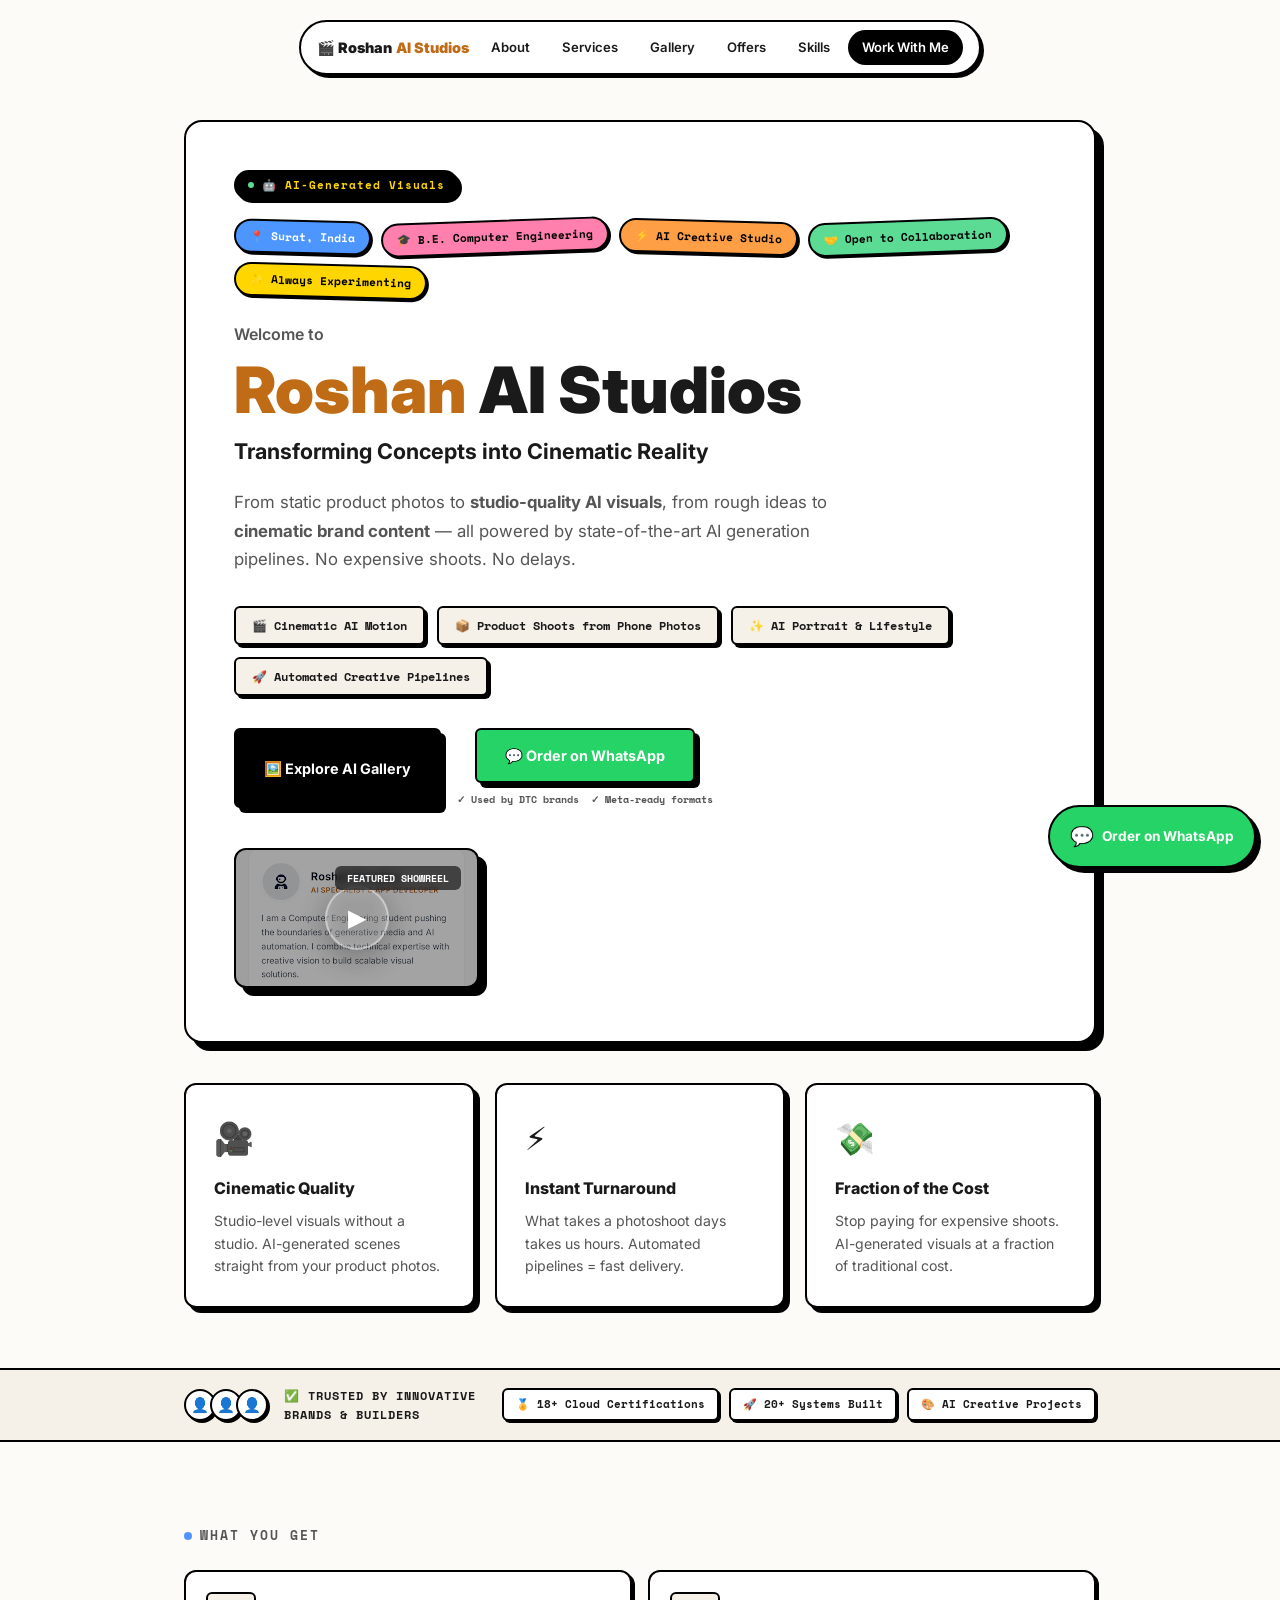
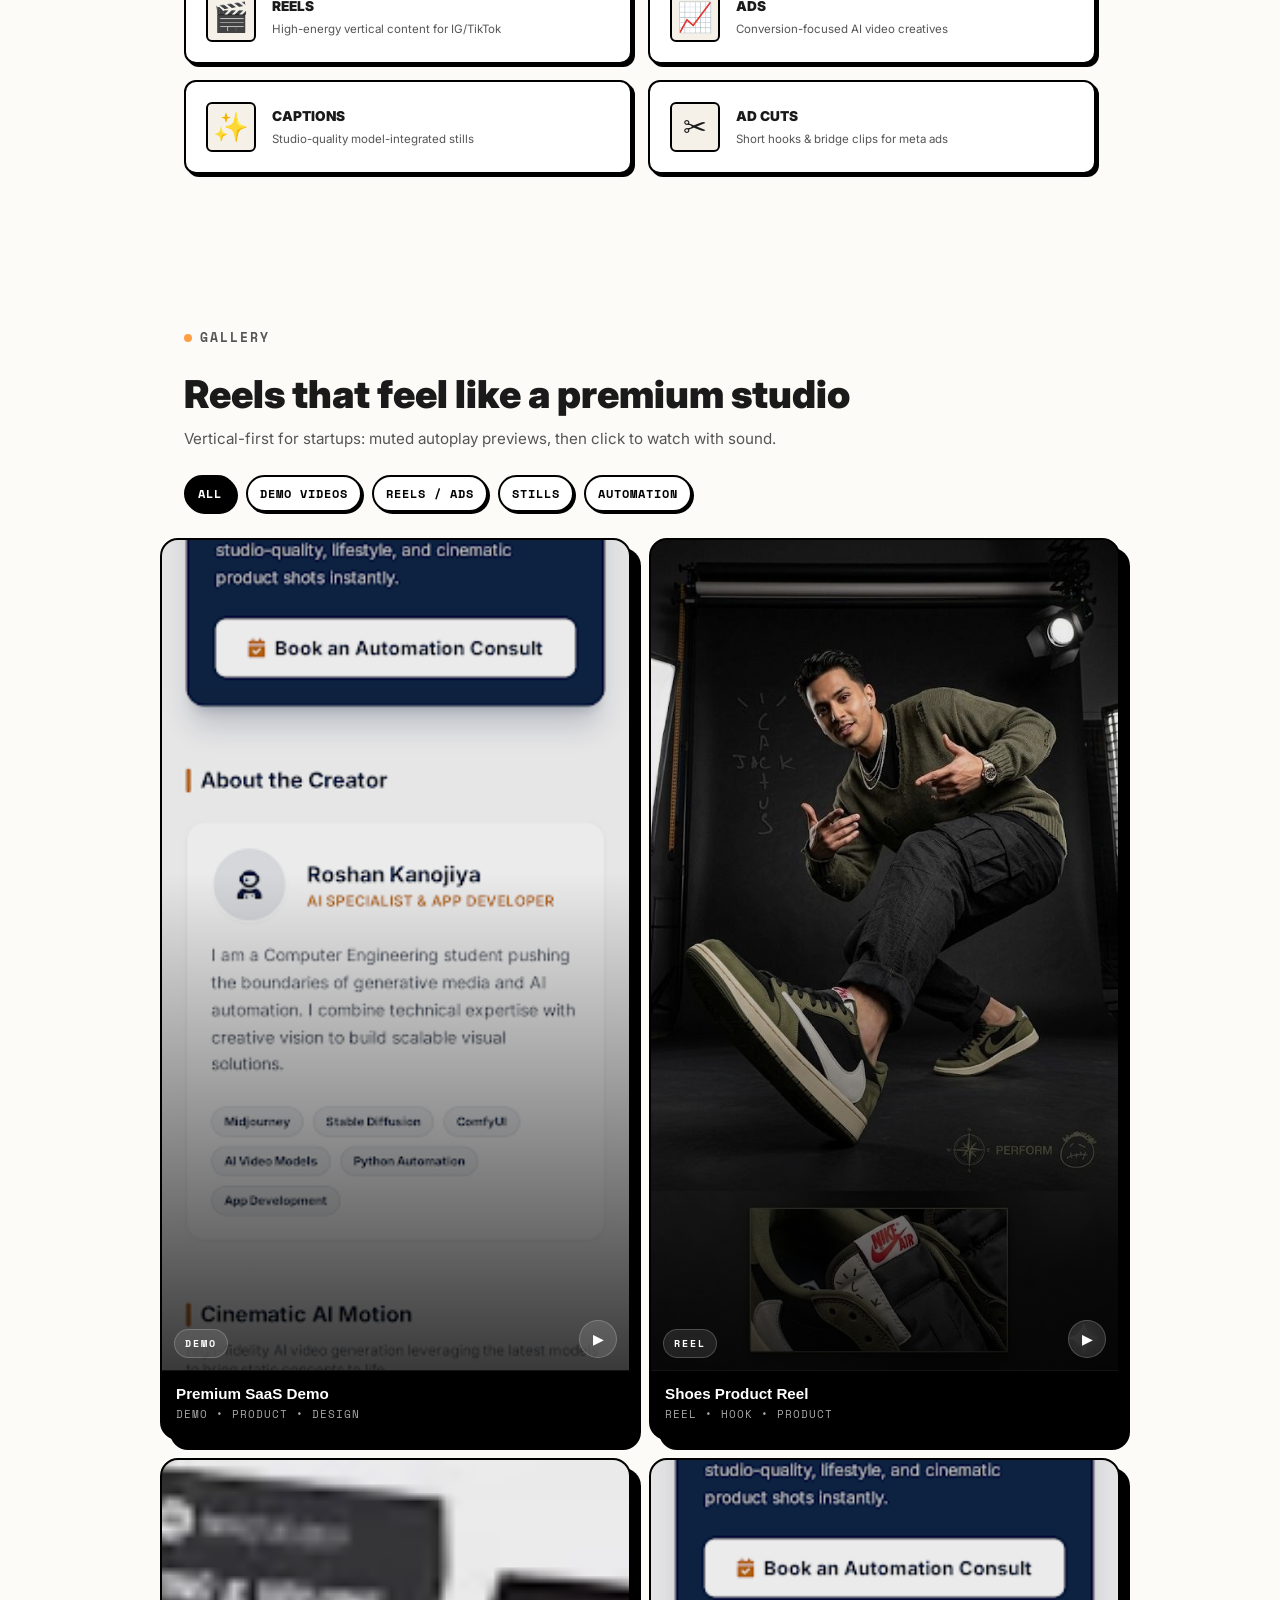
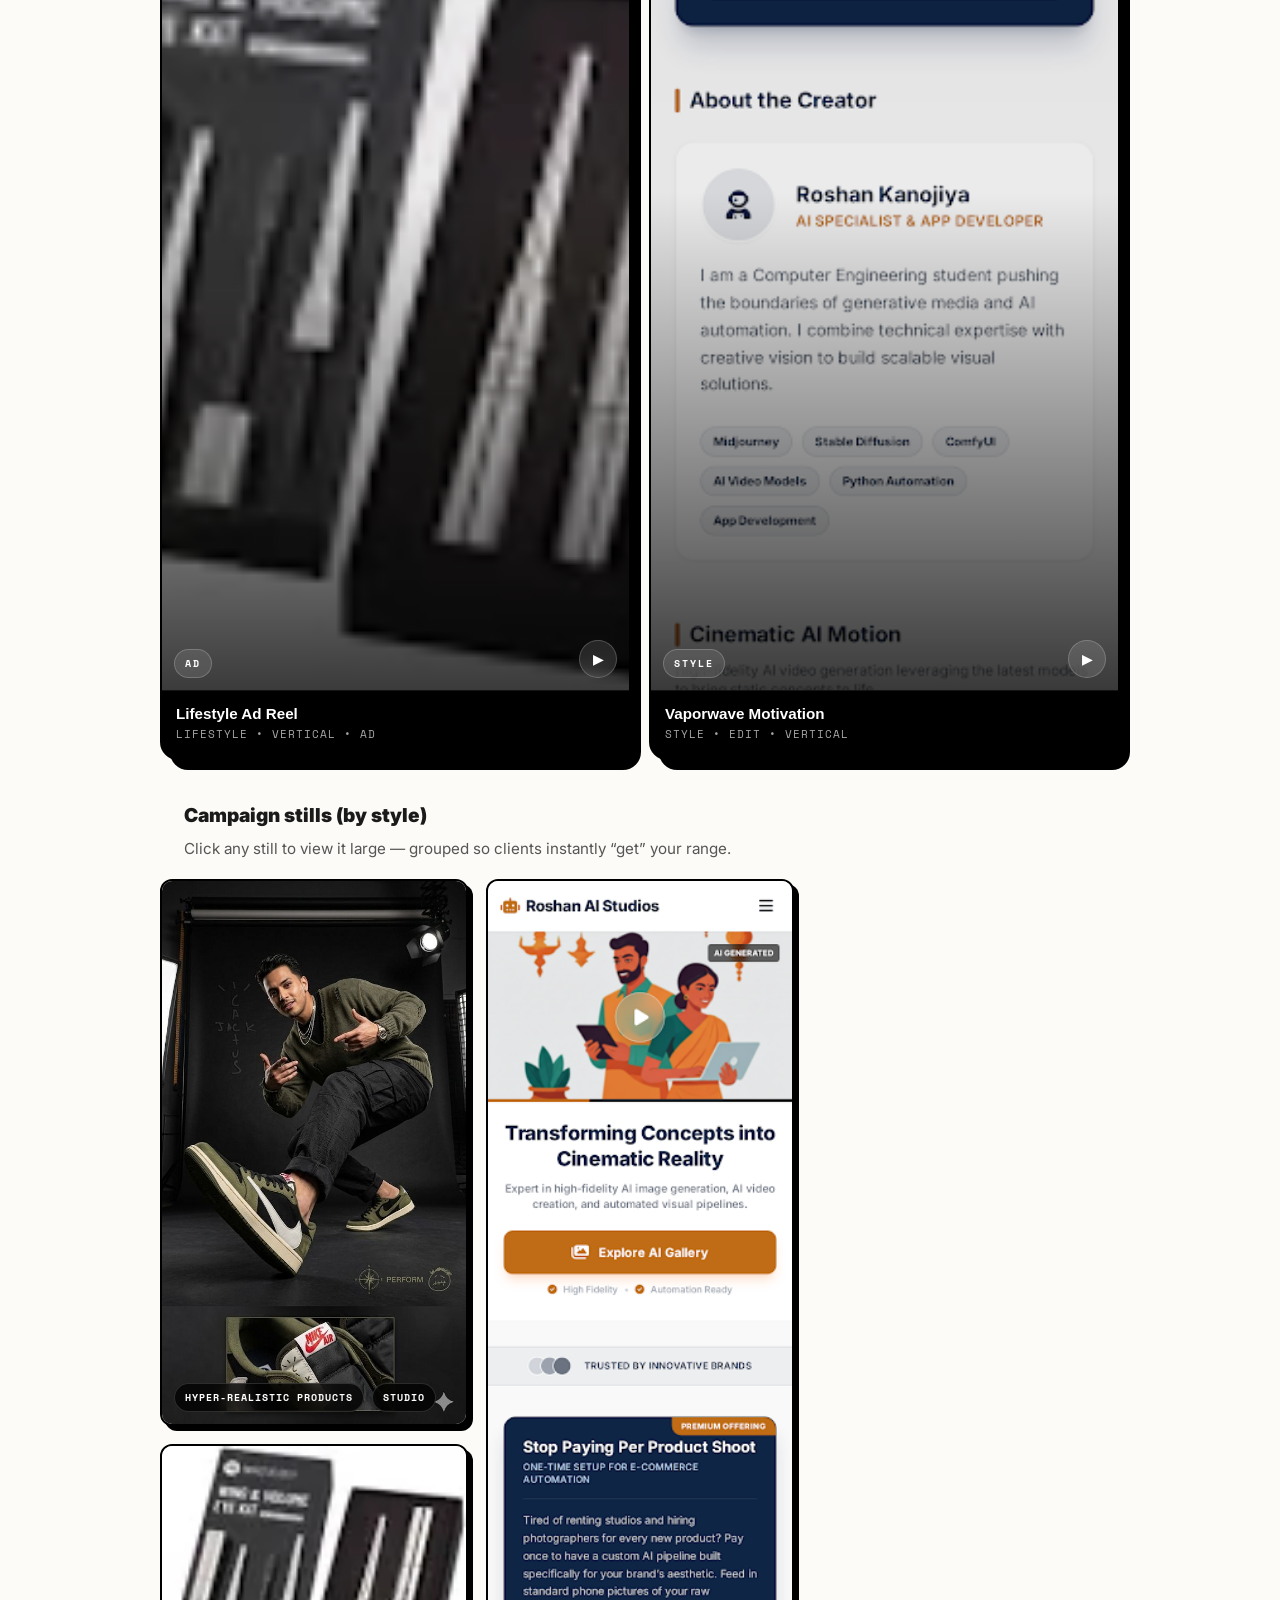
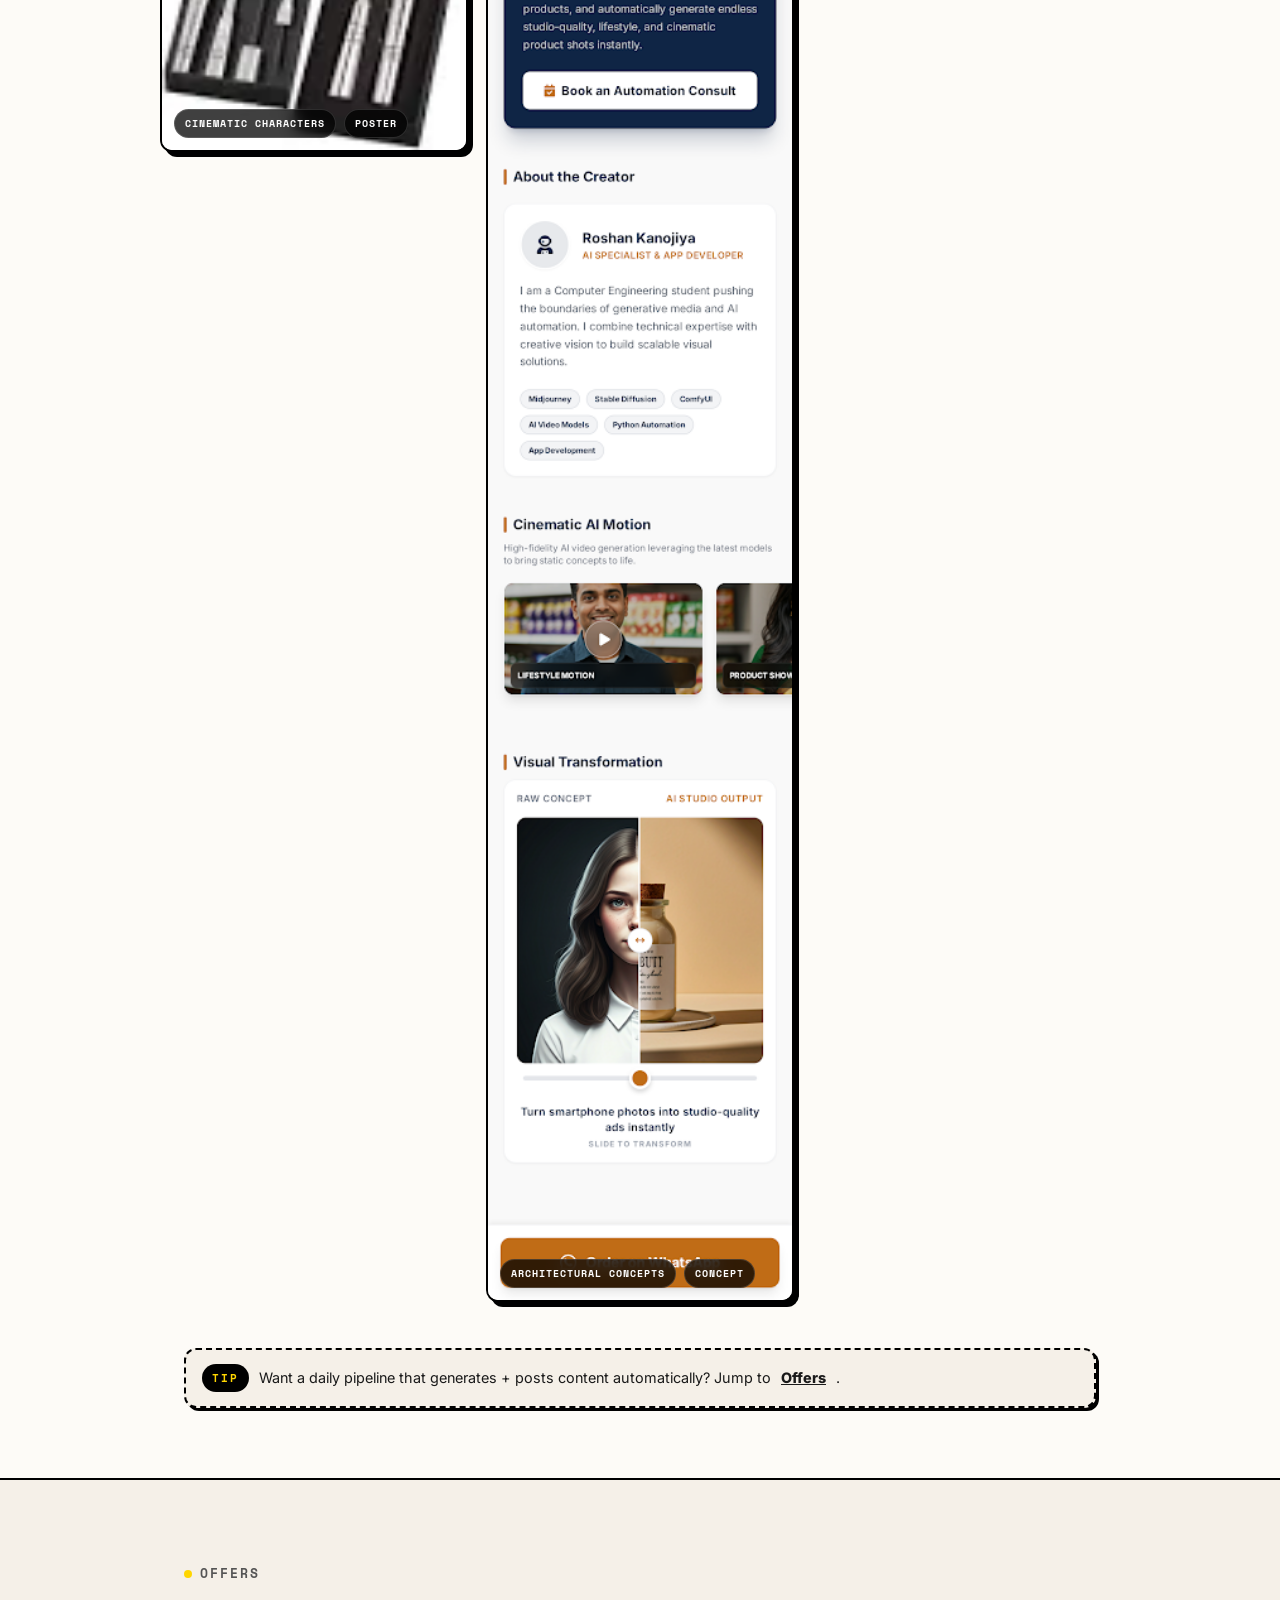
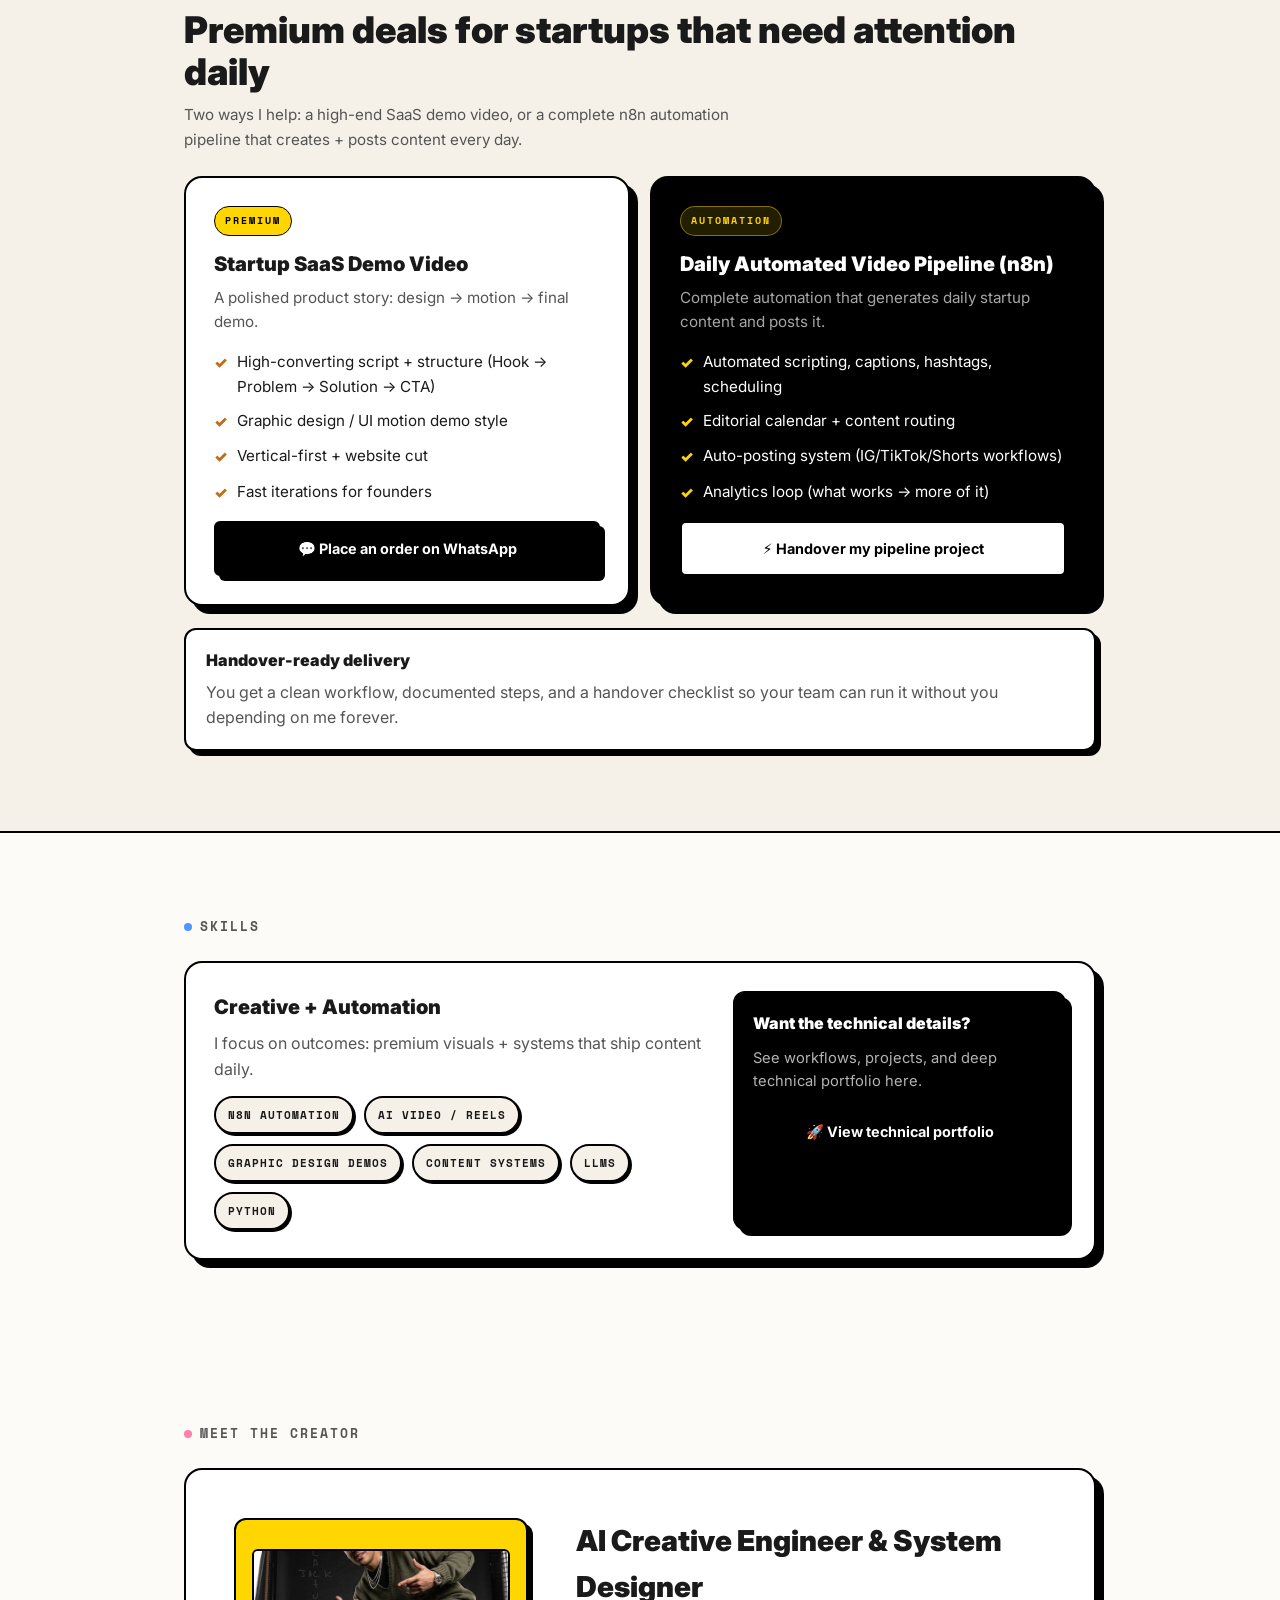
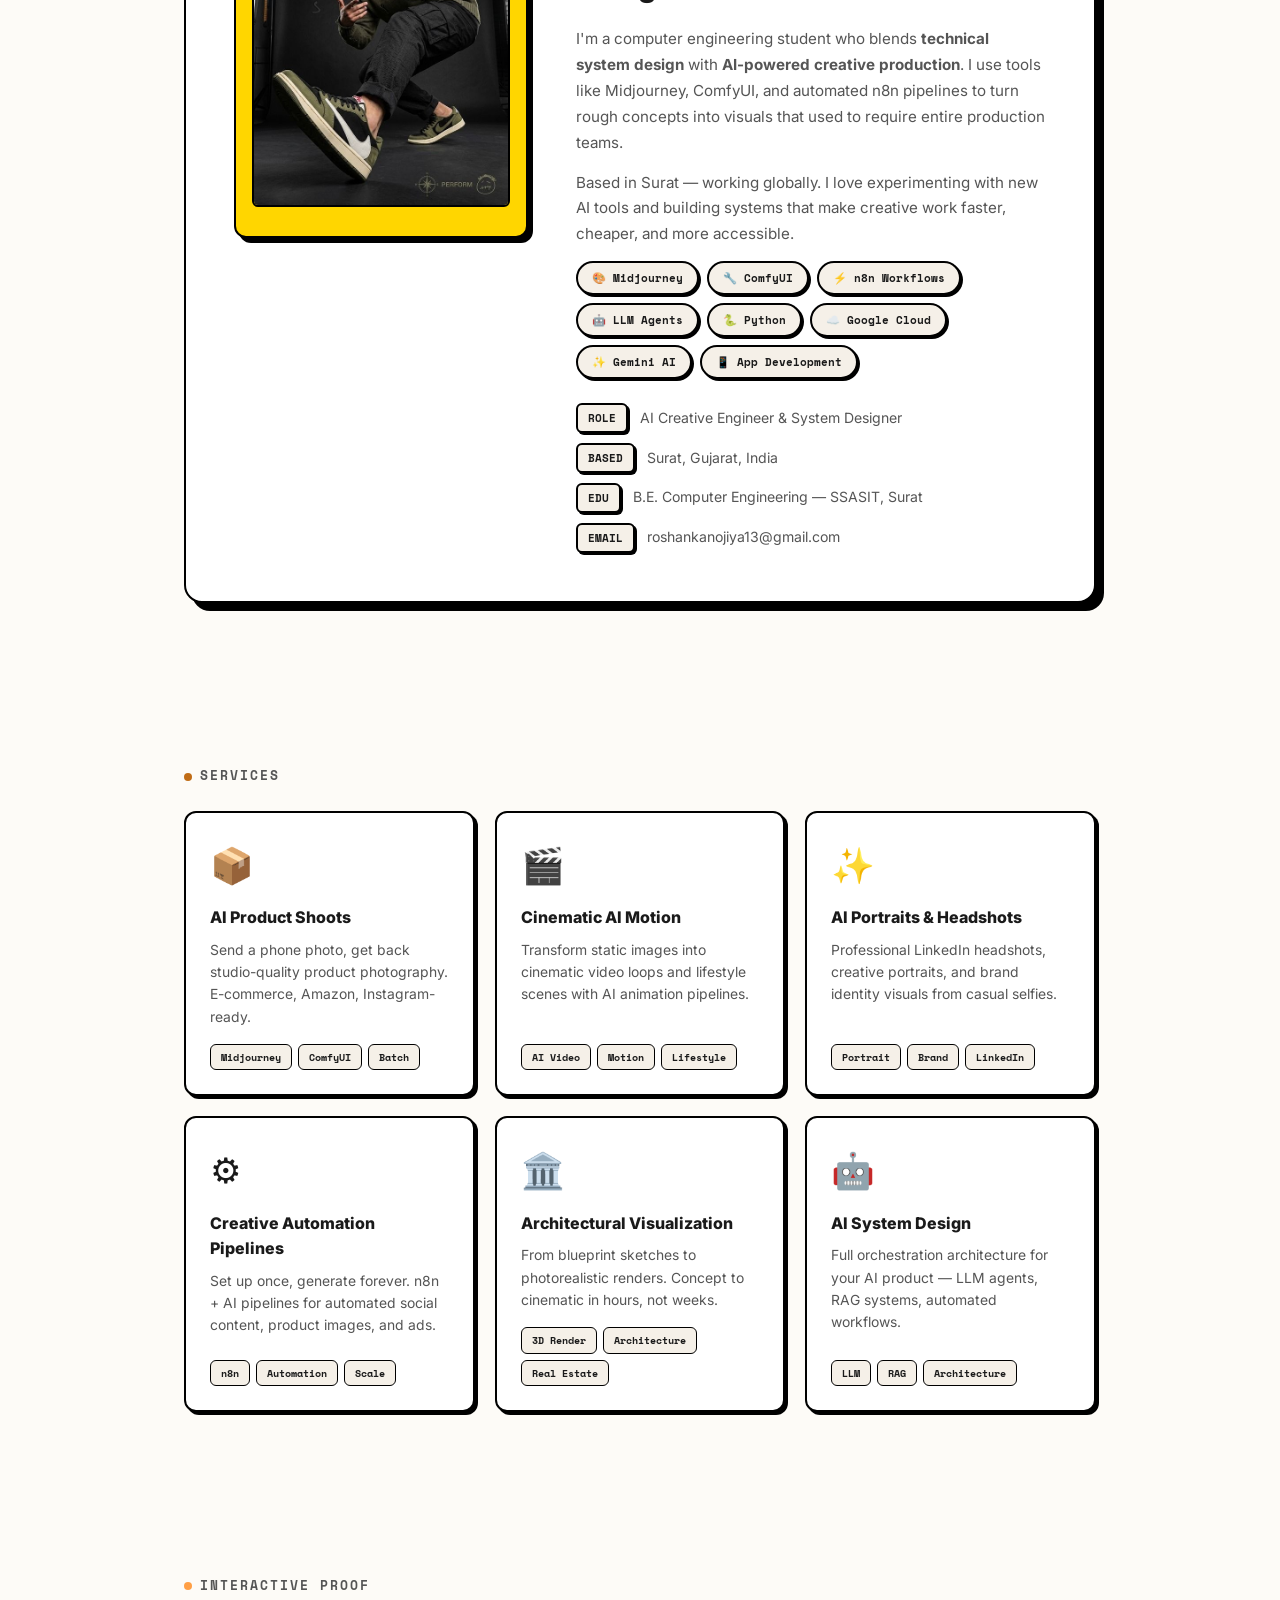
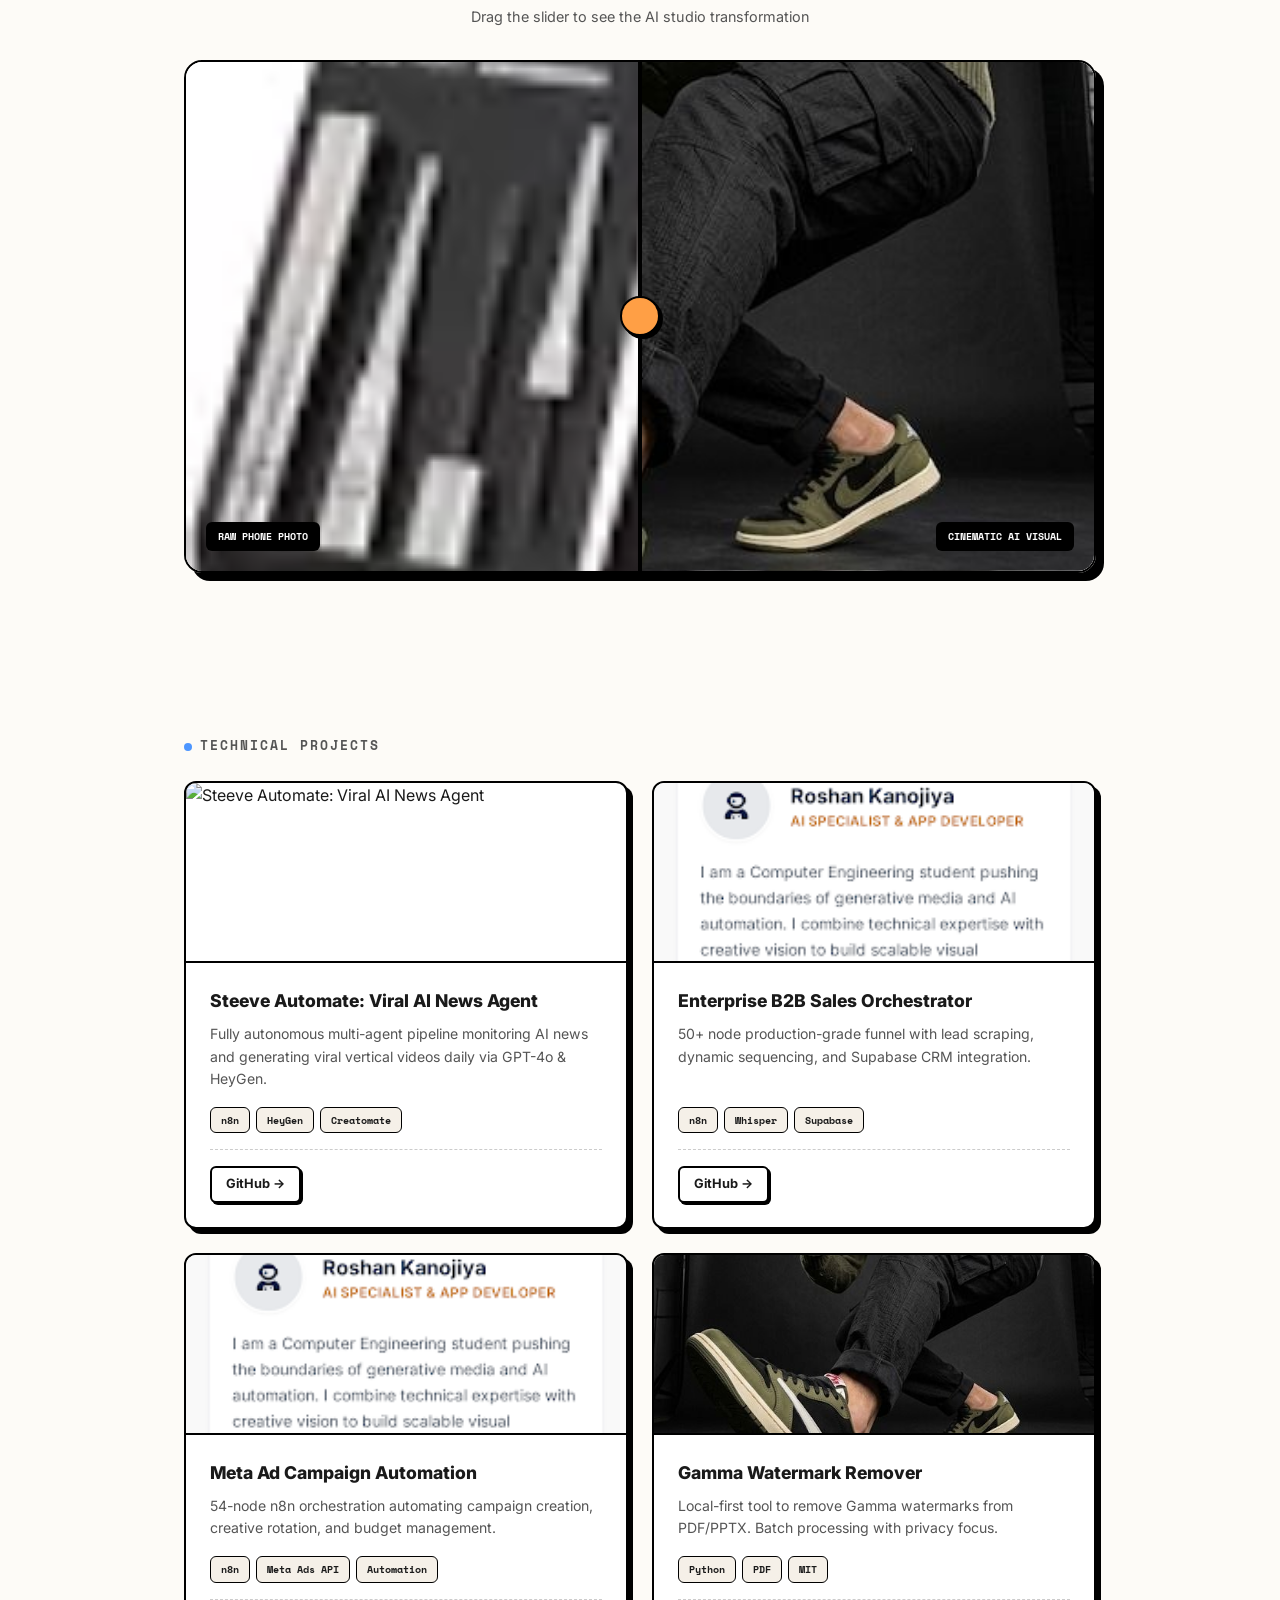
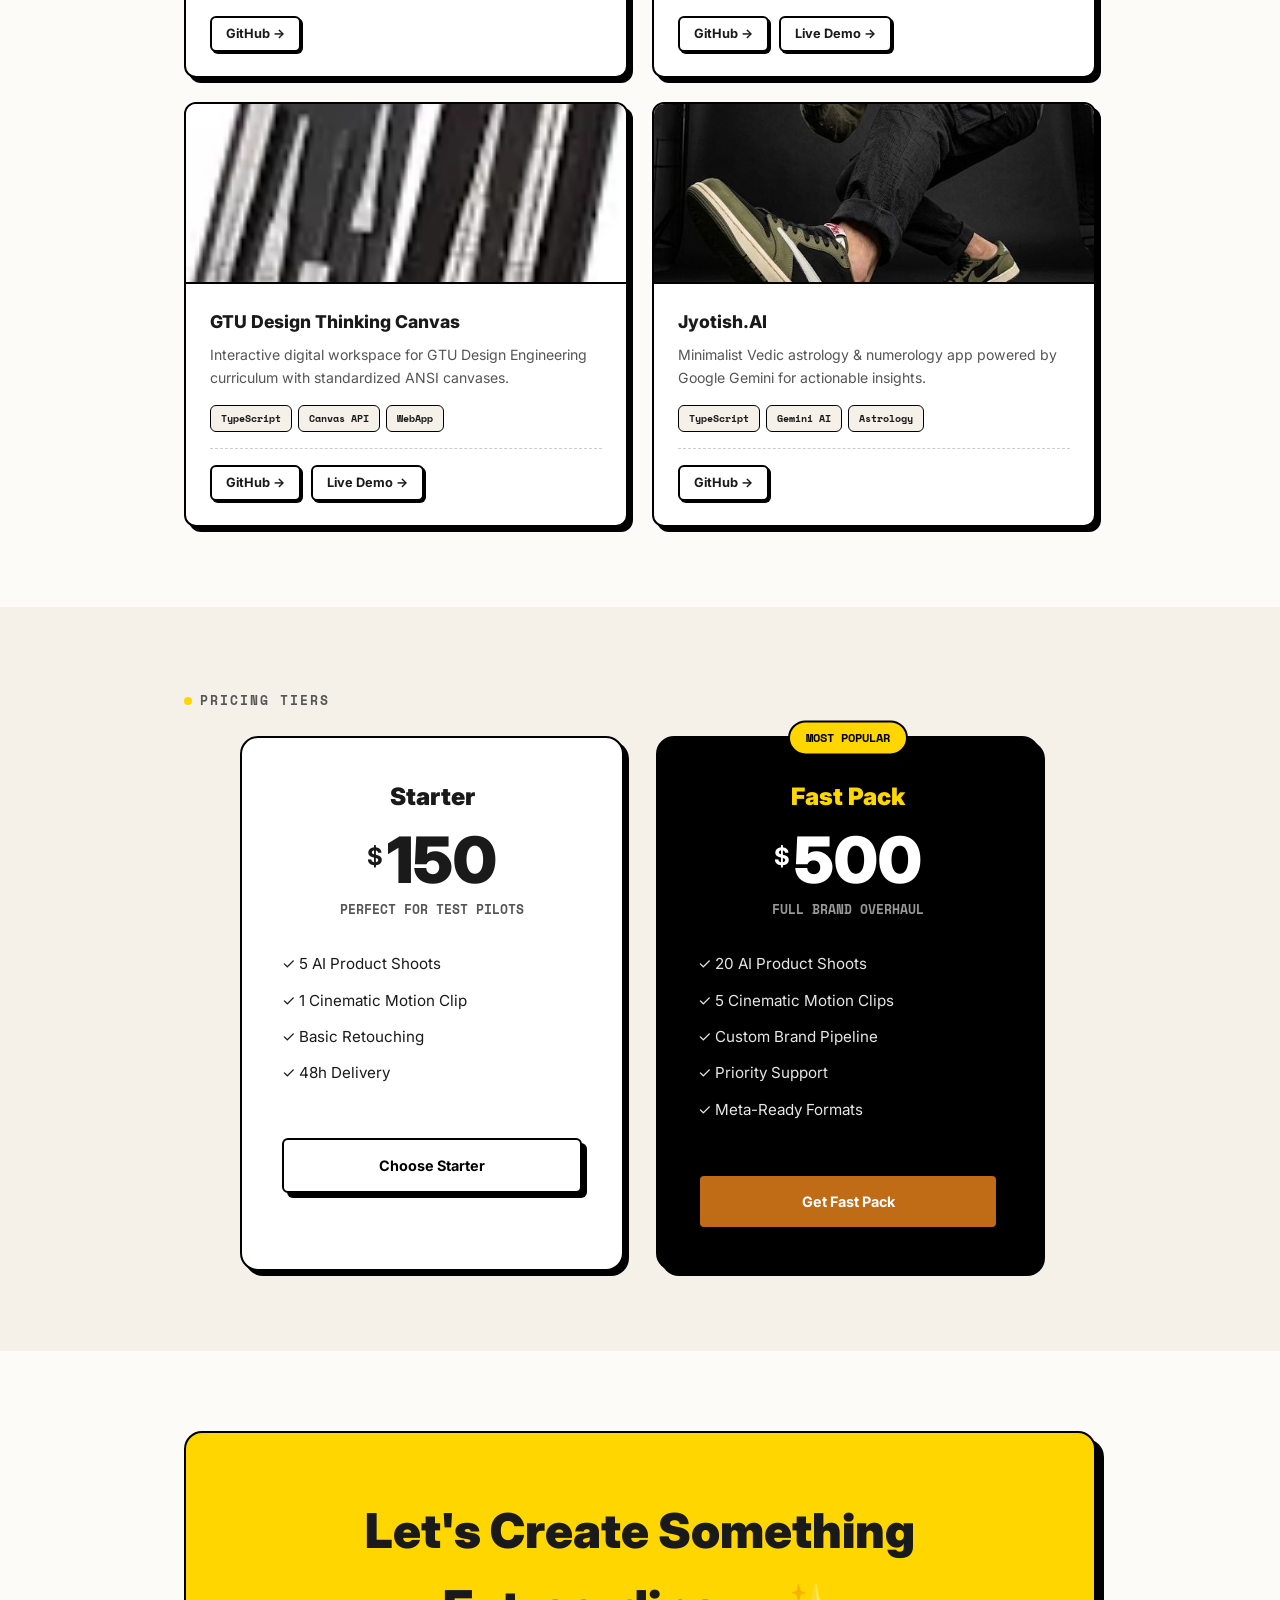
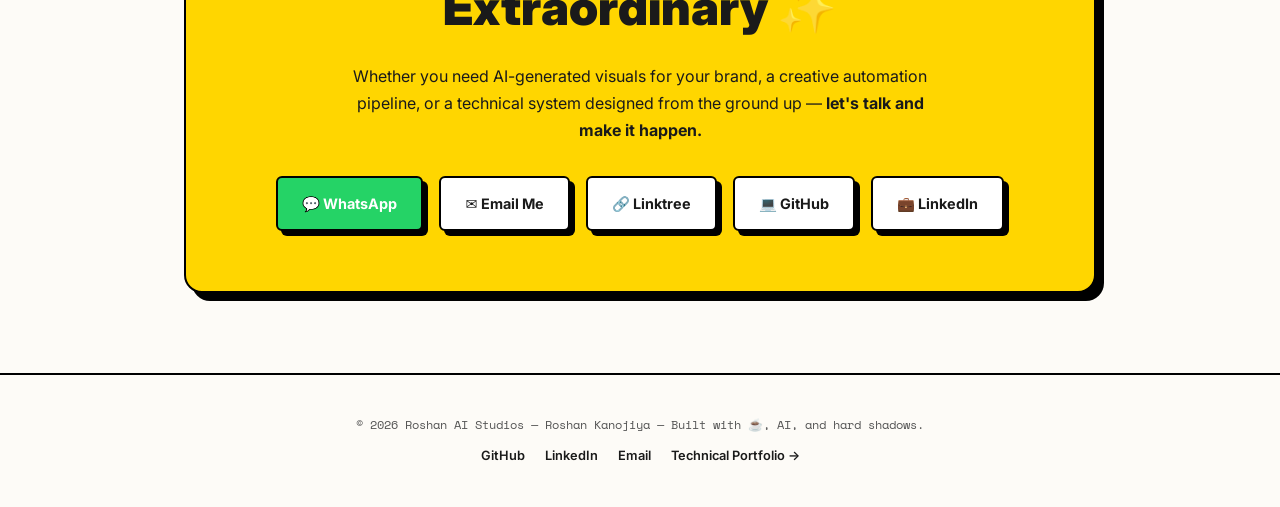
==== port 2/index.html @ 4f56f7b8 "feat(port2): media-first startup demo portfolio Add reels wall (muted autoplay previews), masonry st" ====
<!DOCTYPE html>
<html lang="en">

<head>
    <meta charset="UTF-8" />
    <meta name="viewport" content="width=device-width, initial-scale=1.0" />
    <title>Roshan AI Studios — Cinematic AI Visuals & Creative Automation</title>
    <meta name="description"
        content="Roshan AI Studios — Transforming concepts into cinematic AI-generated visuals. Product shoots, lifestyle motion, AI portraits, and creative automation." />
    <link rel="stylesheet" href="style.css" />
    <link rel="preconnect" href="https://fonts.googleapis.com" />
    <link
        href="https://fonts.googleapis.com/css2?family=Inter:wght@400;500;600;700;800;900&family=Space+Mono:wght@400;700&display=swap"
        rel="stylesheet" />
</head>

<body>

    <!-- ===== NAVIGATION ===== -->
    <nav class="navbar" id="navbar">
        <a href="#hero" class="nav-brand">🎬 Roshan<span>AI Studios</span></a>
        <button class="nav-toggle" id="navToggle" aria-label="Toggle menu">☰</button>
        <div class="nav-links" id="navLinks">
            <a href="#about">About</a>
            <a href="#services">Services</a>
            <a href="#showcase">Gallery</a>
            <a href="#offers">Offers</a>
            <a href="#skills">Skills</a>
            <a href="#contact" class="nav-cta">Work With Me</a>
        </div>
    </nav>

    <!-- ===== HERO ===== -->
    <section class="hero section" id="hero">
        <div class="container">
            <div class="hero-card reveal">

                <!-- AI badge -->
                <div class="hero-ai-badge">
                    <span class="badge-dot"></span>
                    🤖 AI-Generated Visuals
                </div>

                <!-- Stickers -->
                <div class="hero-stickers">
                    <span class="sticker sticker--blue">📍 Surat, India</span>
                    <span class="sticker sticker--pink">🎓 B.E. Computer Engineering</span>
                    <span class="sticker sticker--orange">⚡ AI Creative Studio</span>
                    <span class="sticker sticker--green">🤝 Open to Collaboration</span>
                    <span class="sticker sticker--yellow">✨ Always Experimenting</span>
                </div>

                <p class="hero-greeting">Welcome to</p>
                <h1 class="hero-name">
                    <span class="highlight">Roshan</span> AI Studios
                </h1>
                <p class="hero-title">Transforming Concepts into Cinematic Reality</p>
                <p class="hero-desc">
                    From static product photos to <strong>studio-quality AI visuals</strong>, from
                    rough ideas to <strong>cinematic brand content</strong> — all powered by state-of-the-art
                    AI generation pipelines. No expensive shoots. No delays.
                </p>

                <!-- Stats -->
                <div class="hero-stats">
                    <span class="stat-chip">🎬 Cinematic AI Motion</span>
                    <span class="stat-chip">📦 Product Shoots from Phone Photos</span>
                    <span class="stat-chip">✨ AI Portrait & Lifestyle</span>
                    <span class="stat-chip">🚀 Automated Creative Pipelines</span>
                </div>

                <!-- CTAs -->
                <div class="hero-ctas">
                    <a href="#showcase" class="btn btn-primary">🖼️ Explore AI Gallery</a>
                    <div class="btn-group-wa">
                        <a href="https://wa.me/91XXXXXXXXXX?text=Hi%20Roshan%2C%20I%27d%20like%20to%20discuss%20AI%20visuals"
                            target="_blank" class="btn btn-whatsapp">💬 Order on WhatsApp</a>
                        <div class="hero-cta-subs">
                            <span>✓ Used by DTC brands</span>
                            <span>✓ Meta-ready formats</span>
                        </div>
                    </div>
                </div>

                <!-- Cinematic Preview (New) -->
                <button class="hero-preview-card reveal js-open-modal" type="button" data-modal-kind="video"
                    data-src="watch-video.mp4" data-title="Featured Showreel" data-tags="SaaS Demo • Product Film">
                    <div class="preview-thumb">
                        <img src="screen.png" alt="Featured Showreel preview" />
                        <div class="play-overlay" aria-hidden="true">
                            <div class="play-btn">▶</div>
                        </div>
                        <div class="preview-badge">FEATURED SHOWREEL</div>
                    </div>
                </button>

            </div>

            <!-- Value Props -->
            <div class="value-props">
                <div class="value-card reveal">
                    <div class="icon">🎥</div>
                    <h3>Cinematic Quality</h3>
                    <p>Studio-level visuals without a studio. AI-generated scenes straight from your product photos.</p>
                </div>
                <div class="value-card reveal">
                    <div class="icon">⚡</div>
                    <h3>Instant Turnaround</h3>
                    <p>What takes a photoshoot days takes us hours. Automated pipelines = fast delivery.</p>
                </div>
                <div class="value-card reveal">
                    <div class="icon">💸</div>
                    <h3>Fraction of the Cost</h3>
                    <p>Stop paying for expensive shoots. AI-generated visuals at a fraction of traditional cost.</p>
                </div>
            </div>
        </div>
    </section>

    <!-- ===== TRUST STRIP ===== -->
    <div class="trust-strip">
        <div class="container">
            <div class="trust-strip-inner">
                <div class="trust-avatars">
                    <span class="trust-avatar">👤</span>
                    <span class="trust-avatar">👤</span>
                    <span class="trust-avatar">👤</span>
                </div>
                <span class="trust-label">✅ Trusted by Innovative Brands & Builders</span>
                <div class="trust-badges">
                    <span class="trust-chip">🏅 18+ Cloud Certifications</span>
                    <span class="trust-chip">🚀 20+ Systems Built</span>
                    <span class="trust-chip">🎨 AI Creative Projects</span>
                </div>
            </div>
        </div>
    </div>

    <!-- ===== DELIVERABLES SECTION ===== -->
    <section class="section deliverables-section">
        <div class="container">
            <span class="section-label"><span class="dot" style="background: var(--accent-blue)"></span> What You
                Get</span>
            <div class="deliverables-grid">
                <div class="deliverable-card reveal">
                    <div class="d-icon">🎬</div>
                    <div class="d-info">
                        <h4>REELS</h4>
                        <p>High-energy vertical content for IG/TikTok</p>
                    </div>
                </div>
                <div class="deliverable-card reveal">
                    <div class="d-icon">📈</div>
                    <div class="d-info">
                        <h4>ADS</h4>
                        <p>Conversion-focused AI video creatives</p>
                    </div>
                </div>
                <div class="deliverable-card reveal">
                    <div class="d-icon">✨</div>
                    <div class="d-info">
                        <h4>CAPTIONS</h4>
                        <p>Studio-quality model-integrated stills</p>
                    </div>
                </div>
                <div class="deliverable-card reveal">
                    <div class="d-icon">✂️</div>
                    <div class="d-info">
                        <h4>AD CUTS</h4>
                        <p>Short hooks & bridge clips for meta ads</p>
                    </div>
                </div>
            </div>
        </div>
    </section>

    <!-- ===== SHOWCASE (Videos + Stills) ===== -->
    <section class="section showcase-section" id="showcase">
        <div class="container">
            <span class="section-label"><span class="dot" style="background: var(--accent-orange)"></span> Gallery</span>
            <h2 class="showcase-title">Reels that feel like a premium studio</h2>
            <p class="section-subtitle">
                Vertical-first for startups: muted autoplay previews, then click to watch with sound.
            </p>

            <div class="showcase-tabs" role="tablist" aria-label="Gallery filters">
                <button class="tab-btn is-active" type="button" data-filter="all">All</button>
                <button class="tab-btn" type="button" data-filter="demo">Demo videos</button>
                <button class="tab-btn" type="button" data-filter="ads">Reels / Ads</button>
                <button class="tab-btn" type="button" data-filter="stills">Stills</button>
                <button class="tab-btn" type="button" data-filter="automation">Automation</button>
            </div>
        </div>

        <!-- Reels wall -->
        <div class="reels-wall" aria-label="Video reels wall">
            <button class="reel-card reveal js-open-modal" type="button" data-filter-item="demo"
                data-modal-kind="video" data-src="watch-video.mp4" data-title="SaaS Demo • Product Walkthrough"
                data-tags="Demo • Motion • Branding">
                <div class="reel-media">
                    <video class="reel-video" muted playsinline loop preload="metadata" poster="screen.png"
                        data-preview="true">
                        <source src="watch-video.mp4" type="video/mp4" />
                    </video>
                    <div class="reel-overlay" aria-hidden="true">
                        <span class="reel-chip">DEMO</span>
                        <span class="reel-play">▶</span>
                    </div>
                </div>
                <div class="reel-meta">
                    <div class="reel-name">Premium SaaS Demo</div>
                    <div class="reel-tags">Demo • Product • Design</div>
                </div>
            </button>

            <button class="reel-card reveal js-open-modal" type="button" data-filter-item="ads"
                data-modal-kind="video" data-src="shoes-video.mp4" data-title="Product Reel • Shoes" data-tags="Reel • Product • Hook">
                <div class="reel-media">
                    <video class="reel-video" muted playsinline loop preload="metadata" poster="studio-image.jpg"
                        data-preview="true">
                        <source src="shoes-video.mp4" type="video/mp4" />
                    </video>
                    <div class="reel-overlay" aria-hidden="true">
                        <span class="reel-chip">REEL</span>
                        <span class="reel-play">▶</span>
                    </div>
                </div>
                <div class="reel-meta">
                    <div class="reel-name">Shoes Product Reel</div>
                    <div class="reel-tags">Reel • Hook • Product</div>
                </div>
            </button>

            <button class="reel-card reveal js-open-modal" type="button" data-filter-item="ads"
                data-modal-kind="video" data-src="women-video.mp4" data-title="Lifestyle Reel" data-tags="Lifestyle • Vertical • Ad">
                <div class="reel-media">
                    <video class="reel-video" muted playsinline loop preload="metadata" poster="shopping (2) - Copy.webp"
                        data-preview="true">
                        <source src="women-video.mp4" type="video/mp4" />
                    </video>
                    <div class="reel-overlay" aria-hidden="true">
                        <span class="reel-chip">AD</span>
                        <span class="reel-play">▶</span>
                    </div>
                </div>
                <div class="reel-meta">
                    <div class="reel-name">Lifestyle Ad Reel</div>
                    <div class="reel-tags">Lifestyle • Vertical • Ad</div>
                </div>
            </button>

            <button class="reel-card reveal js-open-modal" type="button" data-filter-item="ads"
                data-modal-kind="video" data-src="vaporwave-motivation.mp4" data-title="Vaporwave Motivation"
                data-tags="Style • Edit • Vertical">
                <div class="reel-media">
                    <video class="reel-video" muted playsinline loop preload="metadata" poster="screen.png"
                        data-preview="true">
                        <source src="vaporwave-motivation.mp4" type="video/mp4" />
                    </video>
                    <div class="reel-overlay" aria-hidden="true">
                        <span class="reel-chip">STYLE</span>
                        <span class="reel-play">▶</span>
                    </div>
                </div>
                <div class="reel-meta">
                    <div class="reel-name">Vaporwave Motivation</div>
                    <div class="reel-tags">Style • Edit • Vertical</div>
                </div>
            </button>
        </div>

        <!-- Stills masonry -->
        <div class="container">
            <div class="stills-header">
                <h3 class="stills-title">Campaign stills (by style)</h3>
                <p class="stills-sub">Click any still to view it large — grouped so clients instantly “get” your range.</p>
            </div>
        </div>

        <div class="masonry" aria-label="Image masonry">
            <button class="masonry-item reveal js-open-modal" type="button" data-filter-item="stills"
                data-style="Hyper_Realistic_Products" data-modal-kind="image" data-src="studio-image.jpg"
                data-title="Hyper-Realistic Product Still" data-tags="Product • Studio • High detail">
                <img src="studio-image.jpg" alt="Hyper-realistic product still" loading="lazy" />
                <div class="masonry-caption">
                    <span class="cap-style">Hyper-Realistic Products</span>
                    <span class="cap-tag">Studio</span>
                </div>
            </button>

            <button class="masonry-item reveal js-open-modal" type="button" data-filter-item="stills"
                data-style="Cinematic_Characters" data-modal-kind="image" data-src="shopping (2) - Copy.webp"
                data-title="Cinematic Character Still" data-tags="Character • Cinematic • Poster">
                <img src="shopping (2) - Copy.webp" alt="Cinematic character still" loading="lazy" />
                <div class="masonry-caption">
                    <span class="cap-style">Cinematic Characters</span>
                    <span class="cap-tag">Poster</span>
                </div>
            </button>

            <button class="masonry-item reveal js-open-modal" type="button" data-filter-item="stills"
                data-style="Architectural_Concepts" data-modal-kind="image" data-src="screen.png"
                data-title="Architectural Concept" data-tags="Architecture • Concept • Mood">
                <img src="screen.png" alt="Architectural concept still" loading="lazy" />
                <div class="masonry-caption">
                    <span class="cap-style">Architectural Concepts</span>
                    <span class="cap-tag">Concept</span>
                </div>
            </button>
        </div>

        <div class="container">
            <div class="gallery-note">
                <span class="note-pill">Tip</span>
                Want a daily pipeline that generates + posts content automatically? Jump to <a href="#offers">Offers</a>.
            </div>
        </div>
    </section>

    <!-- ===== OFFERS (Startups) ===== -->
    <section class="section offers-section" id="offers">
        <div class="container">
            <span class="section-label"><span class="dot" style="background: var(--accent-yellow)"></span> Offers</span>
            <h2 class="offers-title">Premium deals for startups that need attention daily</h2>
            <p class="section-subtitle">
                Two ways I help: a high-end SaaS demo video, or a complete n8n automation pipeline that creates + posts
                content every day.
            </p>

            <div class="offers-grid">
                <div class="offer-card reveal">
                    <div class="offer-top">
                        <div class="offer-badge">PREMIUM</div>
                        <h3>Startup SaaS Demo Video</h3>
                        <p class="offer-sub">A polished product story: design → motion → final demo.</p>
                    </div>
                    <ul class="offer-list">
                        <li>High-converting script + structure (Hook → Problem → Solution → CTA)</li>
                        <li>Graphic design / UI motion demo style</li>
                        <li>Vertical-first + website cut</li>
                        <li>Fast iterations for founders</li>
                    </ul>
                    <a class="btn btn-primary w-full" target="_blank"
                        href="https://wa.me/91XXXXXXXXXX?text=Hi%20Roshan%2C%20I%20want%20a%20premium%20SaaS%20demo%20video%20for%20my%20startup.%20Here%20is%20my%20product%3A%20">
                        💬 Place an order on WhatsApp
                    </a>
                </div>

                <div class="offer-card offer-card--dark reveal">
                    <div class="offer-top">
                        <div class="offer-badge offer-badge--dark">AUTOMATION</div>
                        <h3>Daily Automated Video Pipeline (n8n)</h3>
                        <p class="offer-sub">Complete automation that generates daily startup content and posts it.</p>
                    </div>
                    <ul class="offer-list">
                        <li>Automated scripting, captions, hashtags, scheduling</li>
                        <li>Editorial calendar + content routing</li>
                        <li>Auto-posting system (IG/TikTok/Shorts workflows)</li>
                        <li>Analytics loop (what works → more of it)</li>
                    </ul>
                    <a class="btn btn-secondary w-full" target="_blank"
                        href="https://wa.me/91XXXXXXXXXX?text=Hi%20Roshan%2C%20I%20want%20a%20daily%20automated%20content%20pipeline%20in%20n8n%20for%20my%20startup.%20We%20post%20on%3A%20">
                        ⚡ Handover my pipeline project
                    </a>
                </div>
            </div>

            <div class="offers-note reveal">
                <div class="offers-note-title">Handover-ready delivery</div>
                <p class="offers-note-body">
                    You get a clean workflow, documented steps, and a handover checklist so your team can run it without
                    you depending on me forever.
                </p>
            </div>
        </div>
    </section>

    <!-- ===== SKILLS (Compact) ===== -->
    <section class="section skills-section" id="skills">
        <div class="container">
            <span class="section-label"><span class="dot" style="background: var(--accent-blue)"></span> Skills</span>
            <div class="skills-card reveal">
                <div class="skills-left">
                    <h3>Creative + Automation</h3>
                    <p class="skills-sub">
                        I focus on outcomes: premium visuals + systems that ship content daily.
                    </p>
                    <div class="skills-chips">
                        <span class="skill-chip">n8n Automation</span>
                        <span class="skill-chip">AI Video / Reels</span>
                        <span class="skill-chip">Graphic Design Demos</span>
                        <span class="skill-chip">Content Systems</span>
                        <span class="skill-chip">LLMs</span>
                        <span class="skill-chip">Python</span>
                    </div>
                </div>
                <div class="skills-right">
                    <div class="skills-box">
                        <div class="skills-box-title">Want the technical details?</div>
                        <p class="skills-box-body">See workflows, projects, and deep technical portfolio here.</p>
                        <a class="btn btn-primary w-full" target="_blank"
                            href="https://roshan30-git.github.io/ROSHAN-portfolio/">
                            🚀 View technical portfolio
                        </a>
                    </div>
                </div>
            </div>
        </div>
    </section>

    <!-- ===== ABOUT / MEET THE CREATOR ===== -->
    <section class="section" id="about">
        <div class="container">
            <span class="section-label"><span class="dot"></span> Meet The Creator</span>
            <div class="about-card reveal">
                <div class="about-photo-wrapper">
                    <div class="photo-placeholder">
                        <img src="studio-image.jpg" alt="Roshan Kanojiya" />
                    </div>
                </div>
                <div class="about-content">
                    <h2>AI Creative Engineer & System Designer</h2>
                    <p>
                        I'm a computer engineering student who blends <strong>technical system design</strong> with
                        <strong>AI-powered creative production</strong>. I use tools like Midjourney, ComfyUI, and
                        automated n8n pipelines to turn rough concepts into visuals that used to require entire
                        production teams.
                    </p>
                    <p>
                        Based in Surat — working globally. I love experimenting with new AI tools and building systems
                        that make creative work faster, cheaper, and more accessible.
                    </p>

                    <!-- Tool tags -->
                    <div class="about-tool-tags">
                        <span class="tool-tag">🎨 Midjourney</span>
                        <span class="tool-tag">🔧 ComfyUI</span>
                        <span class="tool-tag">⚡ n8n Workflows</span>
                        <span class="tool-tag">🤖 LLM Agents</span>
                        <span class="tool-tag">🐍 Python</span>
                        <span class="tool-tag">☁️ Google Cloud</span>
                        <span class="tool-tag">✨ Gemini AI</span>
                        <span class="tool-tag">📱 App Development</span>
                    </div>

                    <div class="about-details">
                        <div class="detail-row">
                            <span class="label">ROLE</span>
                            <span class="value">AI Creative Engineer & System Designer</span>
                        </div>
                        <div class="detail-row">
                            <span class="label">BASED</span>
                            <span class="value">Surat, Gujarat, India</span>
                        </div>
                        <div class="detail-row">
                            <span class="label">EDU</span>
                            <span class="value">B.E. Computer Engineering — SSASIT, Surat</span>
                        </div>
                        <div class="detail-row">
                            <span class="label">EMAIL</span>
                            <span class="value"><a
                                    href="mailto:roshankanojiya13@gmail.com">roshankanojiya13@gmail.com</a></span>
                        </div>
                    </div>
                </div>
            </div>
        </div>
    </section>

    <!-- ===== SERVICES ===== -->
    <section class="section" id="services">
        <div class="container">
            <span class="section-label"><span class="dot" style="background: var(--accent-saffron)"></span>
                Services</span>
            <div class="services-grid">

                <div class="service-card reveal">
                    <div class="service-icon">📦</div>
                    <h3>AI Product Shoots</h3>
                    <p>Send a phone photo, get back studio-quality product photography. E-commerce, Amazon,
                        Instagram-ready.</p>
                    <div class="service-tags">
                        <span class="tag">Midjourney</span>
                        <span class="tag">ComfyUI</span>
                        <span class="tag">Batch</span>
                    </div>
                </div>

                <div class="service-card reveal">
                    <div class="service-icon">🎬</div>
                    <h3>Cinematic AI Motion</h3>
                    <p>Transform static images into cinematic video loops and lifestyle scenes with AI animation
                        pipelines.</p>
                    <div class="service-tags">
                        <span class="tag">AI Video</span>
                        <span class="tag">Motion</span>
                        <span class="tag">Lifestyle</span>
                    </div>
                </div>

                <div class="service-card reveal">
                    <div class="service-icon">✨</div>
                    <h3>AI Portraits & Headshots</h3>
                    <p>Professional LinkedIn headshots, creative portraits, and brand identity visuals from casual
                        selfies.</p>
                    <div class="service-tags">
                        <span class="tag">Portrait</span>
                        <span class="tag">Brand</span>
                        <span class="tag">LinkedIn</span>
                    </div>
                </div>

                <div class="service-card reveal">
                    <div class="service-icon">⚙️</div>
                    <h3>Creative Automation Pipelines</h3>
                    <p>Set up once, generate forever. n8n + AI pipelines for automated social content, product images,
                        and ads.</p>
                    <div class="service-tags">
                        <span class="tag">n8n</span>
                        <span class="tag">Automation</span>
                        <span class="tag">Scale</span>
                    </div>
                </div>

                <div class="service-card reveal">
                    <div class="service-icon">🏛️</div>
                    <h3>Architectural Visualization</h3>
                    <p>From blueprint sketches to photorealistic renders. Concept to cinematic in hours, not weeks.</p>
                    <div class="service-tags">
                        <span class="tag">3D Render</span>
                        <span class="tag">Architecture</span>
                        <span class="tag">Real Estate</span>
                    </div>
                </div>

                <div class="service-card reveal">
                    <div class="service-icon">🤖</div>
                    <h3>AI System Design</h3>
                    <p>Full orchestration architecture for your AI product — LLM agents, RAG systems, automated
                        workflows.</p>
                    <div class="service-tags">
                        <span class="tag">LLM</span>
                        <span class="tag">RAG</span>
                        <span class="tag">Architecture</span>
                    </div>
                </div>

            </div>
        </div>
    </section>

    <!-- ===== INTERACTIVE BEFORE/AFTER SLIDER ===== -->
    <section class="section slider-section">
        <div class="container">
            <span class="section-label"><span class="dot" style="background: var(--accent-orange)"></span> Interactive
                Proof</span>
            <p class="slider-subtitle">Drag the slider to see the AI studio transformation</p>
            <div class="slider-container reveal" id="beforeAfterSlider">
                <div class="slider-image before-image">
                    <img src="shopping (2) - Copy.webp" alt="Before: raw input">
                    <span class="slider-label slider-label--before">RAW PHONE PHOTO</span>
                </div>
                <div class="slider-image after-image">
                    <img src="studio-image.jpg" alt="After: cinematic output">
                    <span class="slider-label slider-label--after">CINEMATIC AI VISUAL</span>
                </div>
                <div class="slider-handle">
                    <div class="handle-line"></div>
                    <div class="handle-circle">
                        <i class="fa-solid fa-arrows-left-right"></i>
                    </div>
                </div>
            </div>
        </div>
    </section>

    <!-- ===== PROJECTS ===== -->
    <section class="section" id="projects">
        <div class="container">
            <span class="section-label"><span class="dot" style="background: var(--accent-blue)"></span> Technical
                Projects</span>
            <div class="projects-grid">

                <div class="project-card reveal">
                    <div class="project-thumb">
                        <img src="steeve_automate.png" alt="Steeve Automate: Viral AI News Agent" />
                    </div>
                    <div class="project-info">
                        <h3>Steeve Automate: Viral AI News Agent</h3>
                        <p>Fully autonomous multi-agent pipeline monitoring AI news and generating viral vertical videos daily via GPT-4o & HeyGen.</p>
                        <div class="project-tags">
                            <span class="tag">n8n</span><span class="tag">HeyGen</span><span
                                class="tag">Creatomate</span>
                        </div>
                        <div class="project-links">
                            <a href="https://github.com/roshan30-git/ROSHAN-portfolio/tree/main/kachua-workflows"
                                target="_blank">GitHub →</a>
                        </div>
                    </div>
                </div>

                <div class="project-card reveal">
                    <div class="project-thumb">
                        <img src="screen.png" alt="Enterprise B2B Orchestrator" />
                    </div>
                    <div class="project-info">
                        <h3>Enterprise B2B Sales Orchestrator</h3>
                        <p>50+ node production-grade funnel with lead scraping, dynamic sequencing, and Supabase CRM integration.</p>
                        <div class="project-tags">
                            <span class="tag">n8n</span><span class="tag">Whisper</span><span
                                class="tag">Supabase</span>
                        </div>
                        <div class="project-links">
                            <a href="https://github.com/roshan30-git/ROSHAN-portfolio/tree/main/kachua-workflows"
                                target="_blank">GitHub →</a>
                        </div>
                    </div>
                </div>

                <div class="project-card reveal">
                    <div class="project-thumb">
                        <img src="screen.png" alt="Meta Ad Automation" />
                    </div>
                    <div class="project-info">
                        <h3>Meta Ad Campaign Automation</h3>
                        <p>54-node n8n orchestration automating campaign creation, creative rotation, and budget
                            management.</p>
                        <div class="project-tags">
                            <span class="tag">n8n</span><span class="tag">Meta Ads API</span><span
                                class="tag">Automation</span>
                        </div>
                        <div class="project-links">
                            <a href="https://github.com/roshan30-git/ROSHAN-portfolio/tree/main/n8n%20workflows"
                                target="_blank">GitHub →</a>
                        </div>
                    </div>
                </div>

                <div class="project-card reveal">
                    <div class="project-thumb">
                        <img src="studio-image.jpg" alt="Gamma Watermark Remover" />
                    </div>
                    <div class="project-info">
                        <h3>Gamma Watermark Remover</h3>
                        <p>Local-first tool to remove Gamma watermarks from PDF/PPTX. Batch processing with privacy
                            focus.</p>
                        <div class="project-tags">
                            <span class="tag">Python</span><span class="tag">PDF</span><span class="tag">MIT</span>
                        </div>
                        <div class="project-links">
                            <a href="https://github.com/roshan30-git/Gamma-Studio-Watermark-Remover"
                                target="_blank">GitHub →</a>
                            <a href="https://gamma-studio-watermark-remover-001.streamlit.app/" target="_blank">Live
                                Demo →</a>
                        </div>
                    </div>
                </div>

                <div class="project-card reveal">
                    <div class="project-thumb">
                        <img src="shopping (2) - Copy.webp" alt="GTU Design Thinking Canvas" />
                    </div>
                    <div class="project-info">
                        <h3>GTU Design Thinking Canvas</h3>
                        <p>Interactive digital workspace for GTU Design Engineering curriculum with standardized ANSI
                            canvases.</p>
                        <div class="project-tags">
                            <span class="tag">TypeScript</span><span class="tag">Canvas API</span><span
                                class="tag">WebApp</span>
                        </div>
                        <div class="project-links">
                            <a href="https://github.com/roshan30-git/GTU-DT-CANVAS" target="_blank">GitHub →</a>
                            <a href="https://gtu-dt-canvas.vercel.app/" target="_blank">Live Demo →</a>
                        </div>
                    </div>
                </div>

                <div class="project-card reveal">
                    <div class="project-thumb">
                        <img src="studio-image.jpg" alt="Jyotish.AI" />
                    </div>
                    <div class="project-info">
                        <h3>Jyotish.AI</h3>
                        <p>Minimalist Vedic astrology & numerology app powered by Google Gemini for actionable insights.
                        </p>
                        <div class="project-tags">
                            <span class="tag">TypeScript</span><span class="tag">Gemini AI</span><span
                                class="tag">Astrology</span>
                        </div>
                        <div class="project-links">
                            <a href="https://github.com/roshan30-git/Jyotish.AI-Modern-Minimalist-Vedic-Astrology-Numerology-Powered-by-AI"
                                target="_blank">GitHub →</a>
                        </div>
                    </div>
                </div>

            </div>
        </div>
    </section>

    <!-- ===== SIMPLE PRICING ===== -->
    <section class="section pricing-section" id="pricing">
        <div class="container">
            <span class="section-label"><span class="dot" style="background: var(--accent-yellow)"></span> Pricing
                Tiers</span>
            <div class="pricing-grid">
                <!-- Starter Tier -->
                <div class="pricing-card reveal">
                    <div class="p-header">
                        <h3>Starter</h3>
                        <div class="price">
                            <span class="currency">$</span>
                            <span class="amount">150</span>
                        </div>
                        <p class="p-sub">Perfect for test pilots</p>
                    </div>
                    <div class="p-body">
                        <ul class="p-features">
                            <li>✓ 5 AI Product Shoots</li>
                            <li>✓ 1 Cinematic Motion Clip</li>
                            <li>✓ Basic Retouching</li>
                            <li>✓ 48h Delivery</li>
                        </ul>
                        <a href="https://wa.me/91XXXXXXXXXX?text=Hi%20Roshan%2C%20I%20want%20to%20start%20with%20the%20Starter%20Pack"
                            class="btn btn-secondary w-full">Choose Starter</a>
                    </div>
                </div>

                <!-- Fast Pack Tier (Premium) -->
                <div class="pricing-card pricing-card--featured reveal">
                    <div class="featured-badge">MOST POPULAR</div>
                    <div class="p-header">
                        <h3>Fast Pack</h3>
                        <div class="price">
                            <span class="currency">$</span>
                            <span class="amount">500</span>
                        </div>
                        <p class="p-sub">Full brand overhaul</p>
                    </div>
                    <div class="p-body">
                        <ul class="p-features">
                            <li>✓ 20 AI Product Shoots</li>
                            <li>✓ 5 Cinematic Motion Clips</li>
                            <li>✓ Custom Brand Pipeline</li>
                            <li>✓ Priority Support</li>
                            <li>✓ Meta-Ready Formats</li>
                        </ul>
                        <a href="https://wa.me/91XXXXXXXXXX?text=Hi%20Roshan%2C%20I%20want%20the%20Fast%20Pack"
                            class="btn btn-primary w-full"
                            style="background: var(--accent-saffron); border-color: var(--black);">Get Fast Pack</a>
                    </div>
                </div>
            </div>
        </div>
    </section>

    <!-- ===== CONTACT ===== -->
    <section class="section" id="contact">
        <div class="container">
            <div class="contact-card reveal">
                <h2>Let's Create Something<br />Extraordinary ✨</h2>
                <p>
                    Whether you need AI-generated visuals for your brand, a creative automation pipeline,
                    or a technical system designed from the ground up —
                    <strong>let's talk and make it happen.</strong>
                </p>
                <div class="contact-links">
                    <a href="https://wa.me/91XXXXXXXXXX?text=Hi%20Roshan%2C%20I%27d%20like%20to%20work%20with%20you"
                        target="_blank" class="contact-link contact-link--whatsapp">
                        💬 WhatsApp
                    </a>
                    <a href="mailto:roshankanojiya13@gmail.com" class="contact-link">✉️ Email Me</a>
                    <a href="https://linktr.ee/Roshan_Kanojiya" target="_blank" class="contact-link">🔗 Linktree</a>
                    <a href="https://github.com/roshan30-git" target="_blank" class="contact-link">💻 GitHub</a>
                    <a href="https://www.linkedin.com/in/roshankanojiya/" target="_blank" class="contact-link">💼
                        LinkedIn</a>
                </div>
            </div>
        </div>
    </section>

    <!-- ===== FOOTER ===== -->
    <footer class="footer">
        <div class="container">
            <p>© 2026 Roshan AI Studios — Roshan Kanojiya — Built with ☕, AI, and hard shadows.</p>
            <div class="footer-links">
                <a href="https://github.com/roshan30-git" target="_blank">GitHub</a>
                <a href="https://www.linkedin.com/in/roshankanojiya/" target="_blank">LinkedIn</a>
                <a href="mailto:roshankanojiya13@gmail.com">Email</a>
                <a href="https://roshan30-git.github.io/ROSHAN-portfolio/" target="_blank">Technical Portfolio →</a>
            </div>
        </div>
    </footer>

    <!-- ===== FLOATING WHATSAPP CTA ===== -->
    <a href="https://wa.me/91XXXXXXXXXX?text=Hi%20Roshan%2C%20I%27d%20like%20to%20work%20with%20you" target="_blank"
        class="whatsapp-float" id="whatsappFloat" aria-label="Chat on WhatsApp">
        <span class="whatsapp-icon">💬</span>
        <span class="whatsapp-text">Order on WhatsApp</span>
    </a>

    <script src="script.js"></script>

    <!-- ===== MODAL (Image/Video) ===== -->
    <div class="modal" id="mediaModal" aria-hidden="true">
        <div class="modal-backdrop" data-modal-close="true"></div>
        <div class="modal-dialog" role="dialog" aria-modal="true" aria-label="Media viewer">
            <button class="modal-close" type="button" aria-label="Close" data-modal-close="true">✕</button>
            <div class="modal-body" id="modalBody"></div>
            <div class="modal-meta">
                <div class="modal-title" id="modalTitle"></div>
                <div class="modal-tags" id="modalTags"></div>
            </div>
        </div>
    </div>
</body>

</html>
---- port 2/style.css ----
/* =====================================================
   Roshan AI Studios — Port 2 Portfolio
   Neo-Brutalist meets AI Creative Studio
   ===================================================== */

@import url('https://fonts.googleapis.com/css2?family=Inter:wght@400;500;600;700;800;900&family=Space+Mono:wght@400;700&display=swap');

/* --- CSS VARIABLES --- */
:root {
    --bg: #FDFBF7;
    --bg-alt: #F5F0E8;
    --text: #1a1a1a;
    --text-muted: #555;
    --black: #000000;
    --white: #FFFFFF;

    --accent-pink: #FF7FAD;
    --accent-yellow: #FFD600;
    --accent-blue: #4D96FF;
    --accent-green: #5CDB95;
    --accent-orange: #FF9F45;
    --accent-purple: #A78BFA;
    --accent-saffron: #c06c16;

    --border-w: 2.5px;
    --shadow-sm: 3px 3px 0px 0px var(--black);
    --shadow-md: 5px 5px 0px 0px var(--black);
    --shadow-lg: 8px 8px 0px 0px var(--black);

    --radius-sm: 6px;
    --radius-md: 12px;
    --radius-lg: 18px;
    --radius-pill: 50px;

    --font-body: 'Inter', system-ui, -apple-system, sans-serif;
    --font-mono: 'Space Mono', 'Courier New', monospace;

    --max-w: 960px;
    --transition: 0.2s cubic-bezier(0.25, 0.46, 0.45, 0.94);
}

/* --- RESET & BASE --- */
*,
*::before,
*::after {
    margin: 0;
    padding: 0;
    box-sizing: border-box;
}

html {
    scroll-behavior: smooth;
    font-size: 16px;
}

body {
    font-family: var(--font-body);
    background-color: var(--bg);
    color: var(--text);
    line-height: 1.6;
    -webkit-font-smoothing: antialiased;
    overflow-x: hidden;
}

a {
    color: inherit;
    text-decoration: none;
}

img {
    max-width: 100%;
    display: block;
}

/* --- UTILITY --- */
.container {
    max-width: var(--max-w);
    margin: 0 auto;
    padding: 0 24px;
}

.section {
    padding: 80px 0;
}

.section-label {
    display: inline-flex;
    align-items: center;
    gap: 8px;
    font-family: var(--font-mono);
    font-size: 0.8rem;
    font-weight: 700;
    text-transform: uppercase;
    letter-spacing: 2px;
    color: var(--text-muted);
    margin-bottom: 24px;
}

.section-label .dot {
    width: 8px;
    height: 8px;
    border-radius: 50%;
    background: var(--accent-pink);
    display: inline-block;
}

/* --- NAVIGATION --- */
.navbar {
    position: fixed;
    top: 20px;
    left: 50%;
    transform: translateX(-50%);
    z-index: 1000;
    background: var(--white);
    border: var(--border-w) solid var(--black);
    border-radius: var(--radius-pill);
    box-shadow: var(--shadow-sm);
    padding: 8px 16px;
    display: flex;
    align-items: center;
    gap: 8px;
    backdrop-filter: blur(10px);
    transition: transform 0.35s ease, opacity 0.35s ease;
    max-width: calc(100vw - 32px);
}

.nav-brand {
    font-weight: 900;
    font-size: 0.9rem;
    white-space: nowrap;
    display: flex;
    align-items: center;
    gap: 4px;
}

.nav-brand span {
    color: var(--accent-saffron);
}

.nav-links {
    display: flex;
    align-items: center;
    gap: 4px;
    margin-left: auto;
}

.nav-links a {
    font-size: 0.82rem;
    font-weight: 600;
    padding: 7px 14px;
    border-radius: var(--radius-pill);
    transition: var(--transition);
    white-space: nowrap;
}

.nav-links a:hover {
    background: var(--bg-alt);
}

.nav-links a.active,
.nav-links .nav-cta {
    background: var(--black);
    color: var(--white);
}

.nav-links .nav-cta:hover {
    background: #333;
}

.nav-toggle {
    display: none;
    background: none;
    border: none;
    font-size: 1.3rem;
    cursor: pointer;
    margin-left: auto;
}

/* --- HERO --- */
.hero {
    padding-top: 120px;
    padding-bottom: 60px;
}

.hero-card {
    background: var(--white);
    border: var(--border-w) solid var(--black);
    border-radius: var(--radius-lg);
    box-shadow: var(--shadow-lg);
    padding: 48px;
    position: relative;
    overflow: hidden;
}

/* AI Badge */
.hero-ai-badge {
    display: inline-flex;
    align-items: center;
    gap: 8px;
    font-family: var(--font-mono);
    font-size: 0.7rem;
    font-weight: 700;
    padding: 6px 14px;
    background: var(--black);
    color: var(--accent-yellow);
    border-radius: var(--radius-pill);
    margin-bottom: 20px;
    letter-spacing: 1px;
    box-shadow: var(--shadow-sm);
}

.badge-dot {
    width: 6px;
    height: 6px;
    background: var(--accent-green);
    border-radius: 50%;
    animation: pulse-dot 1.8s ease-in-out infinite;
}

@keyframes pulse-dot {

    0%,
    100% {
        opacity: 1;
        transform: scale(1);
    }

    50% {
        opacity: 0.5;
        transform: scale(0.7);
    }
}

/* Stickers */
.hero-stickers {
    display: flex;
    flex-wrap: wrap;
    gap: 10px;
    margin-bottom: 24px;
}

.sticker {
    display: inline-flex;
    align-items: center;
    gap: 6px;
    font-family: var(--font-mono);
    font-size: 0.7rem;
    font-weight: 700;
    padding: 6px 14px;
    border: var(--border-w) solid var(--black);
    border-radius: var(--radius-pill);
    box-shadow: 2px 2px 0px 0px var(--black);
    transform: rotate(-2deg);
    transition: var(--transition);
    cursor: default;
}

.sticker:nth-child(odd) {
    transform: rotate(1.5deg);
}

.sticker:hover {
    transform: rotate(0deg) scale(1.05);
}

.sticker--pink {
    background: var(--accent-pink);
    color: var(--black);
}

.sticker--yellow {
    background: var(--accent-yellow);
    color: var(--black);
}

.sticker--blue {
    background: var(--accent-blue);
    color: var(--white);
}

.sticker--green {
    background: var(--accent-green);
    color: var(--black);
}

.sticker--orange {
    background: var(--accent-orange);
    color: var(--black);
}

.hero-greeting {
    font-size: 1rem;
    font-weight: 600;
    color: var(--text-muted);
    margin-bottom: 8px;
}

.hero-name {
    font-size: clamp(2.5rem, 6vw, 4rem);
    font-weight: 900;
    line-height: 1.1;
    margin-bottom: 8px;
}

.hero-name .highlight {
    color: var(--accent-saffron);
}

.hero-title {
    font-size: clamp(1rem, 2.5vw, 1.35rem);
    font-weight: 700;
    margin-bottom: 20px;
}

.hero-desc {
    font-size: 1.05rem;
    color: var(--text-muted);
    max-width: 600px;
    line-height: 1.7;
    margin-bottom: 32px;
}

.hero-stats {
    display: flex;
    flex-wrap: wrap;
    gap: 12px;
    margin-bottom: 32px;
}

.stat-chip {
    font-family: var(--font-mono);
    font-size: 0.75rem;
    font-weight: 700;
    padding: 8px 16px;
    background: var(--bg-alt);
    border: var(--border-w) solid var(--black);
    border-radius: var(--radius-sm);
    box-shadow: var(--shadow-sm);
    transition: var(--transition);
}

.stat-chip:hover {
    transform: translateY(-2px);
    box-shadow: var(--shadow-md);
}

.hero-ctas {
    display: flex;
    gap: 16px;
    flex-wrap: wrap;
}

/* --- BUTTONS --- */
.btn {
    display: inline-flex;
    align-items: center;
    gap: 8px;
    font-family: var(--font-body);
    font-size: 0.9rem;
    font-weight: 700;
    padding: 14px 28px;
    border: var(--border-w) solid var(--black);
    border-radius: var(--radius-sm);
    cursor: pointer;
    transition: var(--transition);
    text-decoration: none;
}

.btn-primary {
    background: var(--black);
    color: var(--white);
    box-shadow: var(--shadow-md);
}

.btn-primary:hover {
    transform: translate(-2px, -2px);
    box-shadow: 7px 7px 0px 0px var(--black);
}

.btn-secondary {
    background: var(--white);
    color: var(--black);
    box-shadow: var(--shadow-md);
}

.btn-secondary:hover {
    transform: translate(-2px, -2px);
    box-shadow: 7px 7px 0px 0px var(--black);
    background: var(--accent-yellow);
}

.btn-whatsapp {
    background: #25D366;
    color: var(--white);
    border-color: var(--black);
    box-shadow: var(--shadow-md);
}

.btn-whatsapp:hover {
    transform: translate(-2px, -2px);
    box-shadow: 7px 7px 0px 0px var(--black);
    background: #1ebe5b;
}

/* --- VALUE PROPS --- */
.value-props {
    display: grid;
    grid-template-columns: repeat(3, 1fr);
    gap: 20px;
    margin-top: 40px;
}

.value-card {
    background: var(--white);
    border: var(--border-w) solid var(--black);
    border-radius: var(--radius-md);
    box-shadow: var(--shadow-md);
    padding: 28px;
    transition: var(--transition);
}

.value-card:hover {
    transform: translateY(-4px);
    box-shadow: var(--shadow-lg);
}

.value-card .icon {
    font-size: 2rem;
    margin-bottom: 12px;
}

.value-card h3 {
    font-size: 1rem;
    font-weight: 800;
    margin-bottom: 8px;
}

.value-card p {
    font-size: 0.88rem;
    color: var(--text-muted);
    line-height: 1.6;
}

/* --- TRUST STRIP --- */
.trust-strip {
    background: var(--bg-alt);
    border-top: var(--border-w) solid var(--black);
    border-bottom: var(--border-w) solid var(--black);
    padding: 16px 0;
}

.trust-strip-inner {
    display: flex;
    align-items: center;
    gap: 16px;
    flex-wrap: wrap;
}

.trust-avatars {
    display: flex;
}

.trust-avatar {
    width: 32px;
    height: 32px;
    border-radius: 50%;
    background: var(--white);
    border: var(--border-w) solid var(--black);
    display: flex;
    align-items: center;
    justify-content: center;
    font-size: 0.9rem;
    box-shadow: 2px 2px 0 var(--black);
    margin-left: -6px;
}

.trust-avatar:first-child {
    margin-left: 0;
}

.trust-label {
    font-family: var(--font-mono);
    font-size: 0.75rem;
    font-weight: 700;
    text-transform: uppercase;
    letter-spacing: 1px;
    flex: 1;
}

.trust-badges {
    display: flex;
    gap: 10px;
    flex-wrap: wrap;
}

.trust-chip {
    font-family: var(--font-mono);
    font-size: 0.68rem;
    font-weight: 700;
    padding: 6px 12px;
    background: var(--white);
    border: var(--border-w) solid var(--black);
    border-radius: var(--radius-sm);
    box-shadow: 2px 2px 0 var(--black);
}

/* --- PITCH CARD --- */
.pitch-section {
    padding-top: 40px;
    padding-bottom: 40px;
}

.pitch-card {
    background: var(--black);
    color: var(--white);
    border-radius: var(--radius-lg);
    padding: 52px;
    position: relative;
    overflow: hidden;
    box-shadow: var(--shadow-lg);
    border: var(--border-w) solid var(--black);
}

.pitch-card::before {
    content: '';
    position: absolute;
    top: -80px;
    right: -80px;
    width: 240px;
    height: 240px;
    border-radius: 50%;
    background: var(--accent-saffron);
    opacity: 0.08;
    pointer-events: none;
}

.pitch-card::after {
    content: '';
    position: absolute;
    bottom: -50px;
    left: -50px;
    width: 180px;
    height: 180px;
    border-radius: 50%;
    background: var(--accent-yellow);
    opacity: 0.05;
    pointer-events: none;
}

.pitch-badge {
    display: inline-block;
    font-family: var(--font-mono);
    font-size: 0.68rem;
    font-weight: 700;
    text-transform: uppercase;
    letter-spacing: 2px;
    color: var(--accent-yellow);
    background: rgba(255, 214, 0, 0.12);
    border: 1.5px solid var(--accent-yellow);
    border-radius: var(--radius-sm);
    padding: 4px 12px;
    margin-bottom: 16px;
}

.pitch-card h3 {
    font-size: clamp(1.6rem, 3.5vw, 2.4rem);
    font-weight: 900;
    color: var(--white);
    margin-bottom: 8px;
    line-height: 1.2;
}

.pitch-sub {
    font-family: var(--font-mono);
    font-size: 0.75rem;
    color: rgba(255, 255, 255, 0.5);
    font-weight: 700;
    text-transform: uppercase;
    letter-spacing: 1px;
}

.pitch-divider {
    height: 1px;
    background: rgba(255, 255, 255, 0.12);
    margin: 24px 0;
}

.pitch-body {
    font-size: 0.98rem;
    color: rgba(255, 255, 255, 0.75);
    line-height: 1.75;
    max-width: 620px;
    margin-bottom: 24px;
}

.pitch-features {
    display: flex;
    flex-wrap: wrap;
    gap: 10px;
    margin-bottom: 32px;
}

.pitch-feature {
    font-family: var(--font-mono);
    font-size: 0.72rem;
    font-weight: 700;
    color: rgba(255, 255, 255, 0.8);
    background: rgba(255, 255, 255, 0.07);
    border: 1px solid rgba(255, 255, 255, 0.15);
    border-radius: var(--radius-sm);
    padding: 6px 14px;
}

.btn-pitch {
    display: inline-flex;
    align-items: center;
    gap: 8px;
    font-family: var(--font-body);
    font-size: 0.9rem;
    font-weight: 700;
    padding: 14px 28px;
    background: var(--white);
    color: var(--black);
    border: var(--border-w) solid var(--white);
    border-radius: var(--radius-sm);
    box-shadow: 5px 5px 0px 0px var(--accent-yellow);
    cursor: pointer;
    transition: var(--transition);
    text-decoration: none;
}

.btn-pitch:hover {
    background: var(--accent-yellow);
    border-color: var(--accent-yellow);
    transform: translate(-2px, -2px);
    box-shadow: 7px 7px 0px 0px rgba(255, 214, 0, 0.5);
}

/* --- ABOUT --- */
.about-card {
    background: var(--white);
    border: var(--border-w) solid var(--black);
    border-radius: var(--radius-lg);
    box-shadow: var(--shadow-lg);
    padding: 48px;
    display: grid;
    grid-template-columns: 1fr 1.6fr;
    gap: 48px;
    align-items: start;
}

.about-photo-wrapper {
    background: var(--accent-yellow);
    border: var(--border-w) solid var(--black);
    border-radius: var(--radius-md);
    box-shadow: var(--shadow-md);
    padding: 16px;
    display: flex;
    align-items: center;
    justify-content: center;
    min-height: 320px;
}

.photo-placeholder {
    width: 100%;
    aspect-ratio: 1;
    background: var(--bg-alt);
    border: var(--border-w) solid var(--black);
    border-radius: var(--radius-sm);
    overflow: hidden;
}

.photo-placeholder img {
    width: 100%;
    height: 100%;
    object-fit: cover;
}

.about-content h2 {
    font-size: 1.8rem;
    font-weight: 900;
    margin-bottom: 16px;
}

.about-content p {
    font-size: 0.95rem;
    color: var(--text-muted);
    line-height: 1.7;
    margin-bottom: 14px;
}

.about-tool-tags {
    display: flex;
    flex-wrap: wrap;
    gap: 8px;
    margin-bottom: 24px;
    margin-top: 4px;
}

.tool-tag {
    font-family: var(--font-mono);
    font-size: 0.7rem;
    font-weight: 700;
    padding: 6px 14px;
    background: var(--bg-alt);
    border: var(--border-w) solid var(--black);
    border-radius: var(--radius-pill);
    box-shadow: 2px 2px 0 var(--black);
    transition: var(--transition);
    cursor: default;
}

.tool-tag:hover {
    background: var(--accent-yellow);
    transform: translateY(-2px);
}

.about-details {
    display: flex;
    flex-direction: column;
    gap: 10px;
    margin-top: 20px;
}

.detail-row {
    display: flex;
    gap: 12px;
    align-items: center;
    font-size: 0.88rem;
}

.detail-row .label {
    font-weight: 700;
    font-family: var(--font-mono);
    font-size: 0.7rem;
    background: var(--bg-alt);
    border: var(--border-w) solid var(--black);
    padding: 4px 10px;
    border-radius: var(--radius-sm);
    box-shadow: 2px 2px 0 var(--black);
    white-space: nowrap;
}

.detail-row .value {
    color: var(--text-muted);
}

/* --- SERVICES --- */
.services-grid {
    display: grid;
    grid-template-columns: repeat(3, 1fr);
    gap: 20px;
}

.service-card {
    background: var(--white);
    border: var(--border-w) solid var(--black);
    border-radius: var(--radius-md);
    box-shadow: var(--shadow-sm);
    padding: 24px;
    transition: var(--transition);
    display: flex;
    flex-direction: column;
}

.service-card:hover {
    transform: translate(-3px, -3px);
    box-shadow: var(--shadow-lg);
}

.service-icon {
    font-size: 2.2rem;
    margin-bottom: 12px;
}

.service-card h3 {
    font-size: 1rem;
    font-weight: 800;
    margin-bottom: 8px;
}

.service-card p {
    font-size: 0.87rem;
    color: var(--text-muted);
    line-height: 1.6;
    flex: 1;
    margin-bottom: 16px;
}

.service-tags {
    display: flex;
    flex-wrap: wrap;
    gap: 6px;
}

.tag {
    font-family: var(--font-mono);
    font-size: 0.65rem;
    font-weight: 700;
    padding: 4px 10px;
    background: var(--bg-alt);
    border: 1.5px solid var(--black);
    border-radius: var(--radius-sm);
}

/* --- AI SHOWCASE (horizontal scroll) --- */
.ai-showcase-section {
    padding-bottom: 40px;
}

.showcase-subtitle {
    font-size: 0.9rem;
    color: var(--text-muted);
    margin-bottom: 28px;
    max-width: 500px;
}

.showcase-scroll-wrapper {
    overflow-x: auto;
    padding: 0 24px 20px;
    cursor: grab;
    -webkit-overflow-scrolling: touch;
    scrollbar-width: thin;
    scrollbar-color: var(--black) var(--bg-alt);
}

.showcase-scroll-wrapper:active {
    cursor: grabbing;
}

.showcase-scroll-wrapper::-webkit-scrollbar {
    height: 6px;
}

.showcase-scroll-wrapper::-webkit-scrollbar-track {
    background: var(--bg-alt);
    border-radius: 3px;
}

.showcase-scroll-wrapper::-webkit-scrollbar-thumb {
    background: var(--black);
    border-radius: 3px;
}

.showcase-track {
    display: flex;
    gap: 20px;
    width: max-content;
    scroll-snap-type: x mandatory;
    padding-bottom: 4px;
}

.showcase-card {
    width: 280px;
    flex-shrink: 0;
    background: var(--white);
    border: var(--border-w) solid var(--black);
    border-radius: var(--radius-md);
    box-shadow: var(--shadow-md);
    overflow: hidden;
    transition: var(--transition);
    scroll-snap-align: start;
}

.showcase-card:hover {
    transform: translate(-3px, -3px);
    box-shadow: var(--shadow-lg);
}

.showcase-thumb {
    position: relative;
    height: 210px;
    overflow: hidden;
    background: var(--text);
}

.showcase-thumb img {
    width: 100%;
    height: 100%;
    object-fit: cover;
    transition: transform 0.5s ease;
}

.showcase-card:hover .showcase-thumb img {
    transform: scale(1.08);
}

.showcase-overlay {
    position: absolute;
    bottom: 0;
    left: 0;
    right: 0;
    padding: 10px 14px;
    background: linear-gradient(to top, rgba(0, 0, 0, 0.85), transparent);
}

.showcase-label {
    font-family: var(--font-mono);
    font-size: 0.65rem;
    font-weight: 700;
    color: var(--white);
    letter-spacing: 2px;
    text-transform: uppercase;
}

.showcase-info {
    padding: 14px 16px;
}

.showcase-info p {
    font-size: 0.82rem;
    color: var(--text-muted);
    line-height: 1.5;
}

/* --- TRANSFORMATION CARD --- */
.transform-section {
    padding-top: 0;
}

.transform-card {
    background: var(--white);
    border: var(--border-w) solid var(--black);
    border-radius: var(--radius-lg);
    box-shadow: var(--shadow-md);
    padding: 40px 48px;
    display: grid;
    grid-template-columns: 1fr auto 1fr;
    gap: 32px;
    align-items: center;
}

.transform-tag {
    display: inline-block;
    font-family: var(--font-mono);
    font-size: 0.68rem;
    font-weight: 700;
    text-transform: uppercase;
    letter-spacing: 2px;
    padding: 4px 12px;
    background: var(--bg-alt);
    border: var(--border-w) solid var(--black);
    border-radius: var(--radius-sm);
    box-shadow: 2px 2px 0 var(--black);
    margin-bottom: 12px;
}

.transform-tag--after {
    background: var(--accent-green);
}

.transform-left h3,
.transform-right h3 {
    font-size: 1.3rem;
    font-weight: 900;
    margin-bottom: 8px;
}

.transform-left p,
.transform-right p {
    font-size: 0.88rem;
    color: var(--text-muted);
    line-height: 1.6;
}

.transform-arrow {
    font-size: 2rem;
    background: var(--accent-yellow);
    border: var(--border-w) solid var(--black);
    border-radius: var(--radius-md);
    box-shadow: var(--shadow-sm);
    width: 56px;
    height: 56px;
    display: flex;
    align-items: center;
    justify-content: center;
}

/* --- PROJECTS --- */
.projects-grid {
    display: grid;
    grid-template-columns: repeat(2, 1fr);
    gap: 24px;
}

.project-card {
    background: var(--white);
    border: var(--border-w) solid var(--black);
    border-radius: var(--radius-md);
    box-shadow: var(--shadow-md);
    overflow: hidden;
    transition: var(--transition);
    display: flex;
    flex-direction: column;
}

.project-card:hover {
    transform: translate(-3px, -3px);
    box-shadow: 8px 8px 0px 0px var(--black);
}

.project-thumb {
    width: 100%;
    height: 180px;
    overflow: hidden;
    border-bottom: var(--border-w) solid var(--black);
}

.project-thumb img {
    width: 100%;
    height: 100%;
    object-fit: cover;
    transition: transform 0.4s ease;
}

.project-card:hover .project-thumb img {
    transform: scale(1.05);
}

.project-info {
    padding: 24px;
    flex: 1;
    display: flex;
    flex-direction: column;
}

.project-info h3 {
    font-size: 1.1rem;
    font-weight: 800;
    margin-bottom: 8px;
}

.project-info p {
    font-size: 0.88rem;
    color: var(--text-muted);
    line-height: 1.6;
    flex: 1;
}

.project-tags {
    display: flex;
    flex-wrap: wrap;
    gap: 6px;
    margin-top: 16px;
}

.project-links {
    display: flex;
    gap: 10px;
    margin-top: 16px;
    padding-top: 16px;
    border-top: 1.5px dashed #ccc;
}

.project-links a {
    font-size: 0.8rem;
    font-weight: 700;
    padding: 6px 14px;
    border: var(--border-w) solid var(--black);
    border-radius: var(--radius-sm);
    box-shadow: 2px 2px 0 var(--black);
    transition: var(--transition);
    background: var(--white);
}

.project-links a:hover {
    background: var(--accent-yellow);
    transform: translate(-1px, -1px);
    box-shadow: 3px 3px 0 var(--black);
}

/* --- CONTACT --- */
.contact-card {
    background: var(--accent-yellow);
    border: var(--border-w) solid var(--black);
    border-radius: var(--radius-lg);
    box-shadow: var(--shadow-lg);
    padding: 60px 48px;
    text-align: center;
}

.contact-card h2 {
    font-size: clamp(2rem, 5vw, 3rem);
    font-weight: 900;
    margin-bottom: 16px;
}

.contact-card p {
    font-size: 1rem;
    max-width: 600px;
    margin: 0 auto 32px;
    line-height: 1.7;
}

.contact-links {
    display: flex;
    flex-wrap: wrap;
    justify-content: center;
    gap: 16px;
}

.contact-link {
    display: inline-flex;
    align-items: center;
    gap: 8px;
    font-weight: 700;
    font-size: 0.9rem;
    padding: 14px 24px;
    background: var(--white);
    border: var(--border-w) solid var(--black);
    border-radius: var(--radius-sm);
    box-shadow: var(--shadow-md);
    transition: var(--transition);
}

.contact-link:hover {
    transform: translate(-2px, -2px);
    box-shadow: 7px 7px 0 var(--black);
}

.contact-link--whatsapp {
    background: #25D366;
    color: var(--white);
}

.contact-link--whatsapp:hover {
    background: #1ebe5b;
}

/* --- FOOTER --- */
.footer {
    text-align: center;
    padding: 40px 0;
    border-top: var(--border-w) solid var(--black);
}

.footer p {
    font-family: var(--font-mono);
    font-size: 0.75rem;
    color: var(--text-muted);
}

.footer-links {
    display: flex;
    justify-content: center;
    gap: 20px;
    margin-top: 12px;
}

.footer-links a {
    font-size: 0.8rem;
    font-weight: 600;
    transition: var(--transition);
}

.footer-links a:hover {
    color: var(--accent-saffron);
}

/* --- FLOATING WHATSAPP --- */
.whatsapp-float {
    position: fixed;
    bottom: 32px;
    right: 24px;
    z-index: 999;
    display: inline-flex;
    align-items: center;
    gap: 8px;
    font-family: var(--font-body);
    font-size: 0.85rem;
    font-weight: 700;
    padding: 14px 20px;
    background: #25D366;
    color: var(--white);
    border: var(--border-w) solid var(--black);
    border-radius: var(--radius-pill);
    box-shadow: var(--shadow-md);
    text-decoration: none;
    transition: var(--transition), opacity 0.3s ease;
    white-space: nowrap;
    animation: float-in 0.6s 1.5s ease both;
}

.whatsapp-float:hover {
    transform: translate(-2px, -3px);
    box-shadow: var(--shadow-lg);
    background: #1ebe5b;
}

.whatsapp-icon {
    font-size: 1.2rem;
}

@keyframes float-in {
    from {
        opacity: 0;
        transform: translateY(20px);
    }

    to {
        opacity: 1;
        transform: translateY(0);
    }
}

/* --- ANIMATIONS --- */
.reveal {
    opacity: 0;
    transform: translateY(30px);
    transition: opacity 0.6s ease-out, transform 0.6s ease-out;
}

.reveal.visible {
    opacity: 1;
    transform: translateY(0);
}

/* --- HERO SUB-CTA --- */
.btn-group-wa {
    display: flex;
    flex-direction: column;
    gap: 8px;
    align-items: center;
}

.hero-cta-subs {
    display: flex;
    gap: 12px;
    font-family: var(--font-mono);
    font-size: 0.65rem;
    font-weight: 700;
    color: var(--text-muted);
}

/* --- DELIVERABLES --- */
.deliverables-grid {
    display: grid;
    grid-template-columns: repeat(2, 1fr);
    gap: 16px;
}

.deliverable-card {
    background: var(--white);
    border: var(--border-w) solid var(--black);
    border-radius: var(--radius-md);
    box-shadow: var(--shadow-sm);
    padding: 20px;
    display: flex;
    align-items: center;
    gap: 16px;
    transition: var(--transition);
}

.deliverable-card:hover {
    transform: translate(-2px, -2px);
    box-shadow: var(--shadow-md);
}

.d-icon {
    font-size: 1.8rem;
    background: var(--bg-alt);
    width: 50px;
    height: 50px;
    display: flex;
    align-items: center;
    justify-content: center;
    border-radius: var(--radius-sm);
    border: 2px solid var(--black);
}

.d-info h4 {
    font-size: 0.85rem;
    font-weight: 900;
    margin-bottom: 2px;
}

.d-info p {
    font-size: 0.72rem;
    color: var(--text-muted);
}

/* --- BEFORE/AFTER SLIDER --- */
.slider-subtitle {
    text-align: center;
    margin-top: -16px;
    margin-bottom: 32px;
    font-size: 0.9rem;
    color: var(--text-muted);
}

.slider-container {
    position: relative;
    width: 100%;
    aspect-ratio: 16 / 9;
    border: var(--border-w) solid var(--black);
    border-radius: var(--radius-lg);
    box-shadow: var(--shadow-lg);
    overflow: hidden;
    cursor: ew-resize;
}

.slider-image {
    position: absolute;
    top: 0;
    left: 0;
    width: 100%;
    height: 100%;
}

.slider-image img {
    width: 100%;
    height: 100%;
    object-fit: cover;
}

.after-image {
    position: absolute;
    top: 0;
    left: 0;
    width: 100%;
    height: 100%;
    clip-path: inset(0 0 0 50%);
}

.slider-label {
    position: absolute;
    bottom: 20px;
    padding: 6px 12px;
    background: var(--black);
    color: var(--white);
    font-family: var(--font-mono);
    font-size: 0.65rem;
    font-weight: 700;
    border-radius: var(--radius-sm);
    z-index: 10;
}

.slider-label--before {
    left: 20px;
}

.slider-label--after {
    right: 20px;
}

.slider-handle {
    position: absolute;
    top: 0;
    bottom: 0;
    left: 50%;
    width: 4px;
    background: var(--black);
    transform: translateX(-50%);
    z-index: 20;
    pointer-events: none;
}

.handle-circle {
    position: absolute;
    top: 50%;
    left: 50%;
    transform: translate(-50%, -50%);
    width: 40px;
    height: 40px;
    background: var(--accent-orange);
    border: var(--border-w) solid var(--black);
    border-radius: 50%;
    display: flex;
    align-items: center;
    justify-content: center;
    box-shadow: var(--shadow-sm);
}

/* --- HERO PREVIEW CARD --- */
.hero-preview-card {
    margin-top: 40px;
    background: var(--black);
    border: var(--border-w) solid var(--black);
    border-radius: var(--radius-md);
    box-shadow: var(--shadow-lg);
    overflow: hidden;
    position: relative;
    cursor: pointer;
}

.preview-thumb {
    width: 100%;
    aspect-ratio: 16 / 9;
    position: relative;
}

.preview-thumb img {
    width: 100%;
    height: 100%;
    object-fit: cover;
    opacity: 0.8;
    transition: var(--transition);
}

.hero-preview-card:hover .preview-thumb img {
    transform: scale(1.05);
    opacity: 1;
}

.play-overlay {
    position: absolute;
    inset: 0;
    display: flex;
    align-items: center;
    justify-content: center;
    background: rgba(0, 0, 0, 0.2);
    backdrop-filter: blur(0px);
    transition: var(--transition);
}

.hero-preview-card:hover .play-overlay {
    background: rgba(0, 0, 0, 0);
    backdrop-filter: blur(0px);
}

.play-btn {
    width: 64px;
    height: 64px;
    background: rgba(255, 255, 255, 0.2);
    backdrop-filter: blur(10px);
    border: var(--border-w) solid rgba(255, 255, 255, 0.4);
    border-radius: 50%;
    display: flex;
    align-items: center;
    justify-content: center;
    color: var(--white);
    font-size: 1.5rem;
    transition: var(--transition);
    box-shadow: 0 8px 32px rgba(0, 0, 0, 0.3);
}

.hero-preview-card:hover .play-btn {
    transform: scale(1.1);
    background: var(--accent-saffron);
    border-color: var(--black);
}

.preview-badge {
    position: absolute;
    top: 16px;
    right: 16px;
    background: rgba(0, 0, 0, 0.6);
    color: var(--white);
    font-family: var(--font-mono);
    font-size: 0.65rem;
    font-weight: 700;
    padding: 4px 12px;
    border-radius: var(--radius-sm);
    backdrop-filter: blur(4px);
}

/* --- MOTION CAROUSEL --- */
.motion-carousel-section {
    padding-bottom: 40px;
}

.section-subtitle {
    font-size: 0.95rem;
    color: var(--text-muted);
    margin-bottom: 24px;
    max-width: 600px;
}

.motion-scroll-wrapper {
    overflow-x: auto;
    padding: 0 24px 32px;
    -ms-overflow-style: none;
    /* IE/Edge */
    scrollbar-width: none;
    /* Firefox */
}

.motion-scroll-wrapper::-webkit-scrollbar {
    display: none;
    /* Chrome/Safari */
}

.motion-track {
    display: flex;
    gap: 16px;
    width: max-content;
}

.motion-card {
    width: 280px;
    background: var(--white);
    border: var(--border-w) solid var(--black);
    border-radius: var(--radius-md);
    box-shadow: var(--shadow-sm);
    overflow: hidden;
    transition: var(--transition);
    scroll-snap-align: center;
}

.motion-card:hover {
    transform: translateY(-4px);
    box-shadow: var(--shadow-md);
}

.motion-thumb {
    width: 100%;
    aspect-ratio: 9 / 16;
    background: var(--black);
    position: relative;
    overflow: hidden;
}

.motion-thumb img {
    width: 100%;
    height: 100%;
    object-fit: cover;
    opacity: 0.85;
    transition: var(--transition);
}

.motion-card:hover .motion-thumb img {
    transform: scale(1.05);
}

.motion-overlay {
    position: absolute;
    inset: 0;
    display: flex;
    align-items: center;
    justify-content: center;
    background: rgba(0, 0, 0, 0.3);
    opacity: 0;
    transition: var(--transition);
}

.motion-card:hover .motion-overlay {
    opacity: 1;
}

.motion-overlay i {
    color: var(--white);
    font-size: 2.5rem;
    filter: drop-shadow(0 4px 12px rgba(0, 0, 0, 0.5));
}


/* --- PRICING SECTION --- */
.pricing-section {
    background: var(--bg-alt);
}

.pricing-grid {
    display: grid;
    grid-template-columns: repeat(2, 1fr);
    gap: 32px;
    max-width: 800px;
    margin: 0 auto;
}

.pricing-card {
    background: var(--white);
    border: var(--border-w) solid var(--black);
    border-radius: var(--radius-lg);
    box-shadow: var(--shadow-md);
    padding: 40px;
    display: flex;
    flex-direction: column;
    transition: var(--transition);
}

.pricing-card:hover {
    transform: translate(-4px, -4px);
    box-shadow: var(--shadow-lg);
}

.pricing-card--featured {
    background: var(--black);
    color: var(--white);
    border-color: var(--black);
    position: relative;
}

.featured-badge {
    position: absolute;
    top: 0;
    left: 50%;
    transform: translate(-50%, -50%);
    background: var(--accent-yellow);
    color: var(--black);
    font-family: var(--font-mono);
    font-size: 0.75rem;
    font-weight: 800;
    padding: 6px 16px;
    border: var(--border-w) solid var(--black);
    border-radius: var(--radius-pill);
    white-space: nowrap;
}

.p-header {
    text-align: center;
    margin-bottom: 32px;
}

.p-header h3 {
    font-size: 1.5rem;
    font-weight: 900;
    margin-bottom: 12px;
}

.pricing-card--featured .p-header h3 {
    color: var(--accent-yellow);
}

.price {
    display: flex;
    align-items: flex-start;
    justify-content: center;
    gap: 4px;
    margin-bottom: 8px;
}

.price .currency {
    font-size: 1.5rem;
    font-weight: 700;
    margin-top: 10px;
}

.price .amount {
    font-size: 4rem;
    font-weight: 900;
    line-height: 1;
}

.p-sub {
    font-family: var(--font-mono);
    font-size: 0.8rem;
    font-weight: 700;
    color: var(--text-muted);
    text-transform: uppercase;
}

.pricing-card--featured .p-sub {
    color: rgba(255, 255, 255, 0.6);
}

.p-body {
    flex: 1;
    display: flex;
    flex-direction: column;
}

.p-features {
    list-style: none;
    margin-bottom: 40px;
}

.p-features li {
    font-size: 0.95rem;
    margin-bottom: 12px;
    display: flex;
    align-items: center;
    gap: 10px;
}

.pricing-card--featured .p-features li {
    color: rgba(255, 255, 255, 0.9);
}

/* --- RESPONSIVE FIXES --- */
@media (max-width: 768px) {
    .pricing-grid {
        grid-template-columns: 1fr;
        gap: 48px;
    }

    .pricing-card--featured {
        order: -1;
    }

    .motion-scroll-wrapper {
        padding: 0 16px 24px;
    }
}

/* --- REVEAL ANIMATIONS --- */
.reveal {
    opacity: 0;
    transform: translateY(30px);
    transition: all 0.8s cubic-bezier(0.2, 0.8, 0.2, 1);
}

.reveal.active,
.reveal.visible {
    opacity: 1;
    transform: translateY(0);
}

/* Staggered entry classes (applied via JS or existing logic) */
.reveal:nth-child(1) {
    transition-delay: 0.1s;
}

.reveal:nth-child(2) {
    transition-delay: 0.2s;
}

.reveal:nth-child(3) {
    transition-delay: 0.3s;
}

/* Showcase Hover Upgrade */
.showcase-card {
    transition: var(--transition);
}

.showcase-card:hover {
    transform: scale(1.02);
}

.showcase-thumb img {
    transition: transform 0.6s cubic-bezier(0.2, 0.8, 0.2, 1);
}

.showcase-card:hover .showcase-thumb img {
    transform: scale(1.1);
}

/* --- PRICING --- */
/* The original pricing section was replaced by the new one above. */

/* --- RESPONSIVE --- */
@media (max-width: 800px) {
    .navbar {
        top: auto;
        bottom: 20px;
        padding: 10px 16px;
        width: calc(100vw - 32px);
        border-radius: var(--radius-lg);
        flex-wrap: nowrap;
    }

    .nav-links {
        display: none;
        position: fixed;
        bottom: 80px;
        right: 16px;
        background: var(--white);
        border: var(--border-w) solid var(--black);
        border-radius: var(--radius-lg);
        box-shadow: var(--shadow-lg);
        flex-direction: column;
        padding: 16px;
        gap: 8px;
        min-width: 200px;
        z-index: 1001;
    }

    .nav-links.open {
        display: flex;
    }

    .nav-toggle {
        display: block;
    }

    .hero {
        padding-top: 60px;
    }

    .hero-card {
        padding: 32px 24px;
    }

    .value-props {
        grid-template-columns: 1fr;
    }

    .about-card {
        grid-template-columns: 1fr;
        padding: 32px 24px;
    }

    .services-grid {
        grid-template-columns: 1fr;
    }

    .projects-grid {
        grid-template-columns: 1fr;
    }

    .deliverables-grid {
        grid-template-columns: 1fr;
    }

    .pricing-grid {
        grid-template-columns: 1fr;
        padding-top: 20px;
    }

    .pricing-card--featured {
        transform: scale(1);
    }

    .slider-container {
        aspect-ratio: 1 / 1;
    }

    .transform-arrow {
        margin: 0 auto;
    }

    .contact-card {
        padding: 40px 24px;
    }

    .section {
        padding: 50px 0;
    }

    .whatsapp-float {
        bottom: 90px;
    }
}

@media (max-width: 500px) {
    .hero-name {
        font-size: 2rem;
    }

    .contact-card h2 {
        font-size: 1.6rem;
    }

    .whatsapp-float .whatsapp-text {
        display: none;
    }

    .whatsapp-float {
        padding: 14px;
    }
}

/* =====================================================
   NEW: Premium media showcase (reels + masonry + modal)
   ===================================================== */

.w-full {
    width: 100%;
    justify-content: center;
}

.showcase-section {
    padding-top: 70px;
    padding-bottom: 70px;
}

.showcase-title {
    font-size: clamp(1.6rem, 3.6vw, 2.4rem);
    font-weight: 900;
    line-height: 1.15;
    margin-bottom: 10px;
}

.showcase-tabs {
    display: flex;
    flex-wrap: wrap;
    gap: 10px;
    margin-top: 18px;
}

.tab-btn {
    font-family: var(--font-mono);
    font-size: 0.72rem;
    font-weight: 800;
    letter-spacing: 1px;
    text-transform: uppercase;
    padding: 8px 12px;
    border: var(--border-w) solid var(--black);
    border-radius: var(--radius-pill);
    background: var(--white);
    box-shadow: 2px 2px 0 var(--black);
    cursor: pointer;
    transition: var(--transition);
}

.tab-btn:hover {
    transform: translate(-1px, -1px);
    box-shadow: 4px 4px 0 var(--black);
}

.tab-btn.is-active {
    background: var(--black);
    color: var(--white);
}

/* Reels wall: 2-column vertical grid */
.reels-wall {
    padding: 0 24px;
    margin-top: 26px;
    display: grid;
    grid-template-columns: repeat(2, minmax(0, 1fr));
    gap: 18px;
    max-width: calc(var(--max-w) + 48px);
    margin-left: auto;
    margin-right: auto;
}

.reel-card {
    text-align: left;
    background: var(--black);
    color: var(--white);
    border: var(--border-w) solid var(--black);
    border-radius: var(--radius-lg);
    overflow: hidden;
    box-shadow: 10px 10px 0 var(--black);
    cursor: pointer;
    transition: transform 0.25s ease, box-shadow 0.25s ease;
}

.reel-card:hover {
    transform: translate(-2px, -2px);
    box-shadow: 12px 12px 0 var(--black);
}

.reel-media {
    position: relative;
    aspect-ratio: 9 / 16;
    background: #0b0b0f;
    overflow: hidden;
}

.reel-video {
    width: 100%;
    height: 100%;
    object-fit: cover;
    display: block;
    opacity: 0.92;
}

.reel-overlay {
    position: absolute;
    inset: 0;
    display: flex;
    align-items: flex-end;
    justify-content: space-between;
    padding: 12px;
    background: linear-gradient(to top, rgba(0, 0, 0, 0.75), transparent 60%);
}

.reel-chip {
    font-family: var(--font-mono);
    font-size: 0.62rem;
    font-weight: 900;
    letter-spacing: 2px;
    text-transform: uppercase;
    padding: 6px 10px;
    border-radius: var(--radius-pill);
    background: rgba(255, 255, 255, 0.1);
    border: 1px solid rgba(255, 255, 255, 0.2);
    backdrop-filter: blur(8px);
}

.reel-play {
    width: 38px;
    height: 38px;
    display: inline-flex;
    align-items: center;
    justify-content: center;
    border-radius: 999px;
    background: rgba(255, 255, 255, 0.12);
    border: 1px solid rgba(255, 255, 255, 0.2);
    backdrop-filter: blur(10px);
    font-weight: 900;
}

.reel-meta {
    padding: 14px 14px 16px;
    border-top: 1px solid rgba(255, 255, 255, 0.08);
}

.reel-name {
    font-weight: 900;
    font-size: 0.95rem;
    margin-bottom: 4px;
}

.reel-tags {
    font-family: var(--font-mono);
    font-size: 0.66rem;
    letter-spacing: 1px;
    text-transform: uppercase;
    color: rgba(255, 255, 255, 0.65);
}

/* Masonry (CSS columns with fallback-like behavior) */
.stills-header {
    margin-top: 40px;
    margin-bottom: 14px;
}

.stills-title {
    font-size: 1.2rem;
    font-weight: 900;
    margin-bottom: 6px;
}

.stills-sub {
    color: var(--text-muted);
    max-width: 680px;
    font-size: 0.95rem;
}

.masonry {
    column-count: 3;
    column-gap: 18px;
    padding: 0 24px;
    max-width: calc(var(--max-w) + 48px);
    margin: 18px auto 0;
}

.masonry-item {
    width: 100%;
    border: var(--border-w) solid var(--black);
    border-radius: var(--radius-md);
    overflow: hidden;
    box-shadow: var(--shadow-md);
    background: var(--white);
    cursor: pointer;
    margin: 0 0 18px;
    break-inside: avoid;
    transition: var(--transition);
    position: relative;
}

.masonry-item:hover {
    transform: translate(-2px, -2px);
    box-shadow: var(--shadow-lg);
}

.masonry-item img {
    width: 100%;
    height: auto;
    display: block;
}

.masonry-caption {
    position: absolute;
    left: 12px;
    right: 12px;
    bottom: 12px;
    display: flex;
    flex-wrap: wrap;
    gap: 8px;
    align-items: center;
}

.cap-style,
.cap-tag {
    font-family: var(--font-mono);
    font-size: 0.62rem;
    font-weight: 900;
    letter-spacing: 1px;
    text-transform: uppercase;
    padding: 6px 10px;
    border-radius: var(--radius-pill);
    background: rgba(0, 0, 0, 0.75);
    color: var(--white);
    border: 1px solid rgba(255, 255, 255, 0.15);
    backdrop-filter: blur(8px);
}

.gallery-note {
    margin-top: 28px;
    background: var(--bg-alt);
    border: var(--border-w) dashed var(--black);
    border-radius: var(--radius-md);
    box-shadow: var(--shadow-sm);
    padding: 14px 16px;
    display: flex;
    flex-wrap: wrap;
    gap: 10px;
    align-items: center;
    font-size: 0.9rem;
}

.note-pill {
    font-family: var(--font-mono);
    font-size: 0.66rem;
    font-weight: 900;
    letter-spacing: 2px;
    text-transform: uppercase;
    padding: 6px 10px;
    border-radius: var(--radius-pill);
    background: var(--black);
    color: var(--accent-yellow);
}

.gallery-note a {
    text-decoration: underline;
    font-weight: 800;
}

/* Offers */
.offers-section {
    background: var(--bg-alt);
    border-top: var(--border-w) solid var(--black);
    border-bottom: var(--border-w) solid var(--black);
}

.offers-title {
    font-size: clamp(1.6rem, 3.5vw, 2.3rem);
    font-weight: 900;
    line-height: 1.15;
    margin-bottom: 10px;
}

.offers-grid {
    display: grid;
    grid-template-columns: repeat(2, minmax(0, 1fr));
    gap: 20px;
    margin-top: 22px;
}

.offer-card {
    background: var(--white);
    border: var(--border-w) solid var(--black);
    border-radius: var(--radius-lg);
    box-shadow: var(--shadow-lg);
    padding: 28px;
    display: flex;
    flex-direction: column;
    gap: 16px;
}

.offer-card--dark {
    background: var(--black);
    color: var(--white);
    border-color: var(--black);
}

.offer-top h3 {
    font-size: 1.25rem;
    font-weight: 900;
    margin-bottom: 6px;
}

.offer-sub {
    color: var(--text-muted);
    font-size: 0.95rem;
}

.offer-card--dark .offer-sub {
    color: rgba(255, 255, 255, 0.65);
}

.offer-badge {
    display: inline-flex;
    align-items: center;
    font-family: var(--font-mono);
    font-size: 0.62rem;
    font-weight: 900;
    letter-spacing: 2px;
    text-transform: uppercase;
    padding: 6px 10px;
    border-radius: var(--radius-pill);
    background: var(--accent-yellow);
    color: var(--black);
    border: 1.5px solid var(--black);
    margin-bottom: 12px;
    width: fit-content;
}

.offer-badge--dark {
    background: rgba(255, 214, 0, 0.14);
    color: var(--accent-yellow);
    border-color: rgba(255, 214, 0, 0.45);
}

.offer-list {
    list-style: none;
    display: flex;
    flex-direction: column;
    gap: 10px;
    font-size: 0.95rem;
}

.offer-list li {
    display: flex;
    gap: 10px;
    align-items: flex-start;
}

.offer-list li::before {
    content: "✓";
    font-weight: 900;
    margin-top: 1px;
    color: var(--accent-saffron);
}

.offer-card--dark .offer-list li::before {
    color: var(--accent-yellow);
}

.offers-note {
    margin-top: 22px;
    padding: 18px 20px;
    border-radius: var(--radius-md);
    border: var(--border-w) solid var(--black);
    box-shadow: var(--shadow-md);
    background: var(--white);
}

.offers-note-title {
    font-weight: 900;
    margin-bottom: 6px;
}

.offers-note-body {
    color: var(--text-muted);
}

/* Skills */
.skills-card {
    display: grid;
    grid-template-columns: 1.2fr 0.8fr;
    gap: 20px;
    background: var(--white);
    border: var(--border-w) solid var(--black);
    border-radius: var(--radius-lg);
    box-shadow: var(--shadow-lg);
    padding: 28px;
}

.skills-left h3 {
    font-size: 1.25rem;
    font-weight: 900;
    margin-bottom: 8px;
}

.skills-sub {
    color: var(--text-muted);
    margin-bottom: 14px;
}

.skills-chips {
    display: flex;
    flex-wrap: wrap;
    gap: 10px;
}

.skill-chip {
    font-family: var(--font-mono);
    font-size: 0.7rem;
    font-weight: 900;
    letter-spacing: 1px;
    text-transform: uppercase;
    padding: 8px 12px;
    background: var(--bg-alt);
    border: 2px solid var(--black);
    border-radius: var(--radius-pill);
    box-shadow: 2px 2px 0 var(--black);
}

.skills-box {
    background: var(--black);
    color: var(--white);
    border-radius: var(--radius-md);
    padding: 18px;
    box-shadow: 6px 6px 0 var(--black);
    border: 2px solid var(--black);
    height: 100%;
    display: flex;
    flex-direction: column;
    gap: 10px;
}

.skills-box-title {
    font-weight: 900;
}

.skills-box-body {
    color: rgba(255, 255, 255, 0.7);
    font-size: 0.92rem;
}

/* Modal */
.modal {
    position: fixed;
    inset: 0;
    display: none;
    z-index: 2000;
}

.modal[aria-hidden="false"] {
    display: block;
}

.modal-backdrop {
    position: absolute;
    inset: 0;
    background: rgba(0, 0, 0, 0.6);
    backdrop-filter: blur(6px);
}

.modal-dialog {
    position: relative;
    max-width: 980px;
    margin: 60px auto;
    padding: 0;
    background: var(--black);
    color: var(--white);
    border-radius: var(--radius-lg);
    border: var(--border-w) solid var(--black);
    box-shadow: 14px 14px 0 var(--black);
    overflow: hidden;
    width: calc(100vw - 32px);
}

.modal-close {
    position: absolute;
    top: 10px;
    right: 10px;
    width: 40px;
    height: 40px;
    border-radius: 999px;
    border: 1px solid rgba(255, 255, 255, 0.2);
    background: rgba(255, 255, 255, 0.08);
    color: var(--white);
    cursor: pointer;
    z-index: 5;
}

.modal-body {
    width: 100%;
    background: #0b0b0f;
    display: grid;
    place-items: center;
}

.modal-body video,
.modal-body img {
    width: 100%;
    height: auto;
    max-height: 72vh;
    object-fit: contain;
    display: block;
}

.modal-meta {
    padding: 14px 16px 16px;
    border-top: 1px solid rgba(255, 255, 255, 0.12);
}

.modal-title {
    font-weight: 900;
    font-size: 1.05rem;
    margin-bottom: 4px;
}

.modal-tags {
    font-family: var(--font-mono);
    font-size: 0.7rem;
    letter-spacing: 1px;
    text-transform: uppercase;
    color: rgba(255, 255, 255, 0.7);
}

/* Responsive for new blocks */
@media (max-width: 900px) {
    .masonry {
        column-count: 2;
    }
}

@media (max-width: 800px) {
    .reels-wall {
        gap: 14px;
        padding: 0 16px;
    }

    .masonry {
        padding: 0 16px;
    }

    .offers-grid {
        grid-template-columns: 1fr;
    }

    .skills-card {
        grid-template-columns: 1fr;
    }
}

@media (max-width: 520px) {
    .reels-wall {
        grid-template-columns: 1fr;
    }

    .masonry {
        column-count: 1;
    }
}

@media (prefers-reduced-motion: reduce) {
    .reel-card,
    .masonry-item,
    .tab-btn {
        transition: none !important;
    }

    .reveal {
        transition: none !important;
    }
}
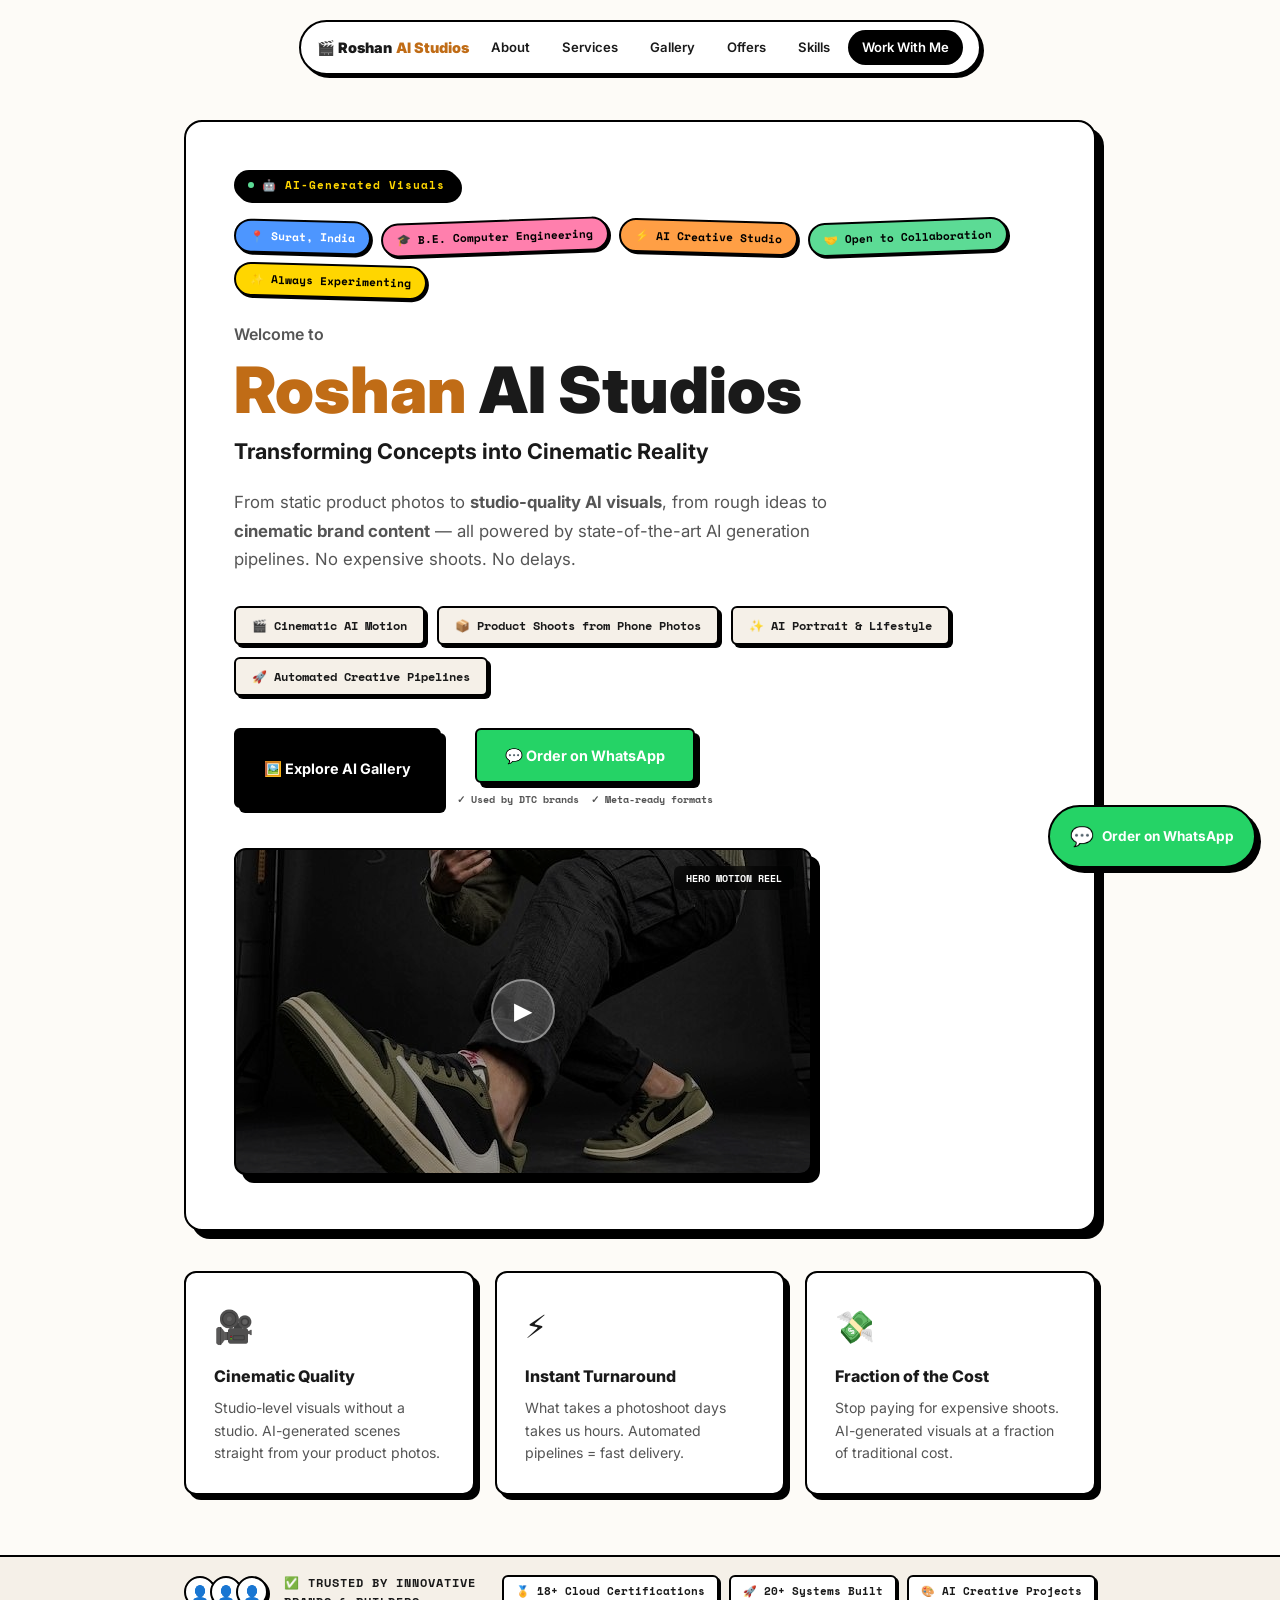
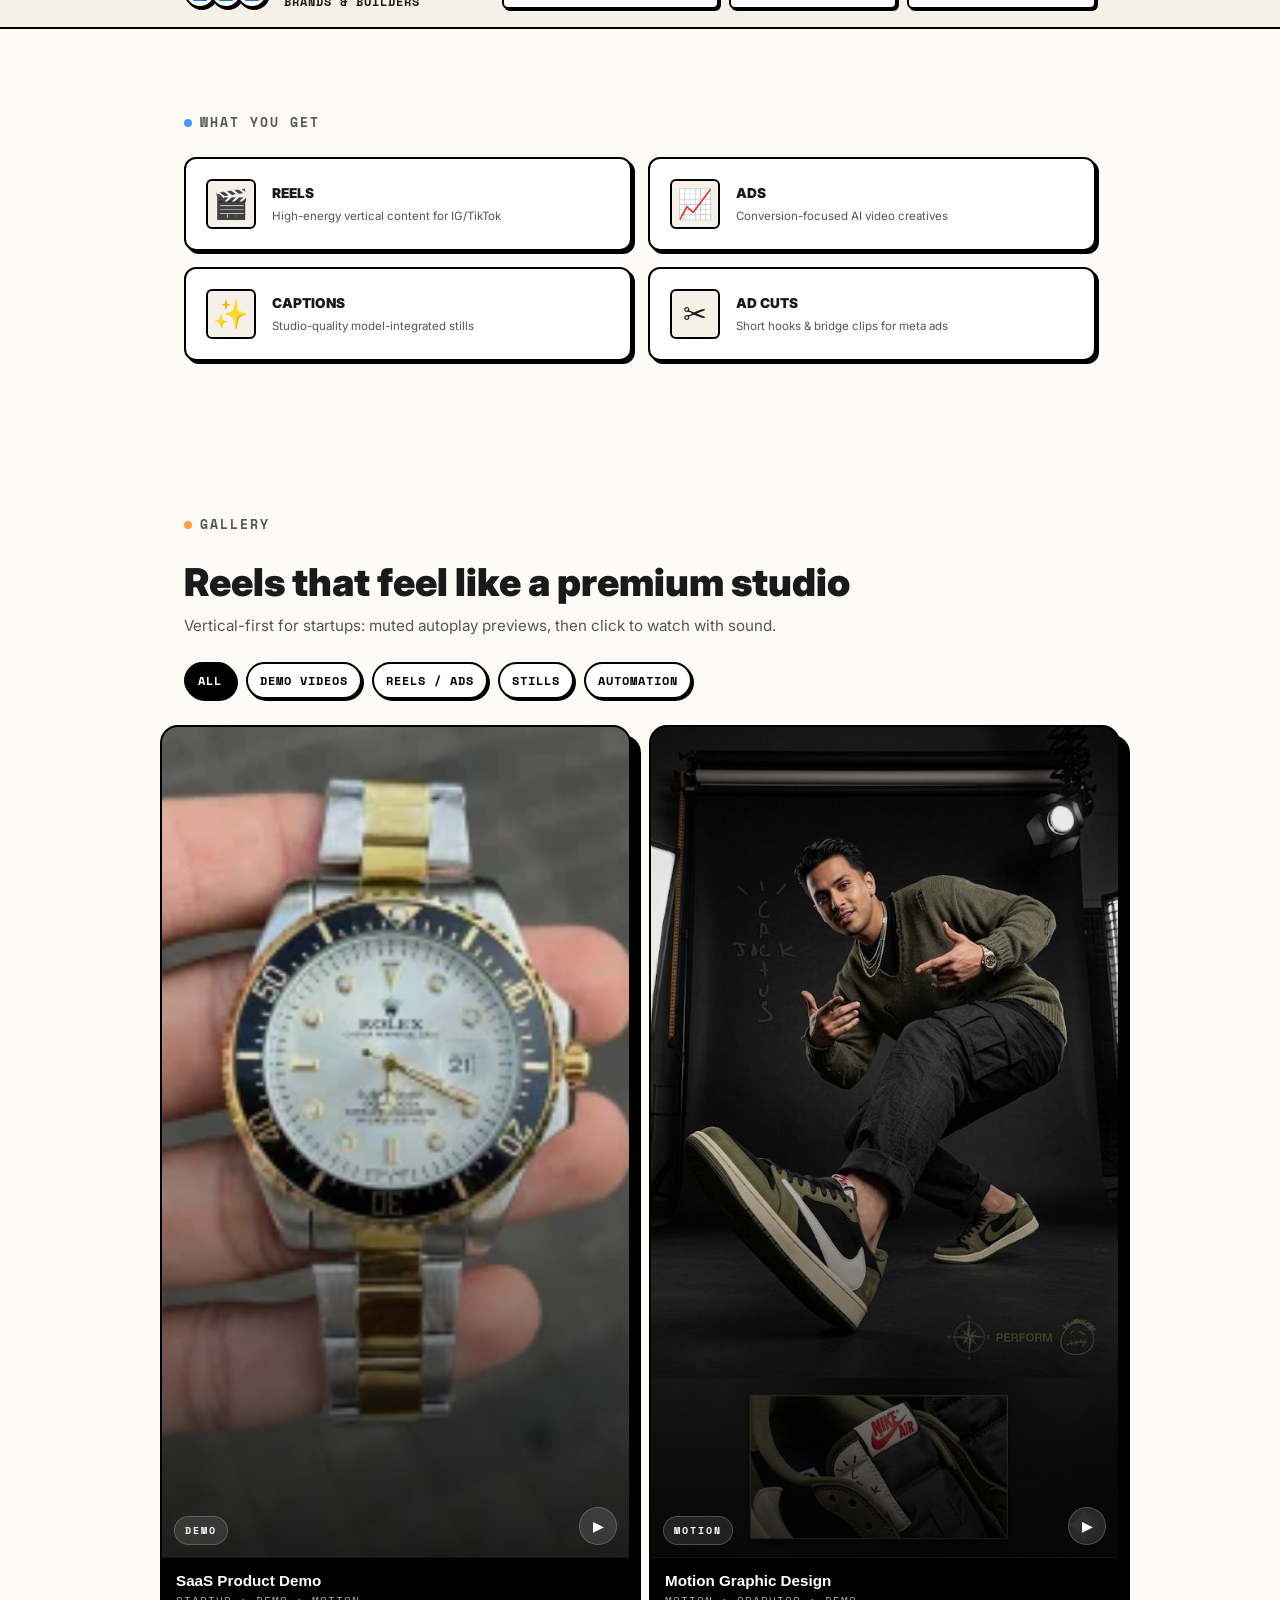
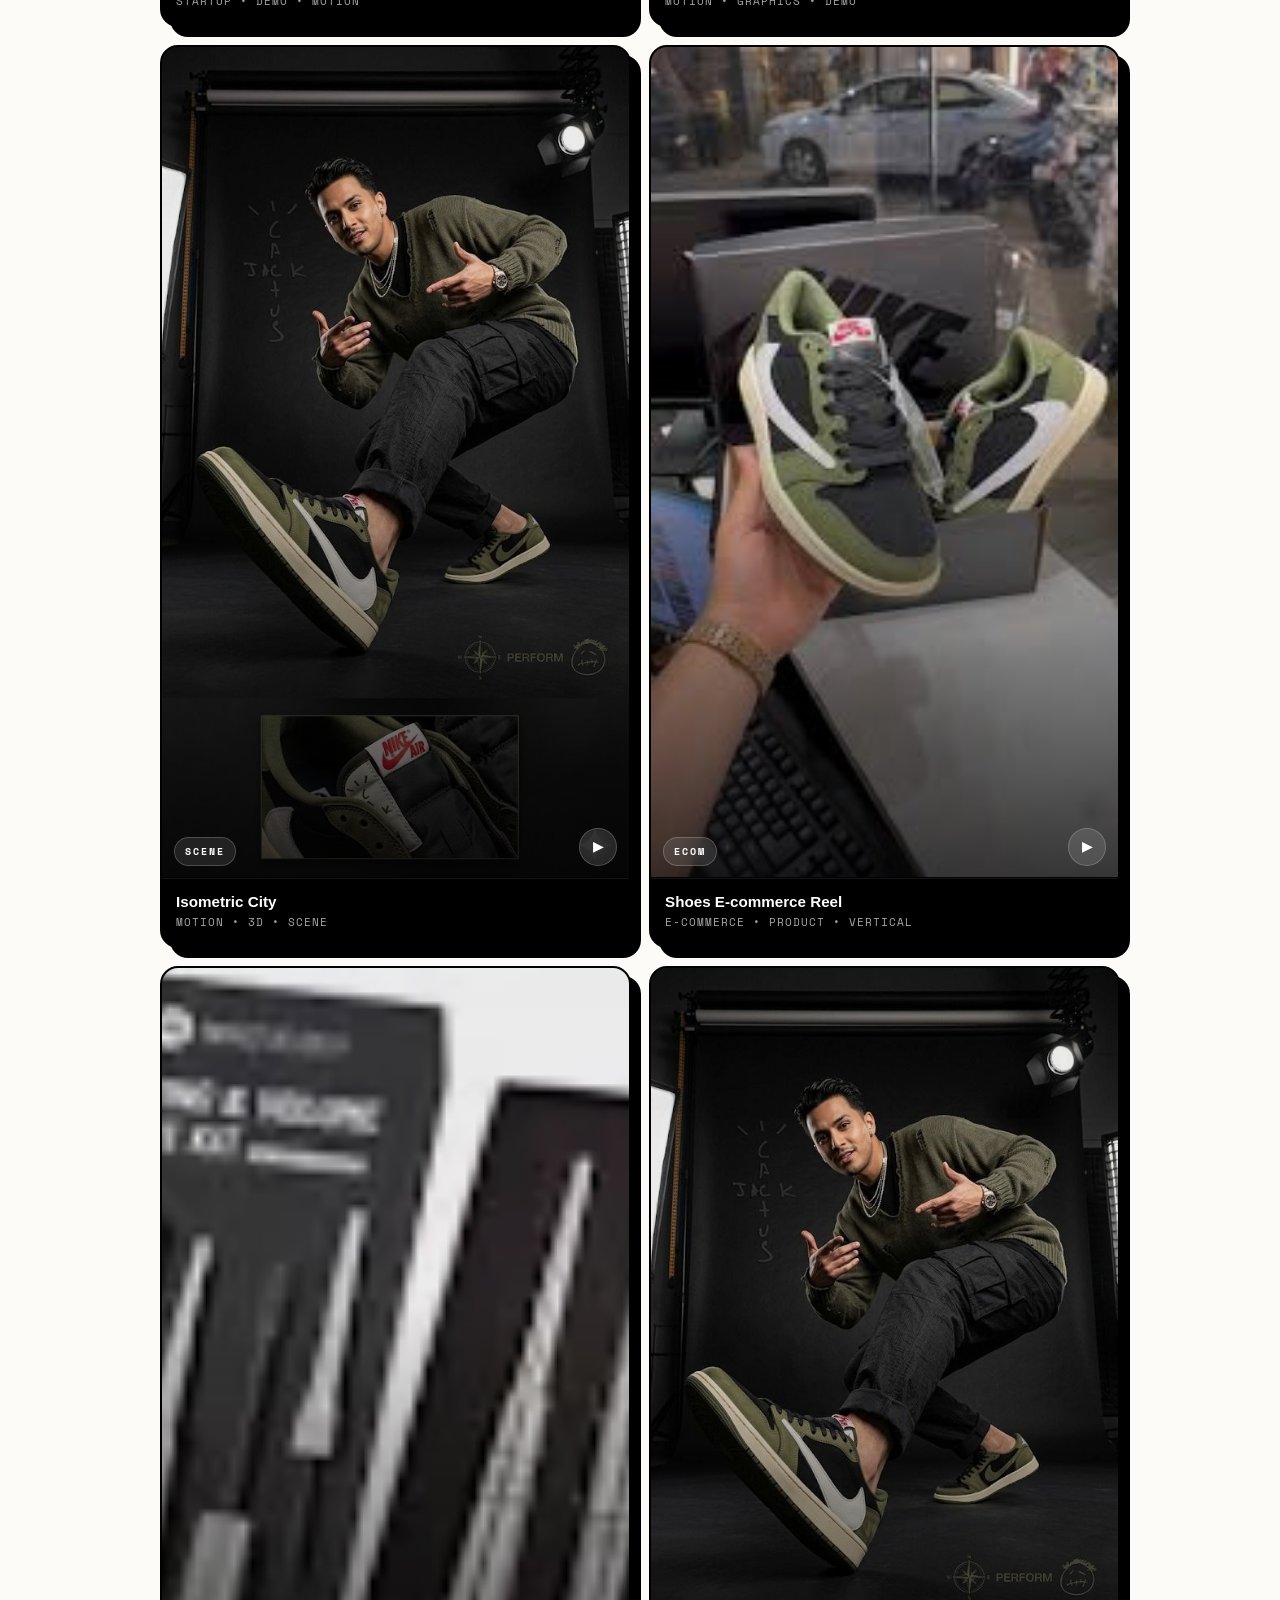
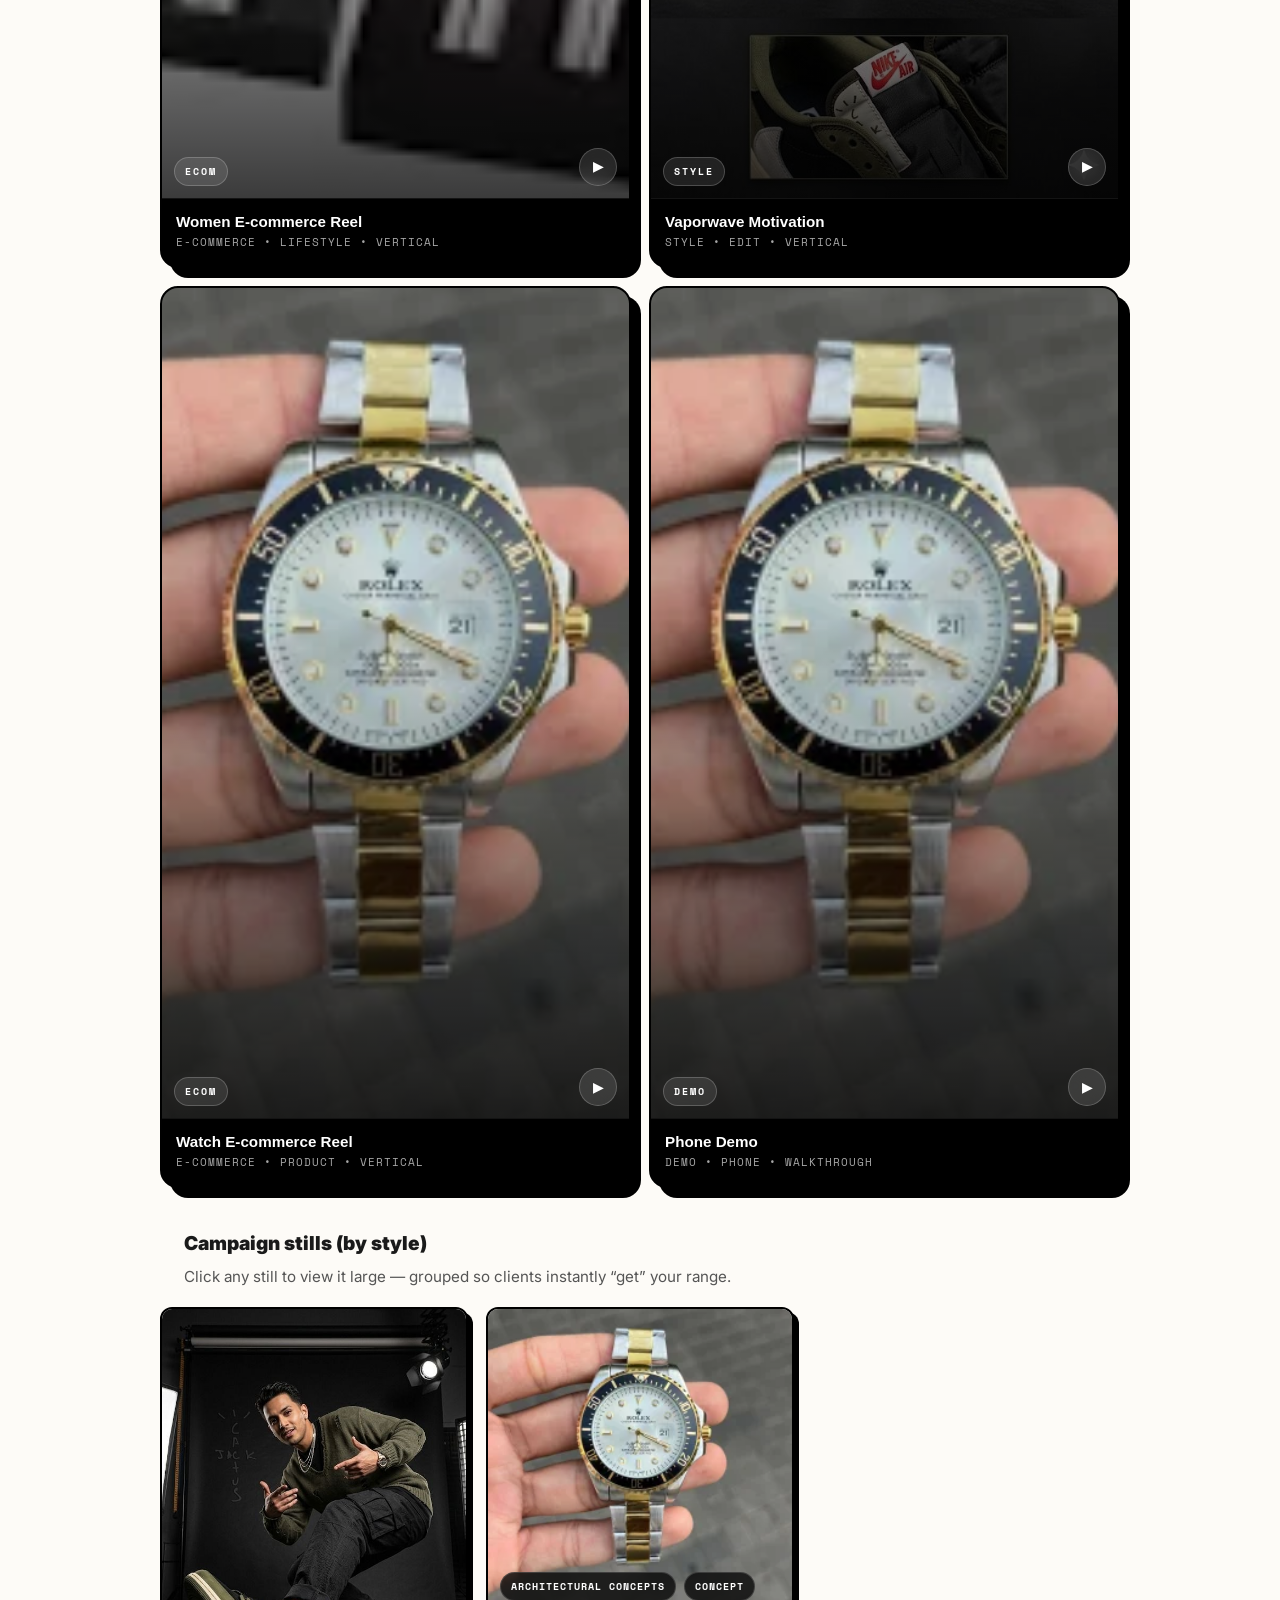
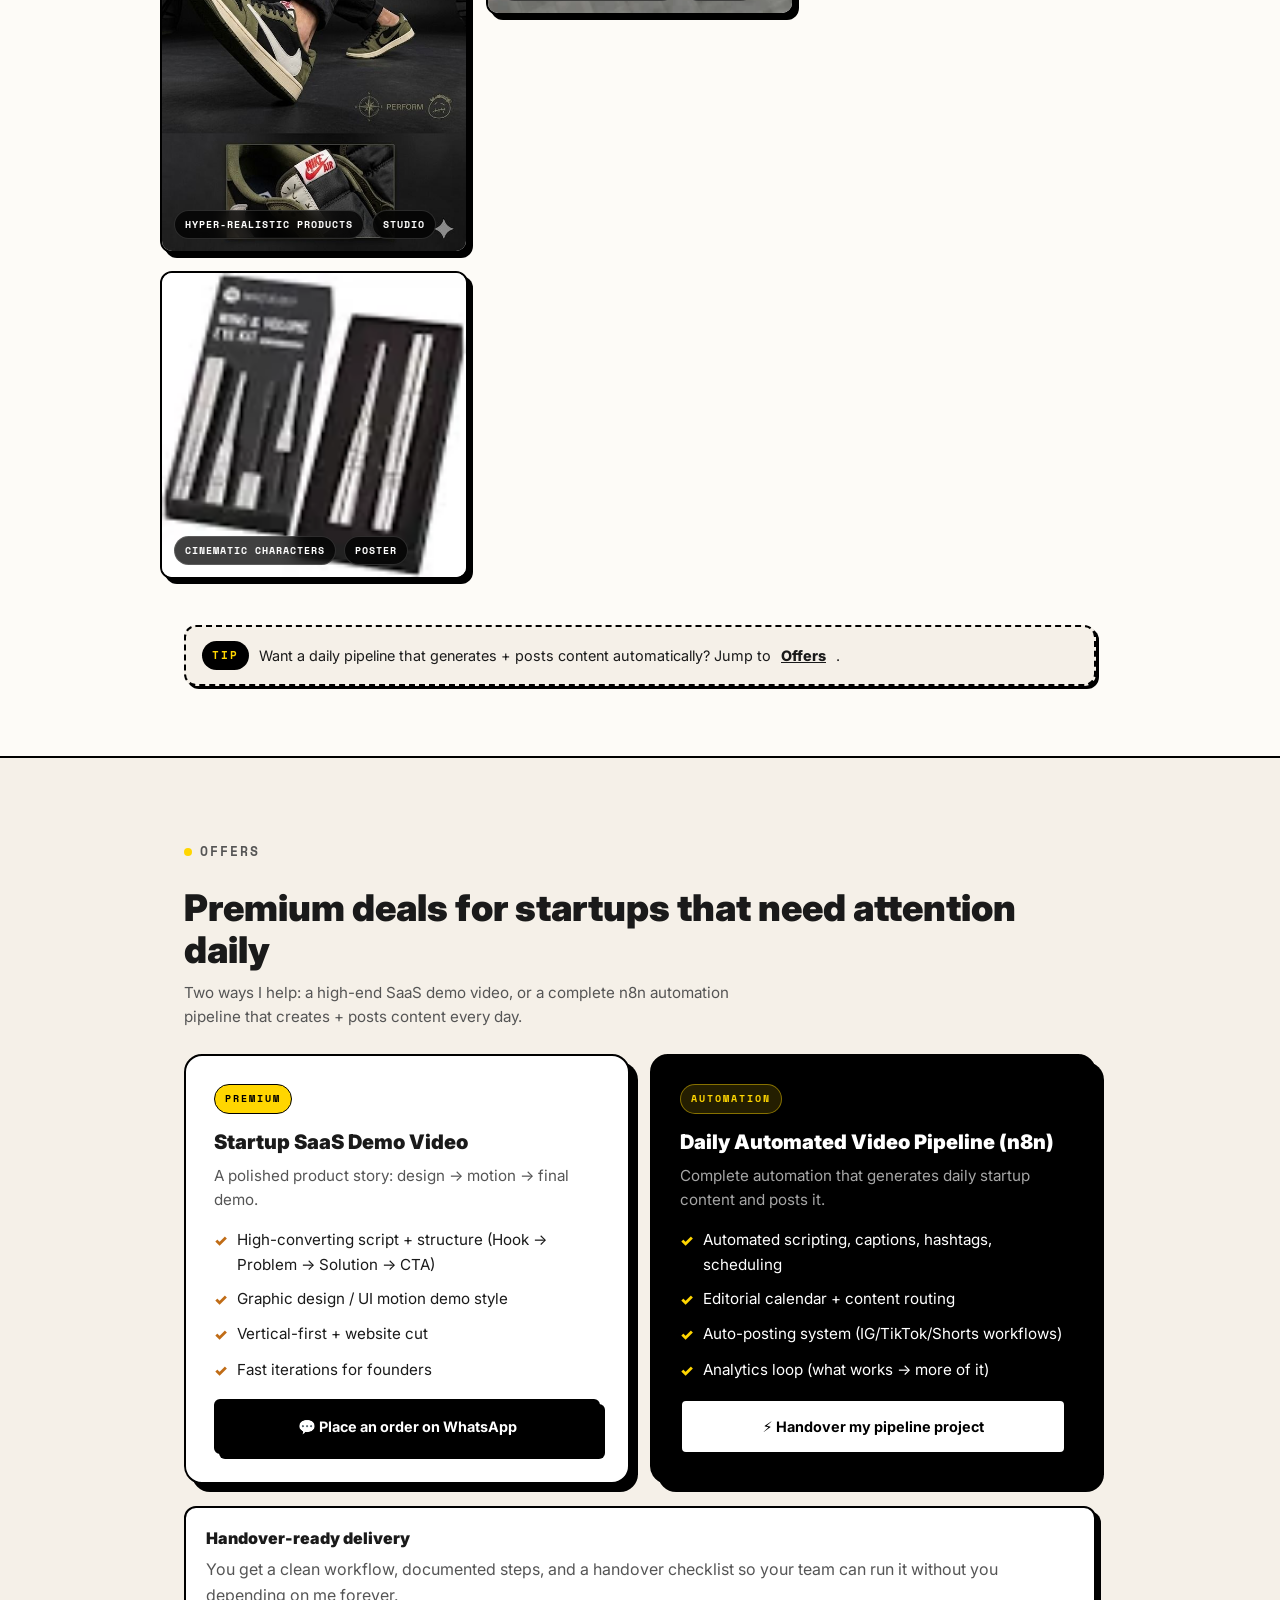
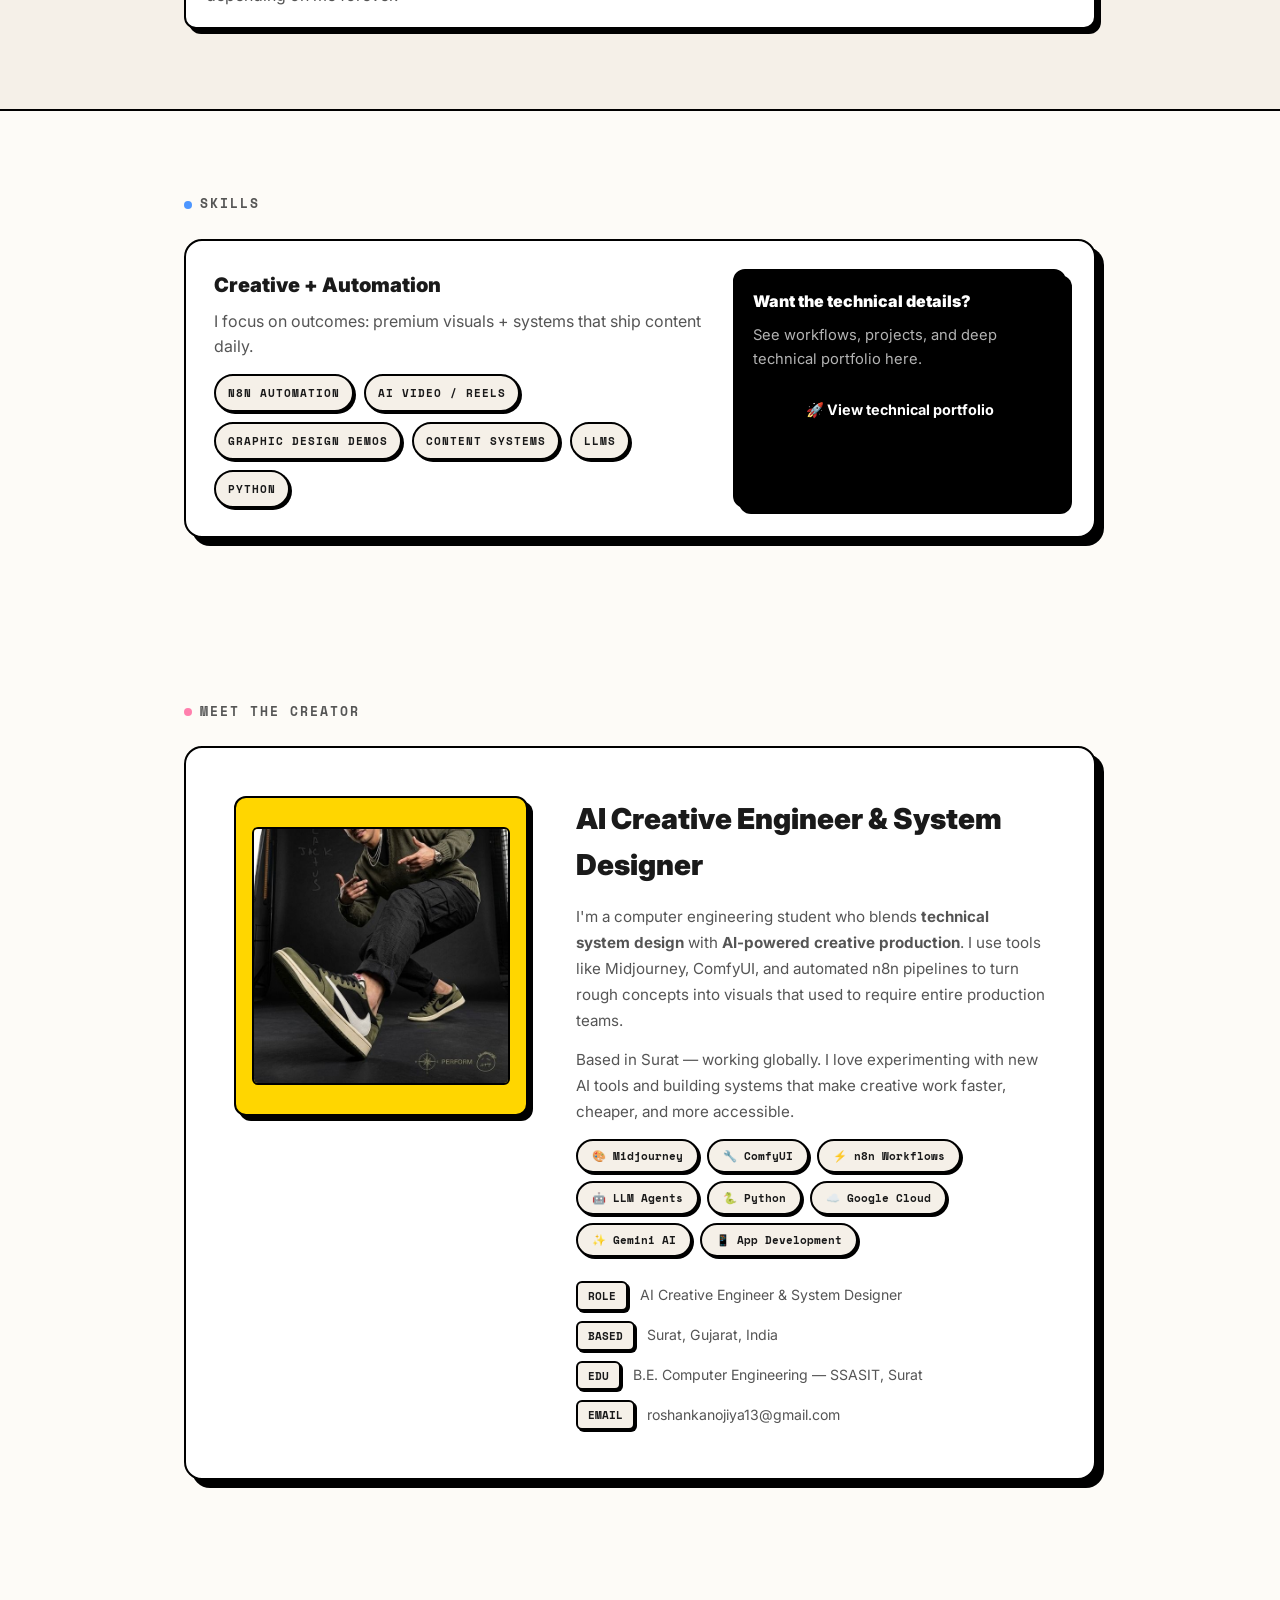
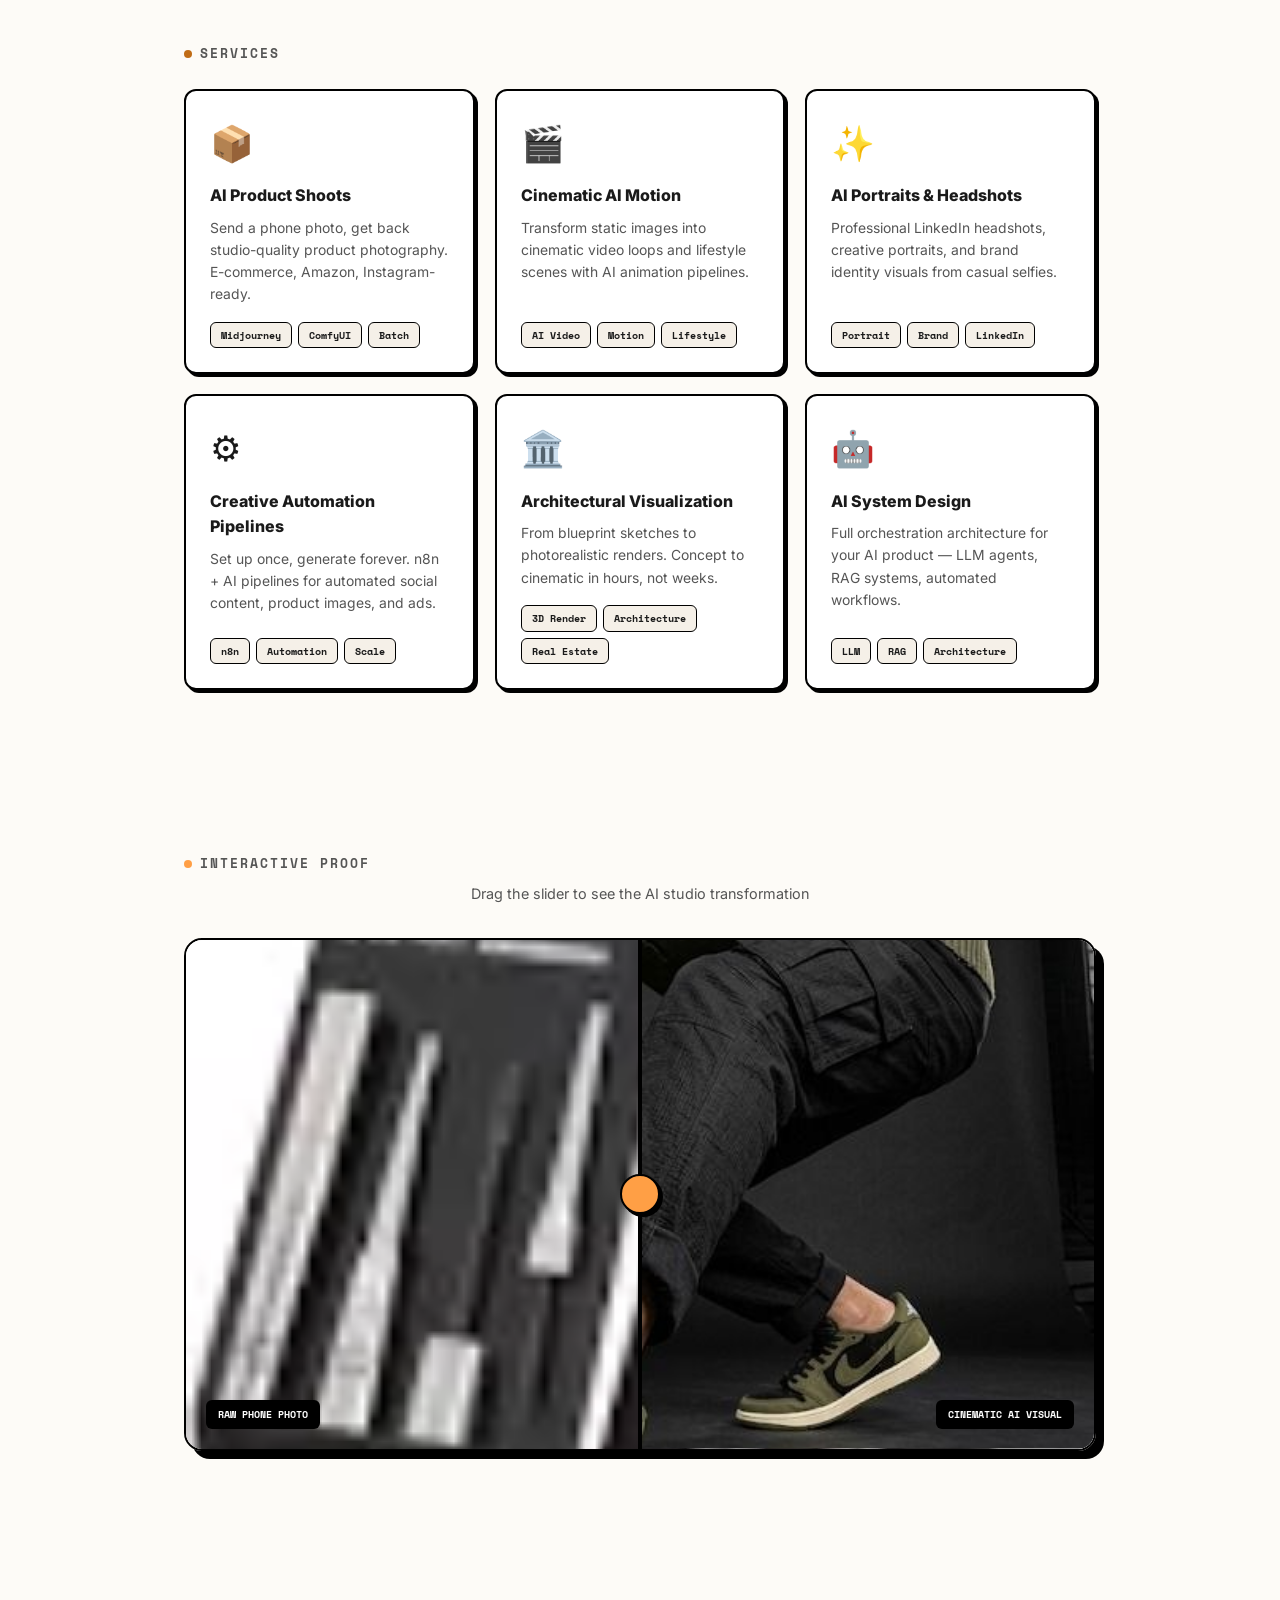
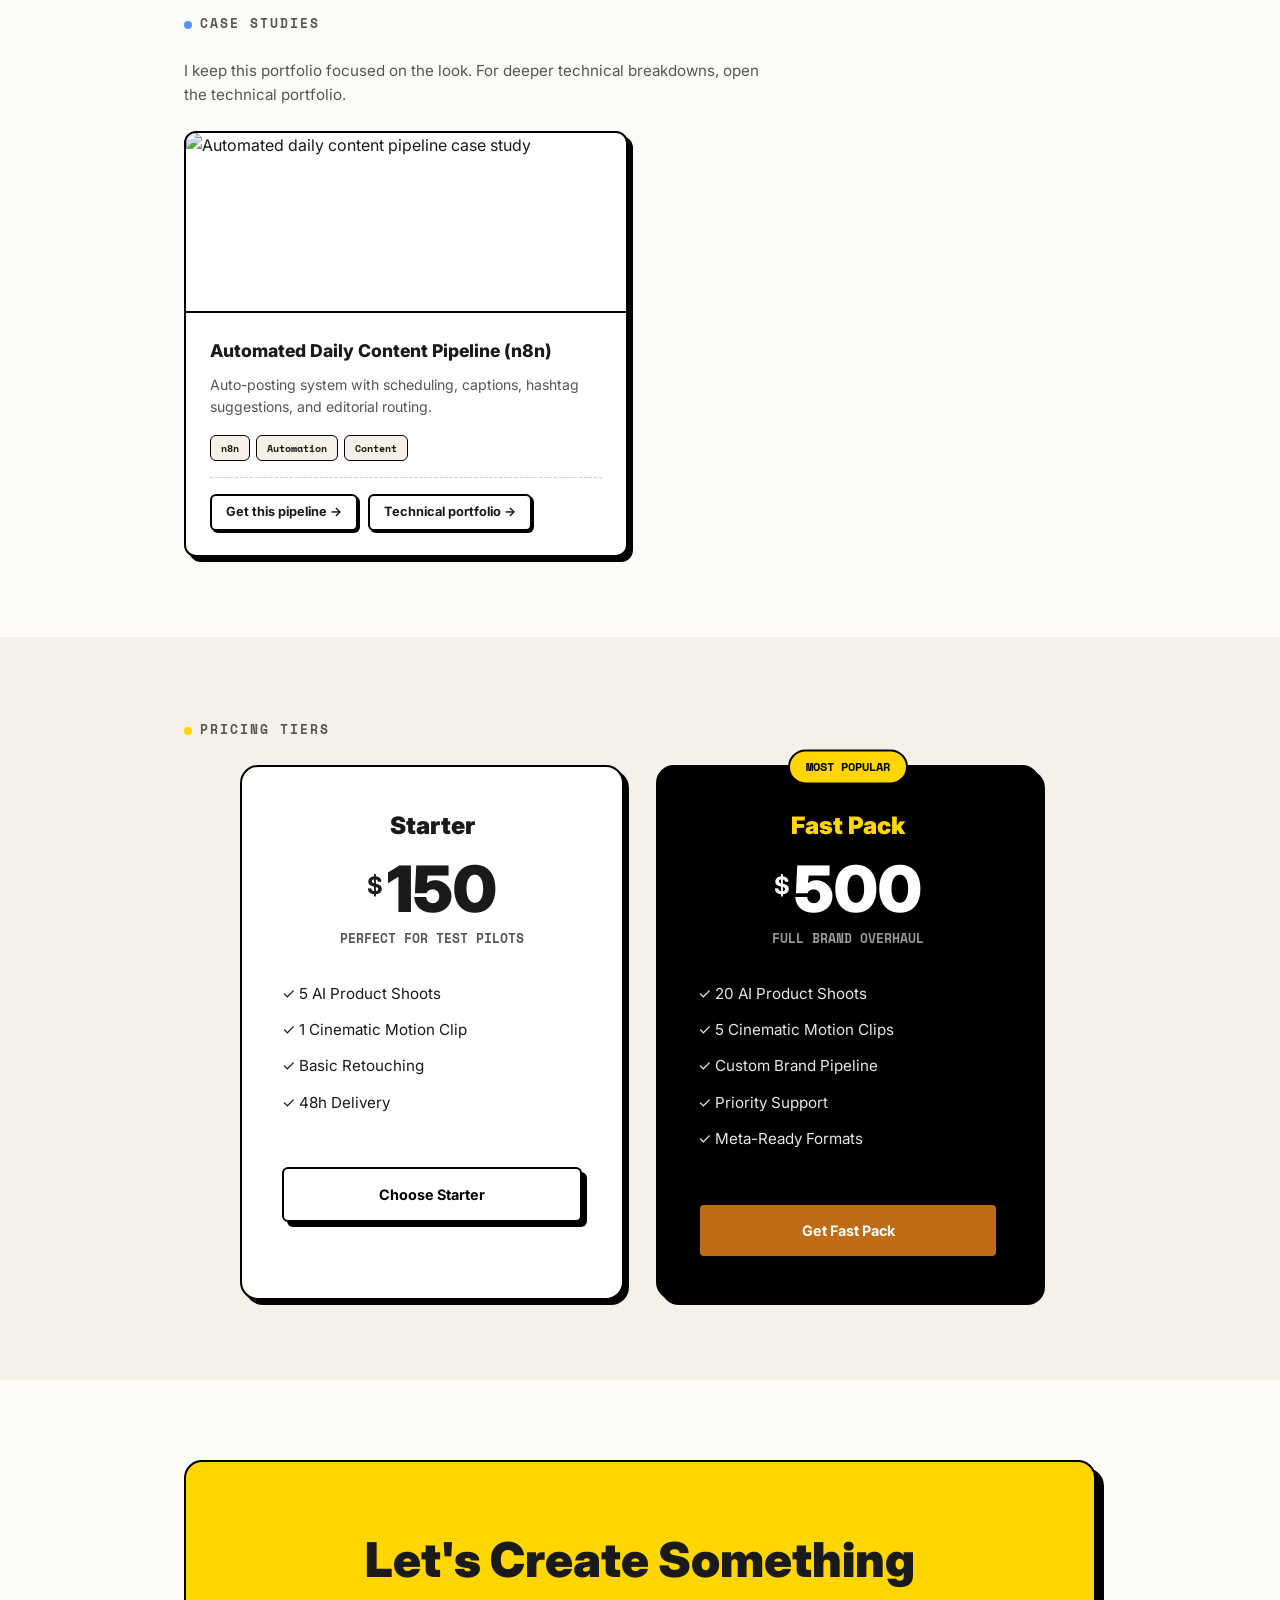
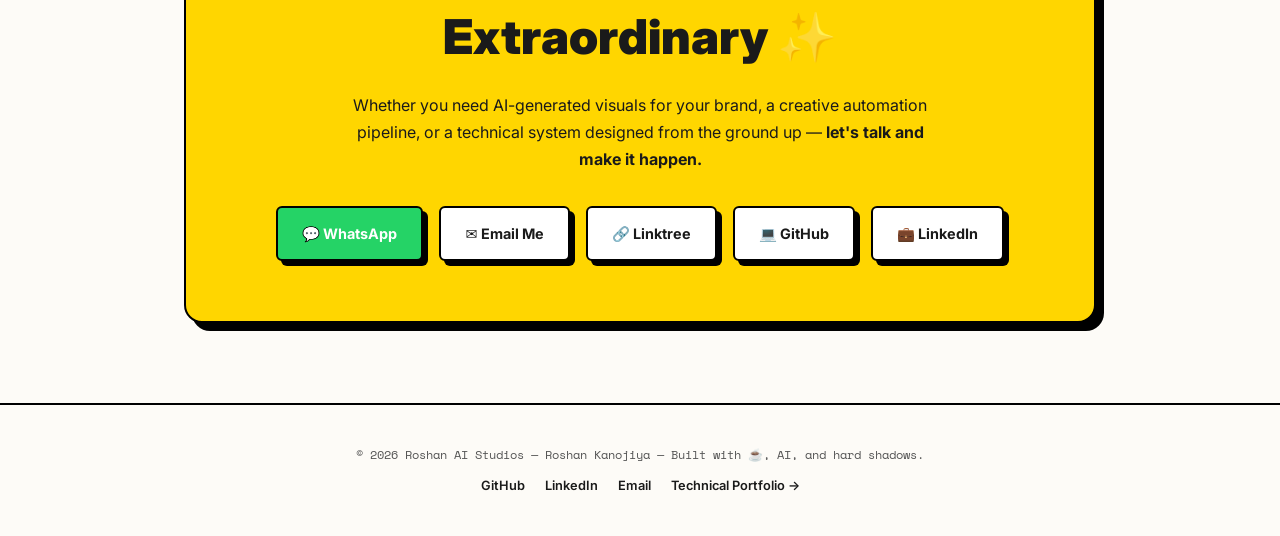
==== commit b1e85a07: "fix(port2): correct media mapping + remove heavy technical section Map hero/reels to intended videos" ====
--- a/port 2/index.html
+++ b/port 2/index.html
@@ -84,13 +84,14 @@
 
                 <!-- Cinematic Preview (New) -->
                 <button class="hero-preview-card reveal js-open-modal" type="button" data-modal-kind="video"
-                    data-src="watch-video.mp4" data-title="Featured Showreel" data-tags="SaaS Demo • Product Film">
+                    data-src="motiovational-edit-with-audio.mp4" data-title="Hero Motion Reel"
+                    data-tags="Motion Design • Graphics • Premium">
                     <div class="preview-thumb">
-                        <img src="screen.png" alt="Featured Showreel preview" />
+                        <img src="studio-image.jpg" alt="Hero motion reel preview" />
                         <div class="play-overlay" aria-hidden="true">
                             <div class="play-btn">▶</div>
                         </div>
-                        <div class="preview-badge">FEATURED SHOWREEL</div>
+                        <div class="preview-badge">HERO MOTION REEL</div>
                     </div>
                 </button>
 
@@ -194,13 +195,14 @@
 
         <!-- Reels wall -->
         <div class="reels-wall" aria-label="Video reels wall">
+            <!-- SaaS demo -->
             <button class="reel-card reveal js-open-modal" type="button" data-filter-item="demo"
-                data-modal-kind="video" data-src="watch-video.mp4" data-title="SaaS Demo • Product Walkthrough"
-                data-tags="Demo • Motion • Branding">
+                data-modal-kind="video" data-src="saas-product-demp.mp4" data-title="SaaS Product Demo"
+                data-tags="Startup • Demo • Motion">
                 <div class="reel-media">
-                    <video class="reel-video" muted playsinline loop preload="metadata" poster="screen.png"
+                    <video class="reel-video" muted playsinline loop preload="metadata" poster="watch-raw.png"
                         data-preview="true">
-                        <source src="watch-video.mp4" type="video/mp4" />
+                        <source src="saas-product-demp.mp4" type="video/mp4" />
                     </video>
                     <div class="reel-overlay" aria-hidden="true">
                         <span class="reel-chip">DEMO</span>
@@ -208,44 +210,85 @@
                     </div>
                 </div>
                 <div class="reel-meta">
-                    <div class="reel-name">Premium SaaS Demo</div>
-                    <div class="reel-tags">Demo • Product • Design</div>
-                </div>
-            </button>
-
+                    <div class="reel-name">SaaS Product Demo</div>
+                    <div class="reel-tags">Startup • Demo • Motion</div>
+                </div>
+            </button>
+
+            <!-- Motion / graphic design reels -->
             <button class="reel-card reveal js-open-modal" type="button" data-filter-item="ads"
-                data-modal-kind="video" data-src="shoes-video.mp4" data-title="Product Reel • Shoes" data-tags="Reel • Product • Hook">
+                data-modal-kind="video" data-src="motion-graphic-design.mp4" data-title="Motion Graphic Design Reel"
+                data-tags="Motion • Graphics • Demo">
                 <div class="reel-media">
                     <video class="reel-video" muted playsinline loop preload="metadata" poster="studio-image.jpg"
+                        data-preview="true">
+                        <source src="motion-graphic-design.mp4" type="video/mp4" />
+                    </video>
+                    <div class="reel-overlay" aria-hidden="true">
+                        <span class="reel-chip">MOTION</span>
+                        <span class="reel-play">▶</span>
+                    </div>
+                </div>
+                <div class="reel-meta">
+                    <div class="reel-name">Motion Graphic Design</div>
+                    <div class="reel-tags">Motion • Graphics • Demo</div>
+                </div>
+            </button>
+
+            <button class="reel-card reveal js-open-modal" type="button" data-filter-item="ads"
+                data-modal-kind="video" data-src="isometric-city.mp4" data-title="Isometric City Reel"
+                data-tags="Motion • 3D • Scene">
+                <div class="reel-media">
+                    <video class="reel-video" muted playsinline loop preload="metadata" poster="studio-image.jpg"
+                        data-preview="true">
+                        <source src="isometric-city.mp4" type="video/mp4" />
+                    </video>
+                    <div class="reel-overlay" aria-hidden="true">
+                        <span class="reel-chip">SCENE</span>
+                        <span class="reel-play">▶</span>
+                    </div>
+                </div>
+                <div class="reel-meta">
+                    <div class="reel-name">Isometric City</div>
+                    <div class="reel-tags">Motion • 3D • Scene</div>
+                </div>
+            </button>
+
+            <button class="reel-card reveal js-open-modal" type="button" data-filter-item="ads"
+                data-modal-kind="video" data-src="shoes-video.mp4" data-title="E-commerce Reel • Shoes"
+                data-tags="E-commerce • Product • Vertical">
+                <div class="reel-media">
+                    <video class="reel-video" muted playsinline loop preload="metadata" poster="shoes-raw.jpg"
                         data-preview="true">
                         <source src="shoes-video.mp4" type="video/mp4" />
                     </video>
                     <div class="reel-overlay" aria-hidden="true">
-                        <span class="reel-chip">REEL</span>
+                        <span class="reel-chip">ECOM</span>
                         <span class="reel-play">▶</span>
                     </div>
                 </div>
                 <div class="reel-meta">
-                    <div class="reel-name">Shoes Product Reel</div>
-                    <div class="reel-tags">Reel • Hook • Product</div>
+                    <div class="reel-name">Shoes E-commerce Reel</div>
+                    <div class="reel-tags">E-commerce • Product • Vertical</div>
                 </div>
             </button>
 
             <button class="reel-card reveal js-open-modal" type="button" data-filter-item="ads"
-                data-modal-kind="video" data-src="women-video.mp4" data-title="Lifestyle Reel" data-tags="Lifestyle • Vertical • Ad">
+                data-modal-kind="video" data-src="women-video.mp4" data-title="E-commerce Reel • Women"
+                data-tags="E-commerce • Lifestyle • Vertical">
                 <div class="reel-media">
                     <video class="reel-video" muted playsinline loop preload="metadata" poster="shopping (2) - Copy.webp"
                         data-preview="true">
                         <source src="women-video.mp4" type="video/mp4" />
                     </video>
                     <div class="reel-overlay" aria-hidden="true">
-                        <span class="reel-chip">AD</span>
+                        <span class="reel-chip">ECOM</span>
                         <span class="reel-play">▶</span>
                     </div>
                 </div>
                 <div class="reel-meta">
-                    <div class="reel-name">Lifestyle Ad Reel</div>
-                    <div class="reel-tags">Lifestyle • Vertical • Ad</div>
+                    <div class="reel-name">Women E-commerce Reel</div>
+                    <div class="reel-tags">E-commerce • Lifestyle • Vertical</div>
                 </div>
             </button>
 
@@ -253,7 +296,7 @@
                 data-modal-kind="video" data-src="vaporwave-motivation.mp4" data-title="Vaporwave Motivation"
                 data-tags="Style • Edit • Vertical">
                 <div class="reel-media">
-                    <video class="reel-video" muted playsinline loop preload="metadata" poster="screen.png"
+                    <video class="reel-video" muted playsinline loop preload="metadata" poster="studio-image.jpg"
                         data-preview="true">
                         <source src="vaporwave-motivation.mp4" type="video/mp4" />
                     </video>
@@ -265,6 +308,46 @@
                 <div class="reel-meta">
                     <div class="reel-name">Vaporwave Motivation</div>
                     <div class="reel-tags">Style • Edit • Vertical</div>
+                </div>
+            </button>
+
+            <!-- E-commerce: watch -->
+            <button class="reel-card reveal js-open-modal" type="button" data-filter-item="ads"
+                data-modal-kind="video" data-src="watch-video.mp4" data-title="E-commerce Reel • Watch"
+                data-tags="E-commerce • Product • Vertical">
+                <div class="reel-media">
+                    <video class="reel-video" muted playsinline loop preload="metadata" poster="watch-raw.png"
+                        data-preview="true">
+                        <source src="watch-video.mp4" type="video/mp4" />
+                    </video>
+                    <div class="reel-overlay" aria-hidden="true">
+                        <span class="reel-chip">ECOM</span>
+                        <span class="reel-play">▶</span>
+                    </div>
+                </div>
+                <div class="reel-meta">
+                    <div class="reel-name">Watch E-commerce Reel</div>
+                    <div class="reel-tags">E-commerce • Product • Vertical</div>
+                </div>
+            </button>
+
+            <!-- Phone demo -->
+            <button class="reel-card reveal js-open-modal" type="button" data-filter-item="demo"
+                data-modal-kind="video" data-src="PHONE-DEMO.mp4" data-title="Phone Demo"
+                data-tags="Demo • Phone • Walkthrough">
+                <div class="reel-media">
+                    <video class="reel-video" muted playsinline loop preload="metadata" poster="watch-raw.png"
+                        data-preview="true">
+                        <source src="PHONE-DEMO.mp4" type="video/mp4" />
+                    </video>
+                    <div class="reel-overlay" aria-hidden="true">
+                        <span class="reel-chip">DEMO</span>
+                        <span class="reel-play">▶</span>
+                    </div>
+                </div>
+                <div class="reel-meta">
+                    <div class="reel-name">Phone Demo</div>
+                    <div class="reel-tags">Demo • Phone • Walkthrough</div>
                 </div>
             </button>
         </div>
@@ -299,9 +382,9 @@
             </button>
 
             <button class="masonry-item reveal js-open-modal" type="button" data-filter-item="stills"
-                data-style="Architectural_Concepts" data-modal-kind="image" data-src="screen.png"
+                data-style="Architectural_Concepts" data-modal-kind="image" data-src="watch-raw.png"
                 data-title="Architectural Concept" data-tags="Architecture • Concept • Mood">
-                <img src="screen.png" alt="Architectural concept still" loading="lazy" />
+                <img src="watch-raw.png" alt="Architectural concept still" loading="lazy" />
                 <div class="masonry-caption">
                     <span class="cap-style">Architectural Concepts</span>
                     <span class="cap-tag">Concept</span>
@@ -574,126 +657,30 @@
         </div>
     </section>
 
-    <!-- ===== PROJECTS ===== -->
-    <section class="section" id="projects">
-        <div class="container">
-            <span class="section-label"><span class="dot" style="background: var(--accent-blue)"></span> Technical
-                Projects</span>
+    <!-- ===== CASE STUDIES (Light) ===== -->
+    <section class="section" id="case-studies">
+        <div class="container">
+            <span class="section-label"><span class="dot" style="background: var(--accent-blue)"></span> Case Studies</span>
+            <p class="section-subtitle">
+                I keep this portfolio focused on the look. For deeper technical breakdowns, open the technical portfolio.
+            </p>
             <div class="projects-grid">
-
                 <div class="project-card reveal">
                     <div class="project-thumb">
-                        <img src="steeve_automate.png" alt="Steeve Automate: Viral AI News Agent" />
+                        <img src="steeve_automate.png" alt="Automated daily content pipeline case study" />
                     </div>
                     <div class="project-info">
-                        <h3>Steeve Automate: Viral AI News Agent</h3>
-                        <p>Fully autonomous multi-agent pipeline monitoring AI news and generating viral vertical videos daily via GPT-4o & HeyGen.</p>
+                        <h3>Automated Daily Content Pipeline (n8n)</h3>
+                        <p>Auto-posting system with scheduling, captions, hashtag suggestions, and editorial routing.</p>
                         <div class="project-tags">
-                            <span class="tag">n8n</span><span class="tag">HeyGen</span><span
-                                class="tag">Creatomate</span>
+                            <span class="tag">n8n</span><span class="tag">Automation</span><span class="tag">Content</span>
                         </div>
                         <div class="project-links">
-                            <a href="https://github.com/roshan30-git/ROSHAN-portfolio/tree/main/kachua-workflows"
-                                target="_blank">GitHub →</a>
-                        </div>
-                    </div>
-                </div>
-
-                <div class="project-card reveal">
-                    <div class="project-thumb">
-                        <img src="screen.png" alt="Enterprise B2B Orchestrator" />
-                    </div>
-                    <div class="project-info">
-                        <h3>Enterprise B2B Sales Orchestrator</h3>
-                        <p>50+ node production-grade funnel with lead scraping, dynamic sequencing, and Supabase CRM integration.</p>
-                        <div class="project-tags">
-                            <span class="tag">n8n</span><span class="tag">Whisper</span><span
-                                class="tag">Supabase</span>
-                        </div>
-                        <div class="project-links">
-                            <a href="https://github.com/roshan30-git/ROSHAN-portfolio/tree/main/kachua-workflows"
-                                target="_blank">GitHub →</a>
-                        </div>
-                    </div>
-                </div>
-
-                <div class="project-card reveal">
-                    <div class="project-thumb">
-                        <img src="screen.png" alt="Meta Ad Automation" />
-                    </div>
-                    <div class="project-info">
-                        <h3>Meta Ad Campaign Automation</h3>
-                        <p>54-node n8n orchestration automating campaign creation, creative rotation, and budget
-                            management.</p>
-                        <div class="project-tags">
-                            <span class="tag">n8n</span><span class="tag">Meta Ads API</span><span
-                                class="tag">Automation</span>
-                        </div>
-                        <div class="project-links">
-                            <a href="https://github.com/roshan30-git/ROSHAN-portfolio/tree/main/n8n%20workflows"
-                                target="_blank">GitHub →</a>
-                        </div>
-                    </div>
-                </div>
-
-                <div class="project-card reveal">
-                    <div class="project-thumb">
-                        <img src="studio-image.jpg" alt="Gamma Watermark Remover" />
-                    </div>
-                    <div class="project-info">
-                        <h3>Gamma Watermark Remover</h3>
-                        <p>Local-first tool to remove Gamma watermarks from PDF/PPTX. Batch processing with privacy
-                            focus.</p>
-                        <div class="project-tags">
-                            <span class="tag">Python</span><span class="tag">PDF</span><span class="tag">MIT</span>
-                        </div>
-                        <div class="project-links">
-                            <a href="https://github.com/roshan30-git/Gamma-Studio-Watermark-Remover"
-                                target="_blank">GitHub →</a>
-                            <a href="https://gamma-studio-watermark-remover-001.streamlit.app/" target="_blank">Live
-                                Demo →</a>
-                        </div>
-                    </div>
-                </div>
-
-                <div class="project-card reveal">
-                    <div class="project-thumb">
-                        <img src="shopping (2) - Copy.webp" alt="GTU Design Thinking Canvas" />
-                    </div>
-                    <div class="project-info">
-                        <h3>GTU Design Thinking Canvas</h3>
-                        <p>Interactive digital workspace for GTU Design Engineering curriculum with standardized ANSI
-                            canvases.</p>
-                        <div class="project-tags">
-                            <span class="tag">TypeScript</span><span class="tag">Canvas API</span><span
-                                class="tag">WebApp</span>
-                        </div>
-                        <div class="project-links">
-                            <a href="https://github.com/roshan30-git/GTU-DT-CANVAS" target="_blank">GitHub →</a>
-                            <a href="https://gtu-dt-canvas.vercel.app/" target="_blank">Live Demo →</a>
-                        </div>
-                    </div>
-                </div>
-
-                <div class="project-card reveal">
-                    <div class="project-thumb">
-                        <img src="studio-image.jpg" alt="Jyotish.AI" />
-                    </div>
-                    <div class="project-info">
-                        <h3>Jyotish.AI</h3>
-                        <p>Minimalist Vedic astrology & numerology app powered by Google Gemini for actionable insights.
-                        </p>
-                        <div class="project-tags">
-                            <span class="tag">TypeScript</span><span class="tag">Gemini AI</span><span
-                                class="tag">Astrology</span>
-                        </div>
-                        <div class="project-links">
-                            <a href="https://github.com/roshan30-git/Jyotish.AI-Modern-Minimalist-Vedic-Astrology-Numerology-Powered-by-AI"
-                                target="_blank">GitHub →</a>
-                        </div>
-                    </div>
-                </div>
-
+                            <a href="#offers">Get this pipeline →</a>
+                            <a href="https://roshan30-git.github.io/ROSHAN-portfolio/" target="_blank">Technical portfolio →</a>
+                        </div>
+                    </div>
+                </div>
             </div>
         </div>
     </section>
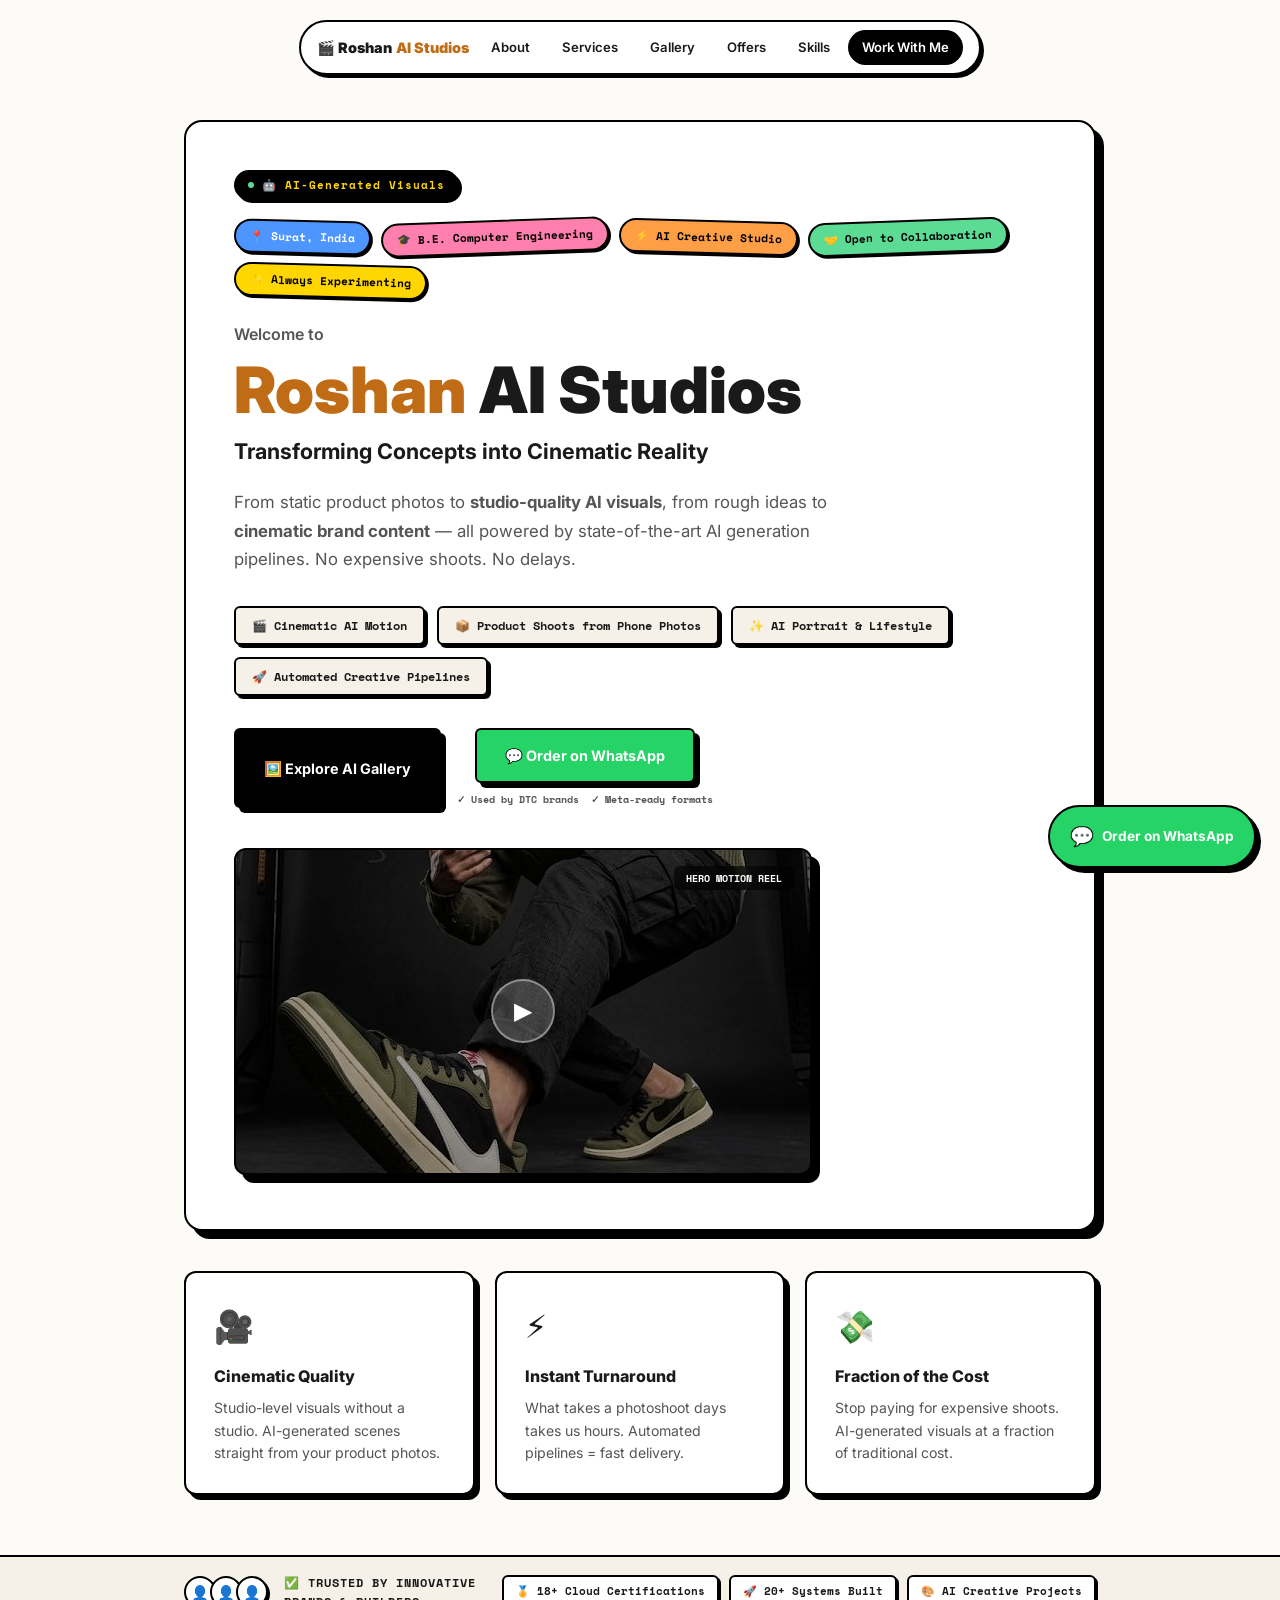
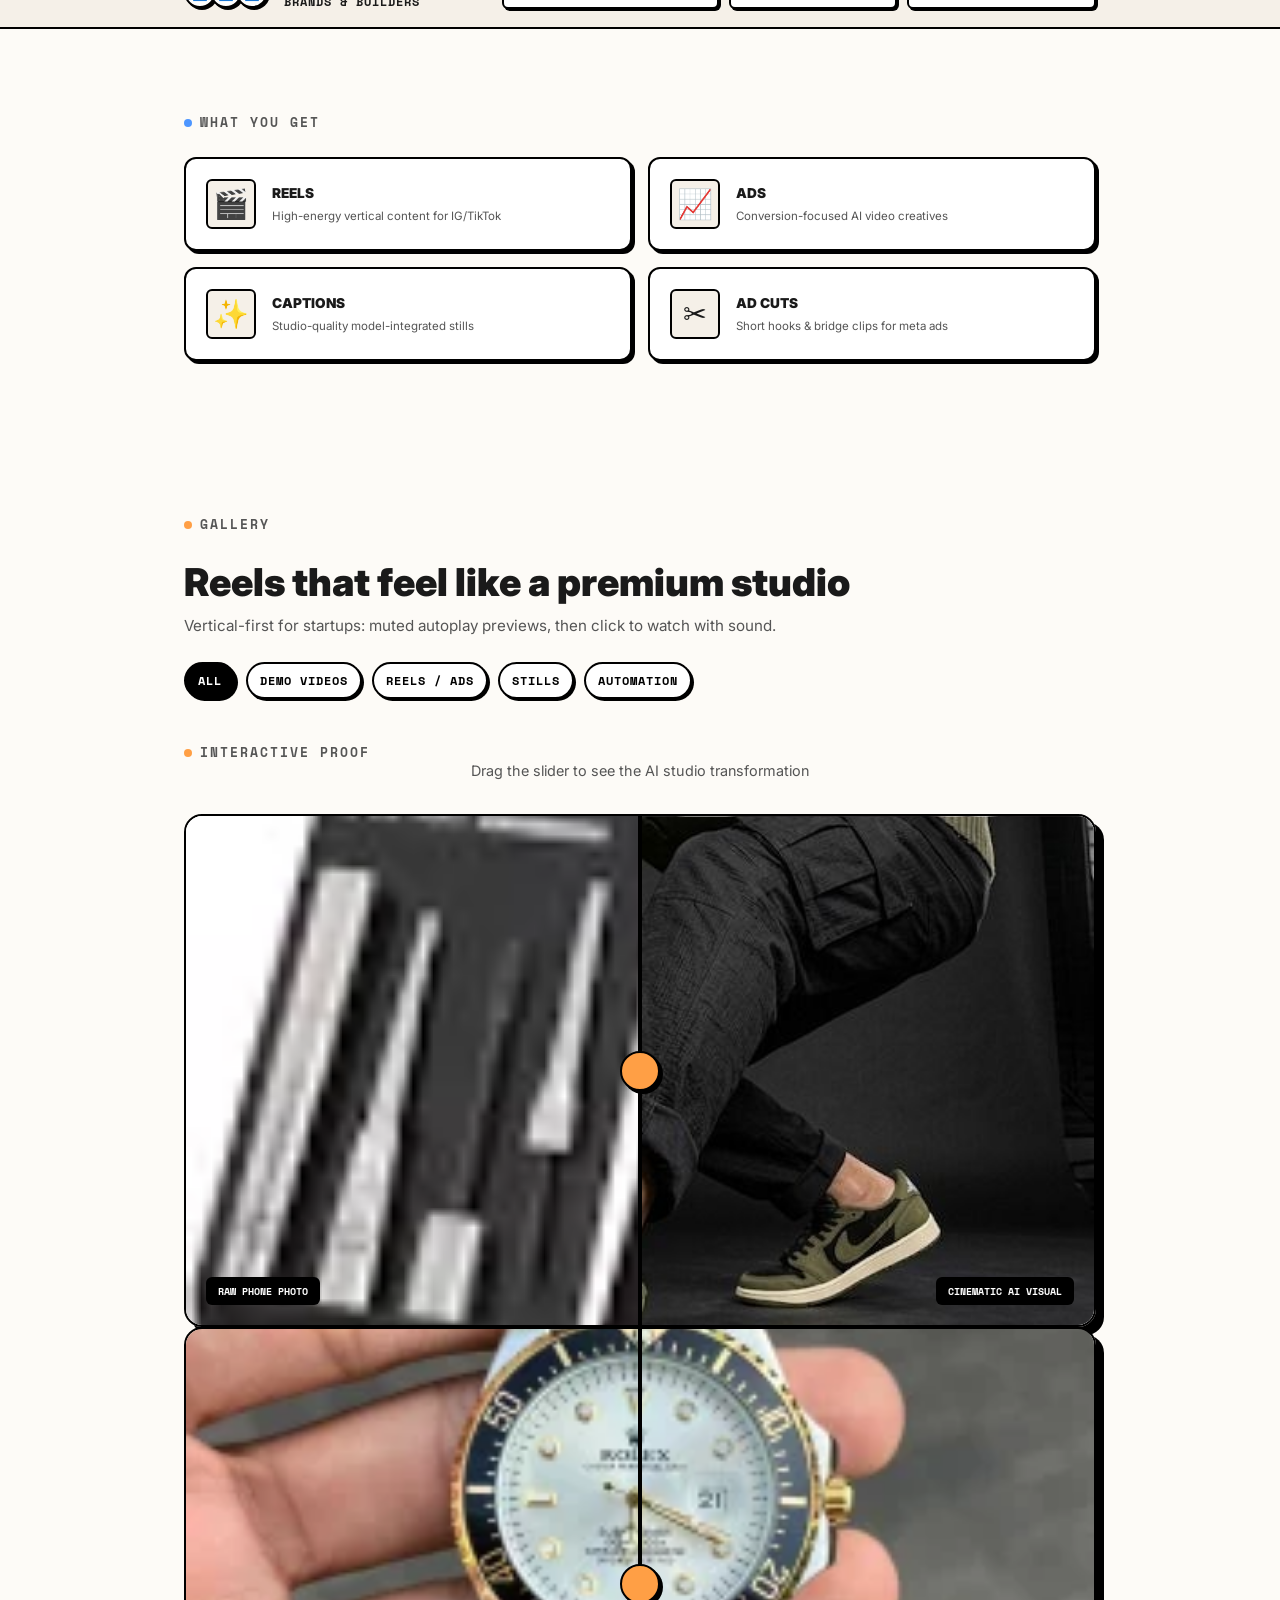
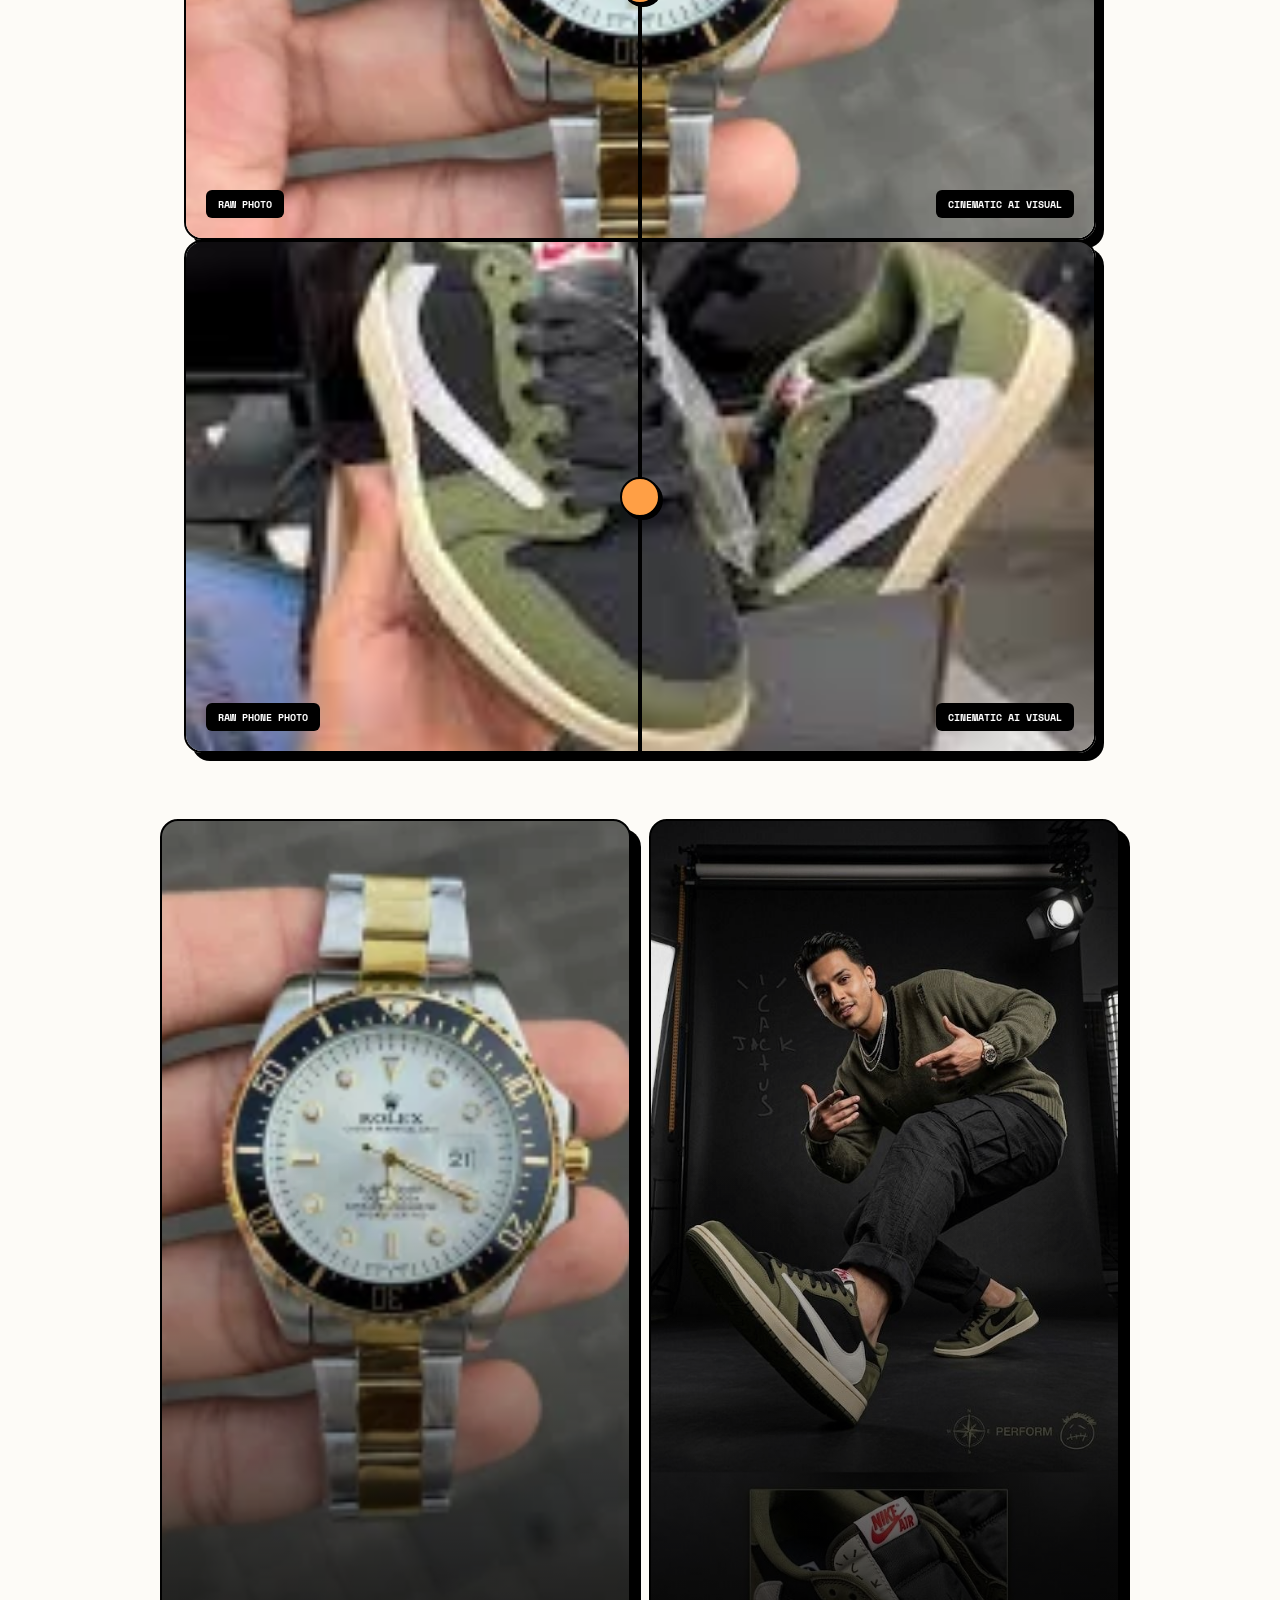
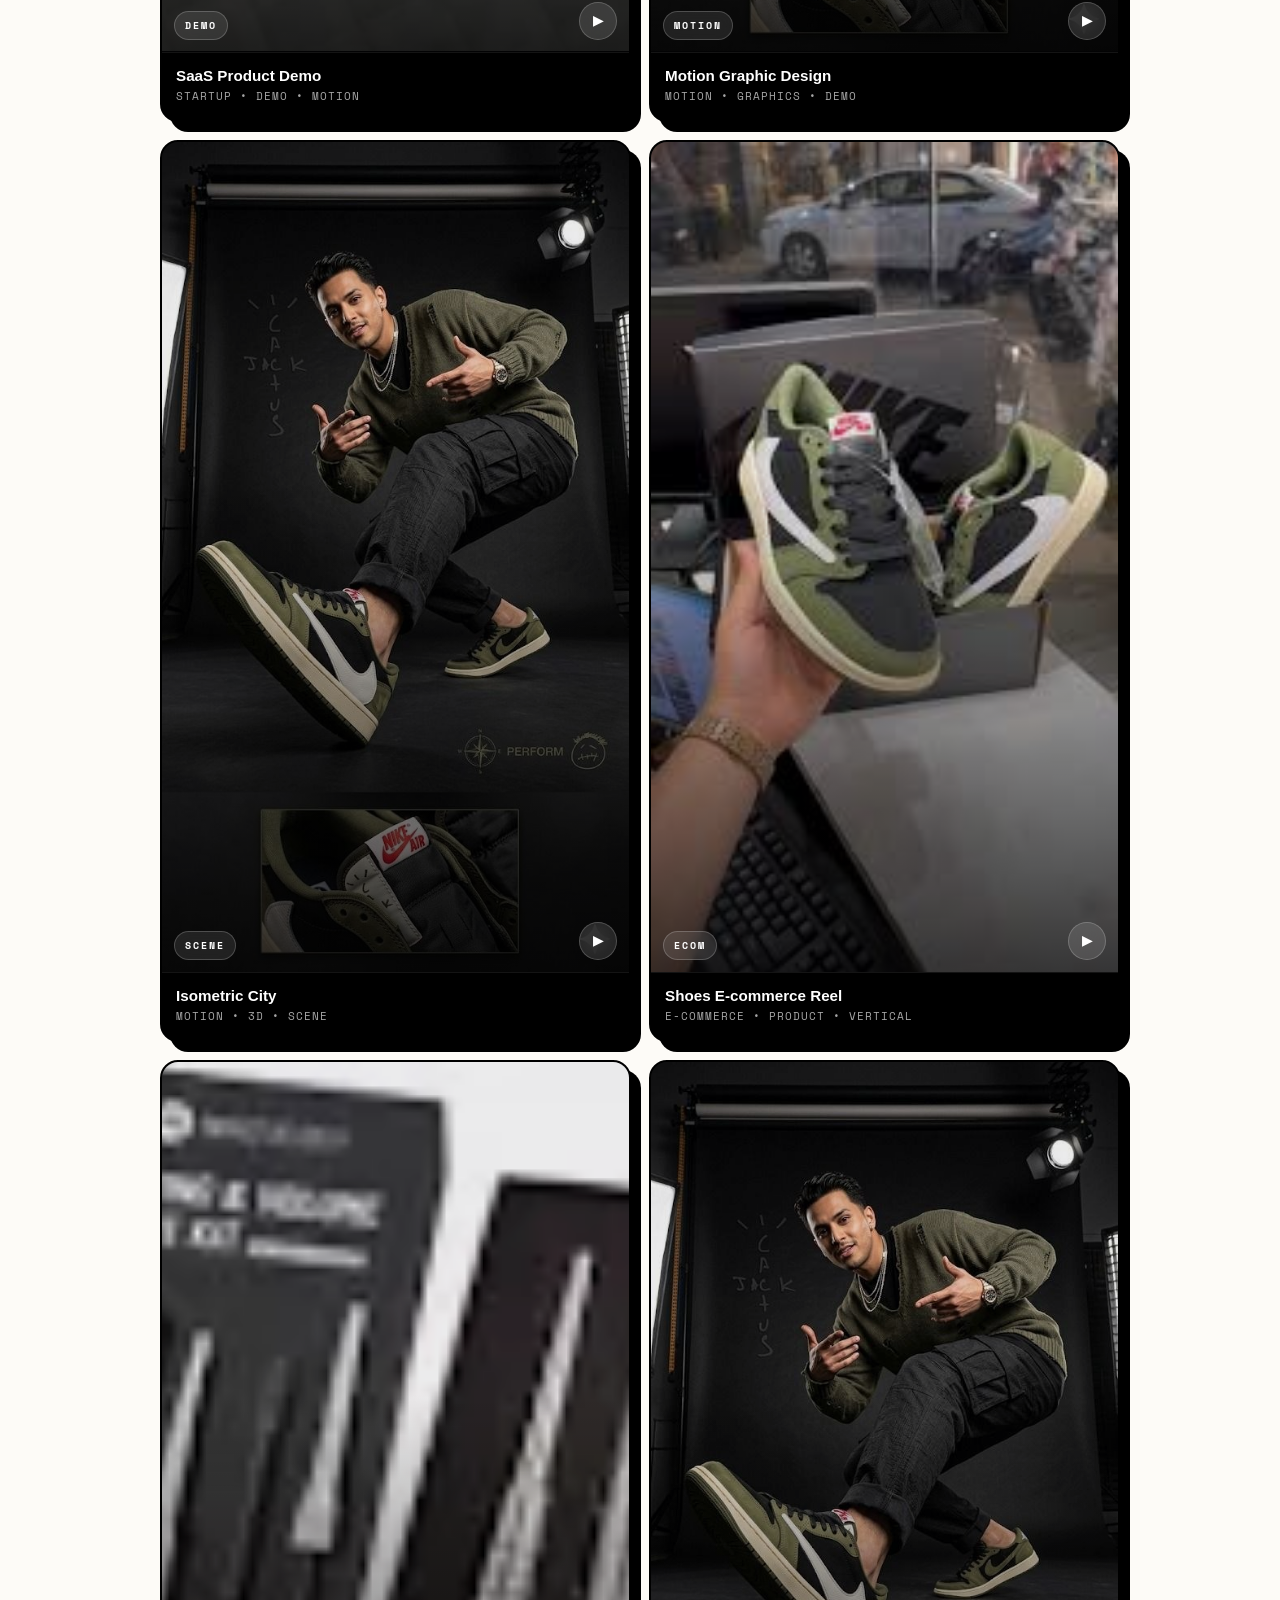
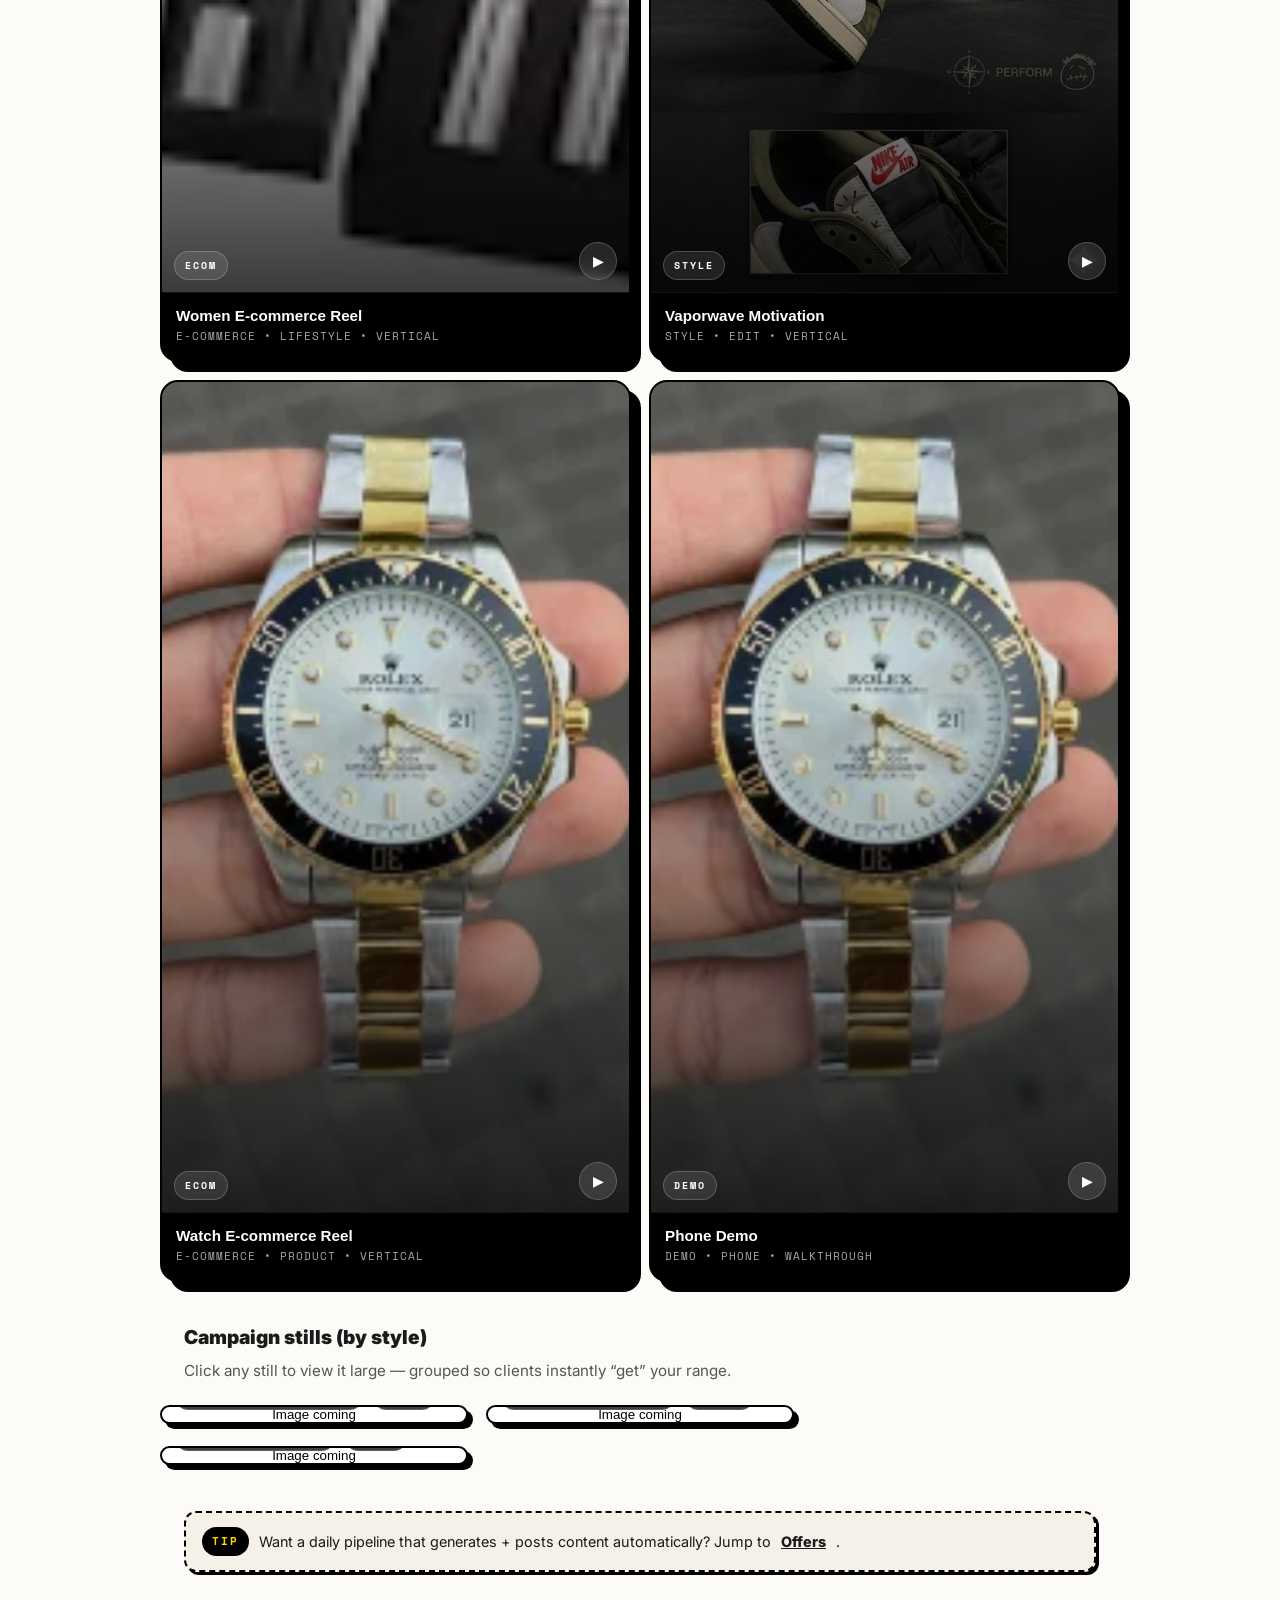
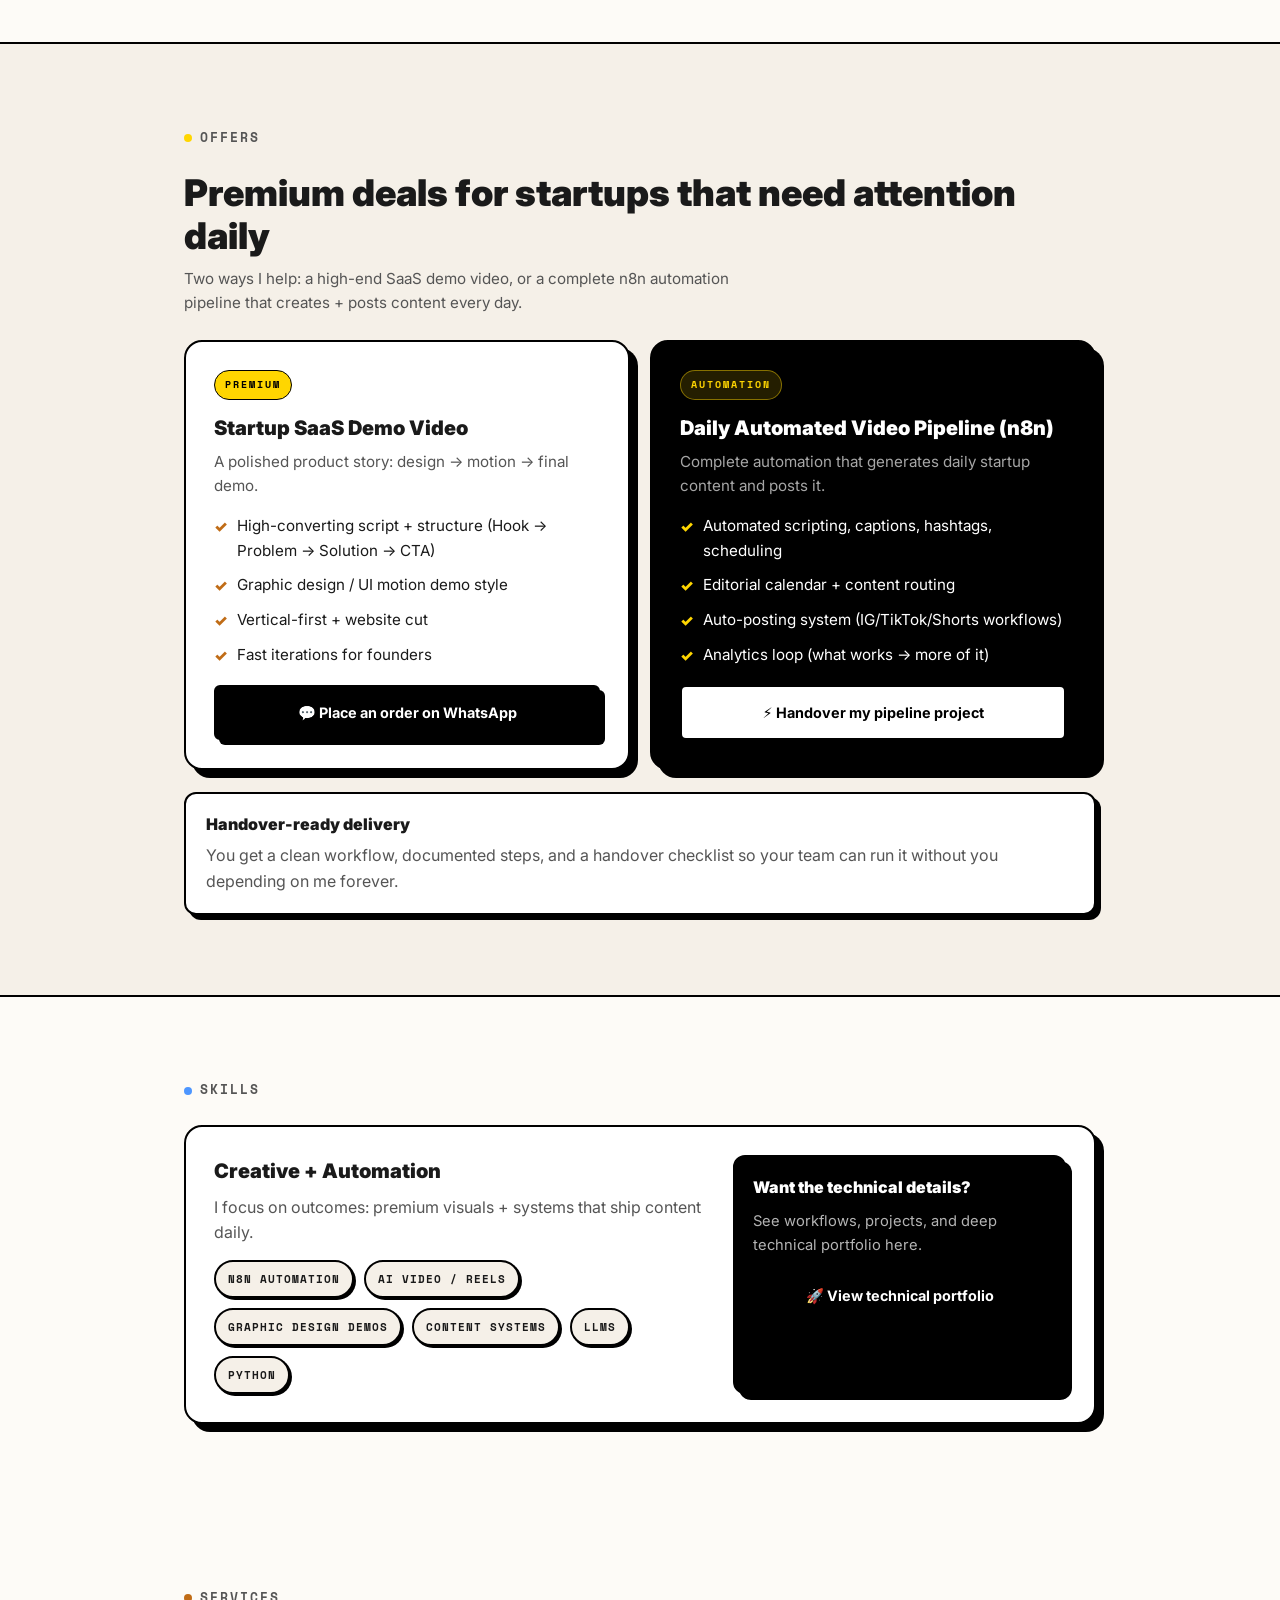
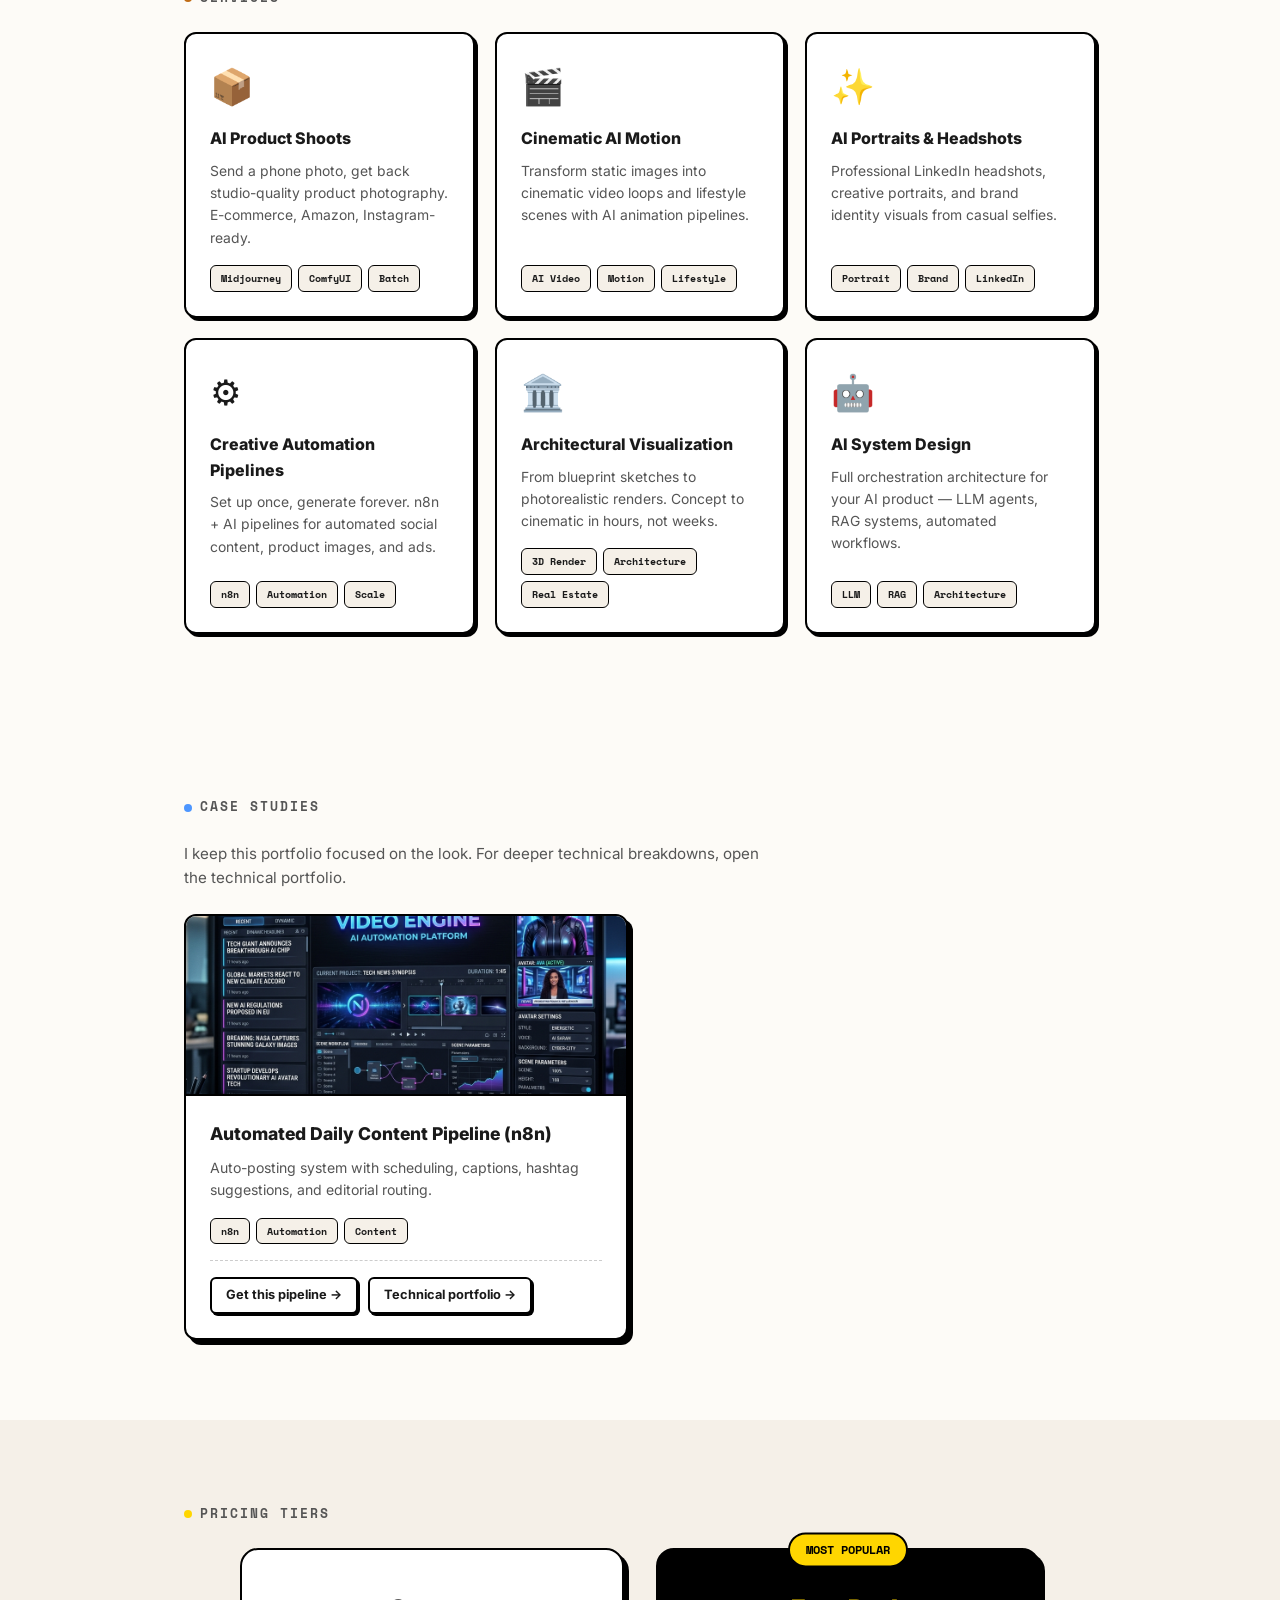
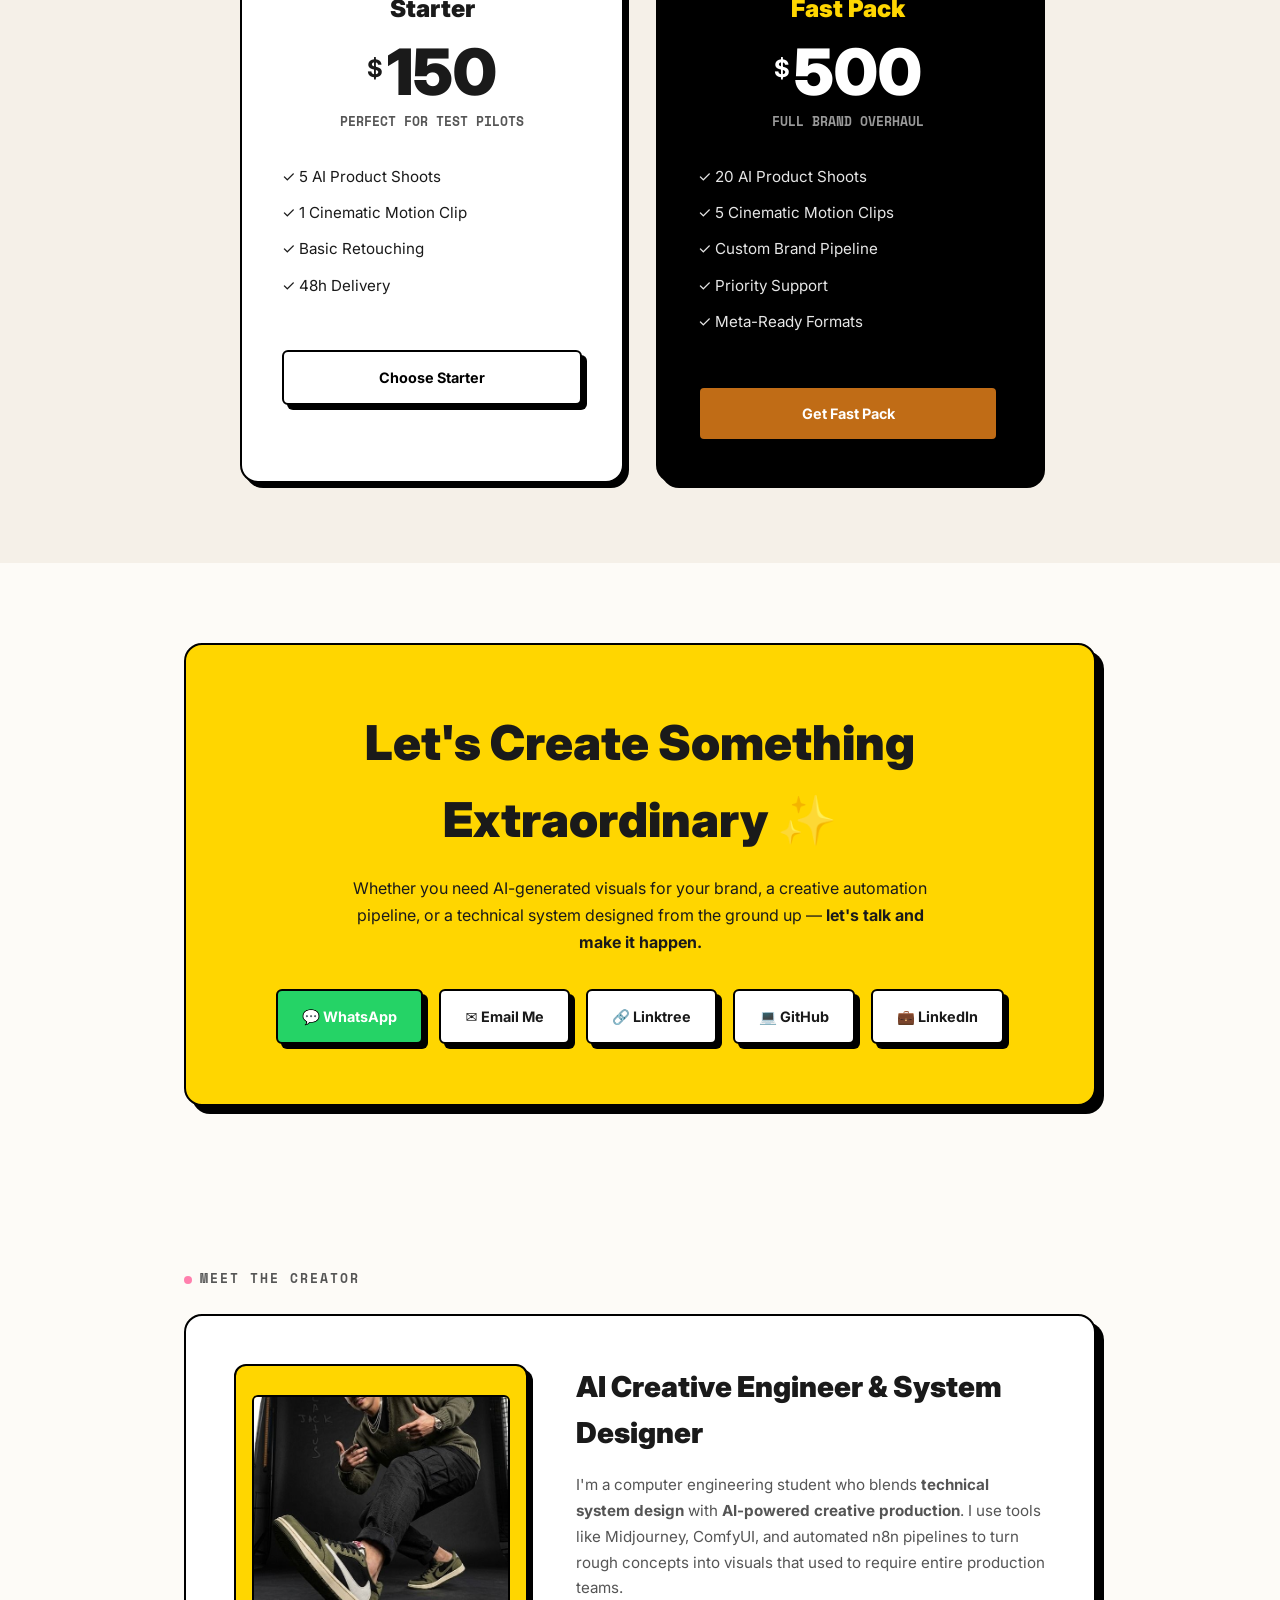
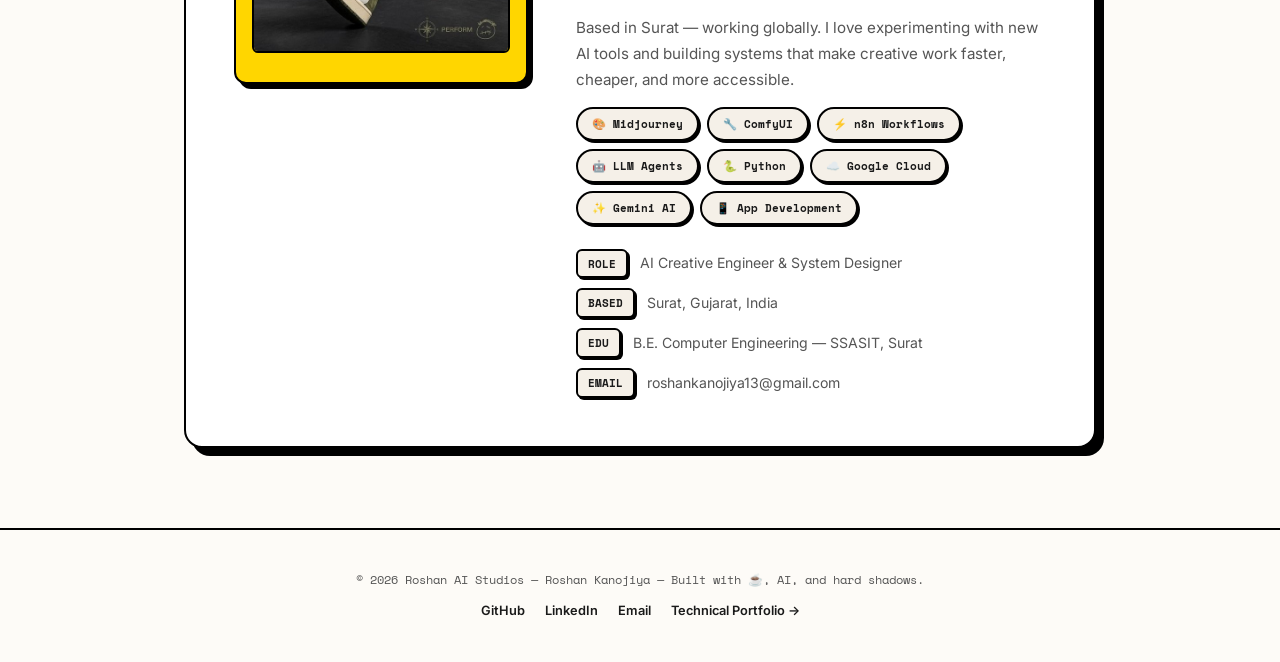
==== commit 5c77a791: "feat: update portfolio with interactive proof slider and refined sections" ====
--- a/port 2/index.html
+++ b/port 2/index.html
@@ -192,6 +192,64 @@
                 <button class="tab-btn" type="button" data-filter="automation">Automation</button>
             </div>
         </div>
+
+        <!-- ===== INTERACTIVE BEFORE/AFTER SLIDER ===== -->
+        <section class="section slider-section slider-gallery-section" style="padding-top: 40px; padding-bottom: 40px;">
+            <div class="container">
+                <span class="section-label" style="margin-bottom: 12px;"><span class="dot" style="background: var(--accent-orange)"></span> Interactive Proof</span>
+                <p class="slider-subtitle">Drag the slider to see the AI studio transformation</p>
+
+                <div class="slider-gallery">
+                    <!-- Slider instance 1 -->
+                    <div class="slider-container reveal" data-before-after="true" data-ratio="16/9">
+                        <div class="slider-image before-image">
+                            <img src="shopping (2) - Copy.webp" alt="Before: raw input">
+                            <span class="slider-label slider-label--before">RAW PHONE PHOTO</span>
+                        </div>
+                        <div class="slider-image after-image">
+                            <img src="studio-image.jpg" alt="After: cinematic output">
+                            <span class="slider-label slider-label--after">CINEMATIC AI VISUAL</span>
+                        </div>
+                        <div class="slider-handle">
+                            <div class="handle-line"></div>
+                            <div class="handle-circle"></div>
+                        </div>
+                    </div>
+
+                    <!-- Slider instance 2 -->
+                    <div class="slider-container reveal" data-before-after="true" data-ratio="1/1">
+                        <div class="slider-image before-image">
+                            <img src="watch-raw.png" alt="Before: watch raw">
+                            <span class="slider-label slider-label--before">RAW PHOTO</span>
+                        </div>
+                        <div class="slider-image after-image">
+                            <img src="Gemini_Generated_Image_g99kx8g99kx8g99k.png" alt="After: cinematic output">
+                            <span class="slider-label slider-label--after">CINEMATIC AI VISUAL</span>
+                        </div>
+                        <div class="slider-handle">
+                            <div class="handle-line"></div>
+                            <div class="handle-circle"></div>
+                        </div>
+                    </div>
+
+                    <!-- Slider instance 3 -->
+                    <div class="slider-container reveal" data-before-after="true" data-ratio="4/5">
+                        <div class="slider-image before-image">
+                            <img src="shoes-raw.jpg" alt="Before: shoes raw">
+                            <span class="slider-label slider-label--before">RAW PHONE PHOTO</span>
+                        </div>
+                        <div class="slider-image after-image">
+                            <img src="ChatGPT Image Mar 29, 2026, 01_30_43 PM.png" alt="After: cinematic output">
+                            <span class="slider-label slider-label--after">CINEMATIC AI VISUAL</span>
+                        </div>
+                        <div class="slider-handle">
+                            <div class="handle-line"></div>
+                            <div class="handle-circle"></div>
+                        </div>
+                    </div>
+                </div>
+            </div>
+        </section>
 
         <!-- Reels wall -->
         <div class="reels-wall" aria-label="Video reels wall">
@@ -362,9 +420,12 @@
 
         <div class="masonry" aria-label="Image masonry">
             <button class="masonry-item reveal js-open-modal" type="button" data-filter-item="stills"
-                data-style="Hyper_Realistic_Products" data-modal-kind="image" data-src="studio-image.jpg"
+                data-style="Hyper_Realistic_Products" data-modal-kind="image" data-src=""
                 data-title="Hyper-Realistic Product Still" data-tags="Product • Studio • High detail">
-                <img src="studio-image.jpg" alt="Hyper-realistic product still" loading="lazy" />
+                <div class="masonry-placeholder" aria-hidden="true">
+                    <div class="masonry-ratio"></div>
+                    <div class="placeholder-text">Image coming</div>
+                </div>
                 <div class="masonry-caption">
                     <span class="cap-style">Hyper-Realistic Products</span>
                     <span class="cap-tag">Studio</span>
@@ -372,9 +433,12 @@
             </button>
 
             <button class="masonry-item reveal js-open-modal" type="button" data-filter-item="stills"
-                data-style="Cinematic_Characters" data-modal-kind="image" data-src="shopping (2) - Copy.webp"
+                data-style="Cinematic_Characters" data-modal-kind="image" data-src=""
                 data-title="Cinematic Character Still" data-tags="Character • Cinematic • Poster">
-                <img src="shopping (2) - Copy.webp" alt="Cinematic character still" loading="lazy" />
+                <div class="masonry-placeholder" aria-hidden="true">
+                    <div class="masonry-ratio"></div>
+                    <div class="placeholder-text">Image coming</div>
+                </div>
                 <div class="masonry-caption">
                     <span class="cap-style">Cinematic Characters</span>
                     <span class="cap-tag">Poster</span>
@@ -382,9 +446,12 @@
             </button>
 
             <button class="masonry-item reveal js-open-modal" type="button" data-filter-item="stills"
-                data-style="Architectural_Concepts" data-modal-kind="image" data-src="watch-raw.png"
+                data-style="Architectural_Concepts" data-modal-kind="image" data-src=""
                 data-title="Architectural Concept" data-tags="Architecture • Concept • Mood">
-                <img src="watch-raw.png" alt="Architectural concept still" loading="lazy" />
+                <div class="masonry-placeholder" aria-hidden="true">
+                    <div class="masonry-ratio"></div>
+                    <div class="placeholder-text">Image coming</div>
+                </div>
                 <div class="masonry-caption">
                     <span class="cap-style">Architectural Concepts</span>
                     <span class="cap-tag">Concept</span>
@@ -491,65 +558,6 @@
         </div>
     </section>
 
-    <!-- ===== ABOUT / MEET THE CREATOR ===== -->
-    <section class="section" id="about">
-        <div class="container">
-            <span class="section-label"><span class="dot"></span> Meet The Creator</span>
-            <div class="about-card reveal">
-                <div class="about-photo-wrapper">
-                    <div class="photo-placeholder">
-                        <img src="studio-image.jpg" alt="Roshan Kanojiya" />
-                    </div>
-                </div>
-                <div class="about-content">
-                    <h2>AI Creative Engineer & System Designer</h2>
-                    <p>
-                        I'm a computer engineering student who blends <strong>technical system design</strong> with
-                        <strong>AI-powered creative production</strong>. I use tools like Midjourney, ComfyUI, and
-                        automated n8n pipelines to turn rough concepts into visuals that used to require entire
-                        production teams.
-                    </p>
-                    <p>
-                        Based in Surat — working globally. I love experimenting with new AI tools and building systems
-                        that make creative work faster, cheaper, and more accessible.
-                    </p>
-
-                    <!-- Tool tags -->
-                    <div class="about-tool-tags">
-                        <span class="tool-tag">🎨 Midjourney</span>
-                        <span class="tool-tag">🔧 ComfyUI</span>
-                        <span class="tool-tag">⚡ n8n Workflows</span>
-                        <span class="tool-tag">🤖 LLM Agents</span>
-                        <span class="tool-tag">🐍 Python</span>
-                        <span class="tool-tag">☁️ Google Cloud</span>
-                        <span class="tool-tag">✨ Gemini AI</span>
-                        <span class="tool-tag">📱 App Development</span>
-                    </div>
-
-                    <div class="about-details">
-                        <div class="detail-row">
-                            <span class="label">ROLE</span>
-                            <span class="value">AI Creative Engineer & System Designer</span>
-                        </div>
-                        <div class="detail-row">
-                            <span class="label">BASED</span>
-                            <span class="value">Surat, Gujarat, India</span>
-                        </div>
-                        <div class="detail-row">
-                            <span class="label">EDU</span>
-                            <span class="value">B.E. Computer Engineering — SSASIT, Surat</span>
-                        </div>
-                        <div class="detail-row">
-                            <span class="label">EMAIL</span>
-                            <span class="value"><a
-                                    href="mailto:roshankanojiya13@gmail.com">roshankanojiya13@gmail.com</a></span>
-                        </div>
-                    </div>
-                </div>
-            </div>
-        </div>
-    </section>
-
     <!-- ===== SERVICES ===== -->
     <section class="section" id="services">
         <div class="container">
@@ -628,31 +636,6 @@
                     </div>
                 </div>
 
-            </div>
-        </div>
-    </section>
-
-    <!-- ===== INTERACTIVE BEFORE/AFTER SLIDER ===== -->
-    <section class="section slider-section">
-        <div class="container">
-            <span class="section-label"><span class="dot" style="background: var(--accent-orange)"></span> Interactive
-                Proof</span>
-            <p class="slider-subtitle">Drag the slider to see the AI studio transformation</p>
-            <div class="slider-container reveal" id="beforeAfterSlider">
-                <div class="slider-image before-image">
-                    <img src="shopping (2) - Copy.webp" alt="Before: raw input">
-                    <span class="slider-label slider-label--before">RAW PHONE PHOTO</span>
-                </div>
-                <div class="slider-image after-image">
-                    <img src="studio-image.jpg" alt="After: cinematic output">
-                    <span class="slider-label slider-label--after">CINEMATIC AI VISUAL</span>
-                </div>
-                <div class="slider-handle">
-                    <div class="handle-line"></div>
-                    <div class="handle-circle">
-                        <i class="fa-solid fa-arrows-left-right"></i>
-                    </div>
-                </div>
             </div>
         </div>
     </section>
@@ -766,6 +749,65 @@
         </div>
     </section>
 
+    <!-- ===== ABOUT / MEET THE CREATOR ===== -->
+    <section class="section" id="about">
+        <div class="container">
+            <span class="section-label"><span class="dot"></span> Meet The Creator</span>
+            <div class="about-card reveal">
+                <div class="about-photo-wrapper">
+                    <div class="photo-placeholder">
+                        <img src="studio-image.jpg" alt="Roshan Kanojiya" />
+                    </div>
+                </div>
+                <div class="about-content">
+                    <h2>AI Creative Engineer & System Designer</h2>
+                    <p>
+                        I'm a computer engineering student who blends <strong>technical system design</strong> with
+                        <strong>AI-powered creative production</strong>. I use tools like Midjourney, ComfyUI, and
+                        automated n8n pipelines to turn rough concepts into visuals that used to require entire
+                        production teams.
+                    </p>
+                    <p>
+                        Based in Surat — working globally. I love experimenting with new AI tools and building systems
+                        that make creative work faster, cheaper, and more accessible.
+                    </p>
+
+                    <!-- Tool tags -->
+                    <div class="about-tool-tags">
+                        <span class="tool-tag">🎨 Midjourney</span>
+                        <span class="tool-tag">🔧 ComfyUI</span>
+                        <span class="tool-tag">⚡ n8n Workflows</span>
+                        <span class="tool-tag">🤖 LLM Agents</span>
+                        <span class="tool-tag">🐍 Python</span>
+                        <span class="tool-tag">☁️ Google Cloud</span>
+                        <span class="tool-tag">✨ Gemini AI</span>
+                        <span class="tool-tag">📱 App Development</span>
+                    </div>
+
+                    <div class="about-details">
+                        <div class="detail-row">
+                            <span class="label">ROLE</span>
+                            <span class="value">AI Creative Engineer & System Designer</span>
+                        </div>
+                        <div class="detail-row">
+                            <span class="label">BASED</span>
+                            <span class="value">Surat, Gujarat, India</span>
+                        </div>
+                        <div class="detail-row">
+                            <span class="label">EDU</span>
+                            <span class="value">B.E. Computer Engineering — SSASIT, Surat</span>
+                        </div>
+                        <div class="detail-row">
+                            <span class="label">EMAIL</span>
+                            <span class="value"><a
+                                    href="mailto:roshankanojiya13@gmail.com">roshankanojiya13@gmail.com</a></span>
+                        </div>
+                    </div>
+                </div>
+            </div>
+        </div>
+    </section>
+
     <!-- ===== FOOTER ===== -->
     <footer class="footer">
         <div class="container">
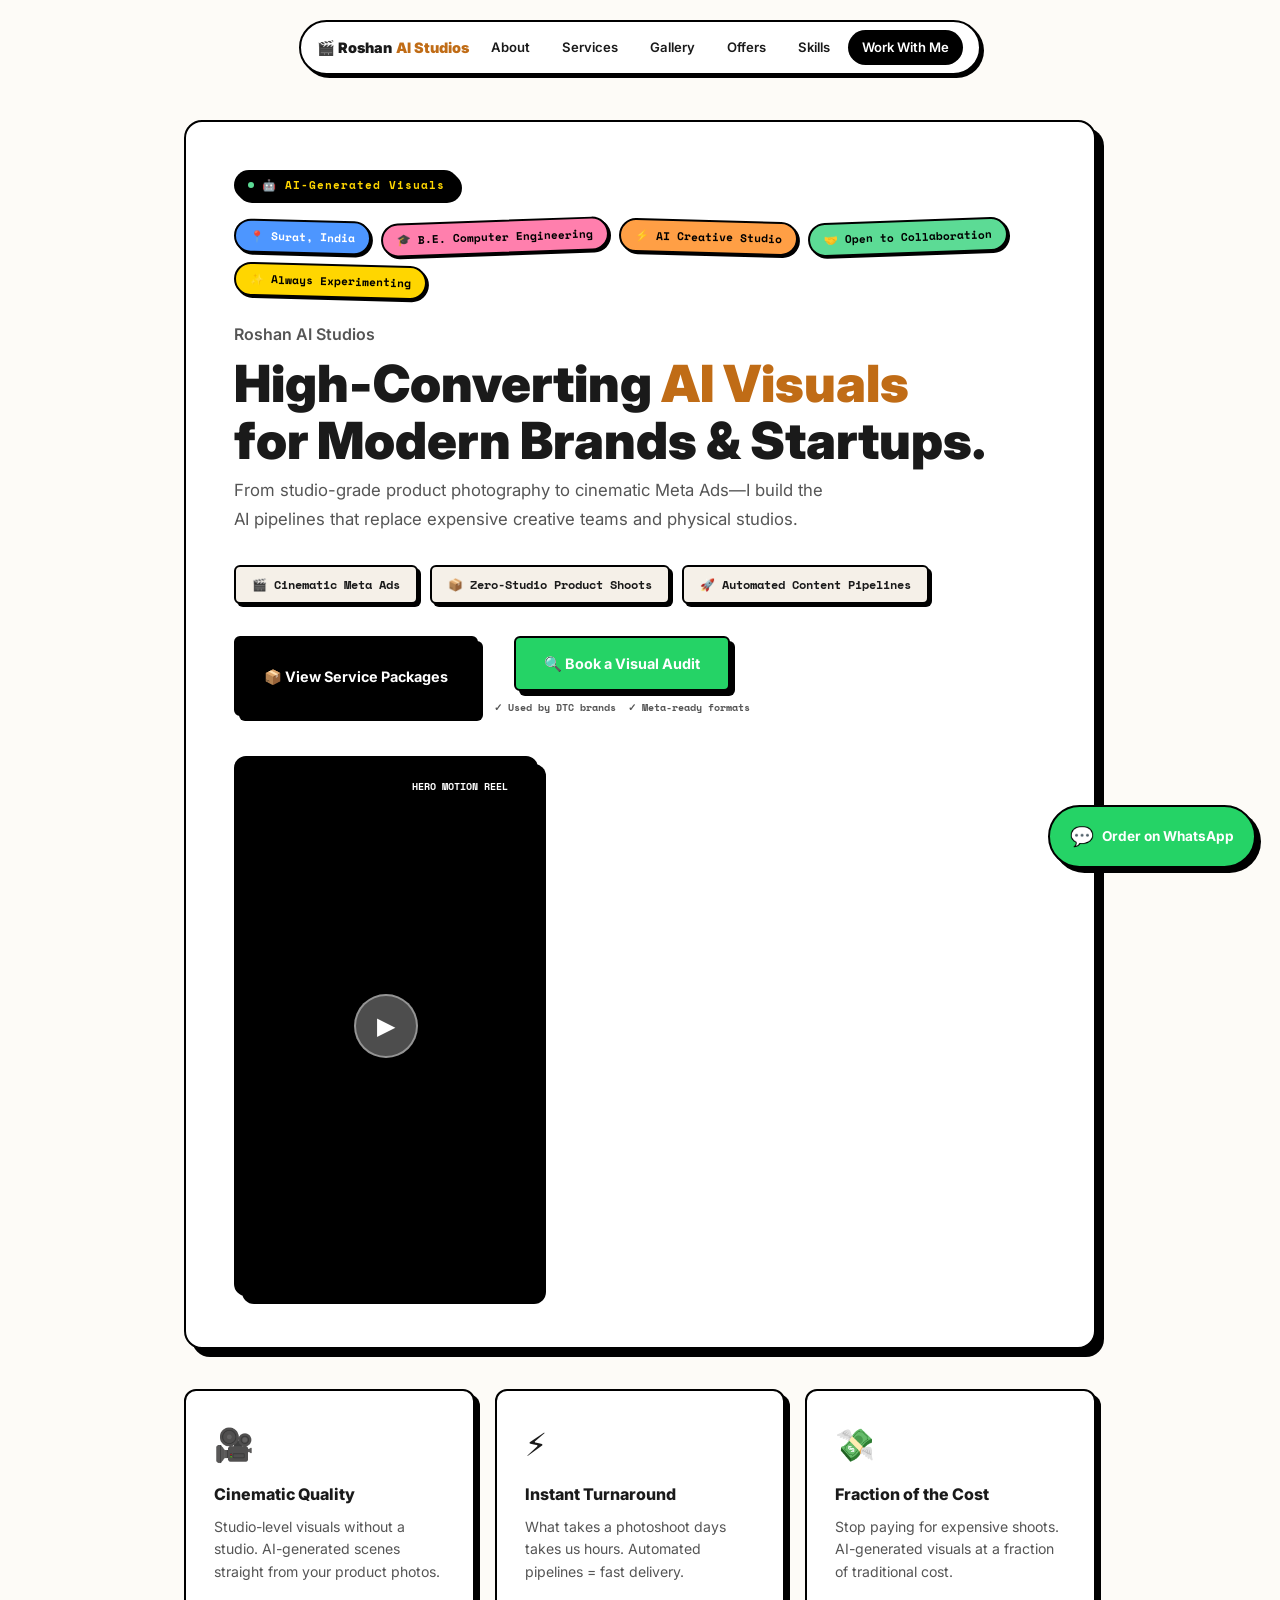
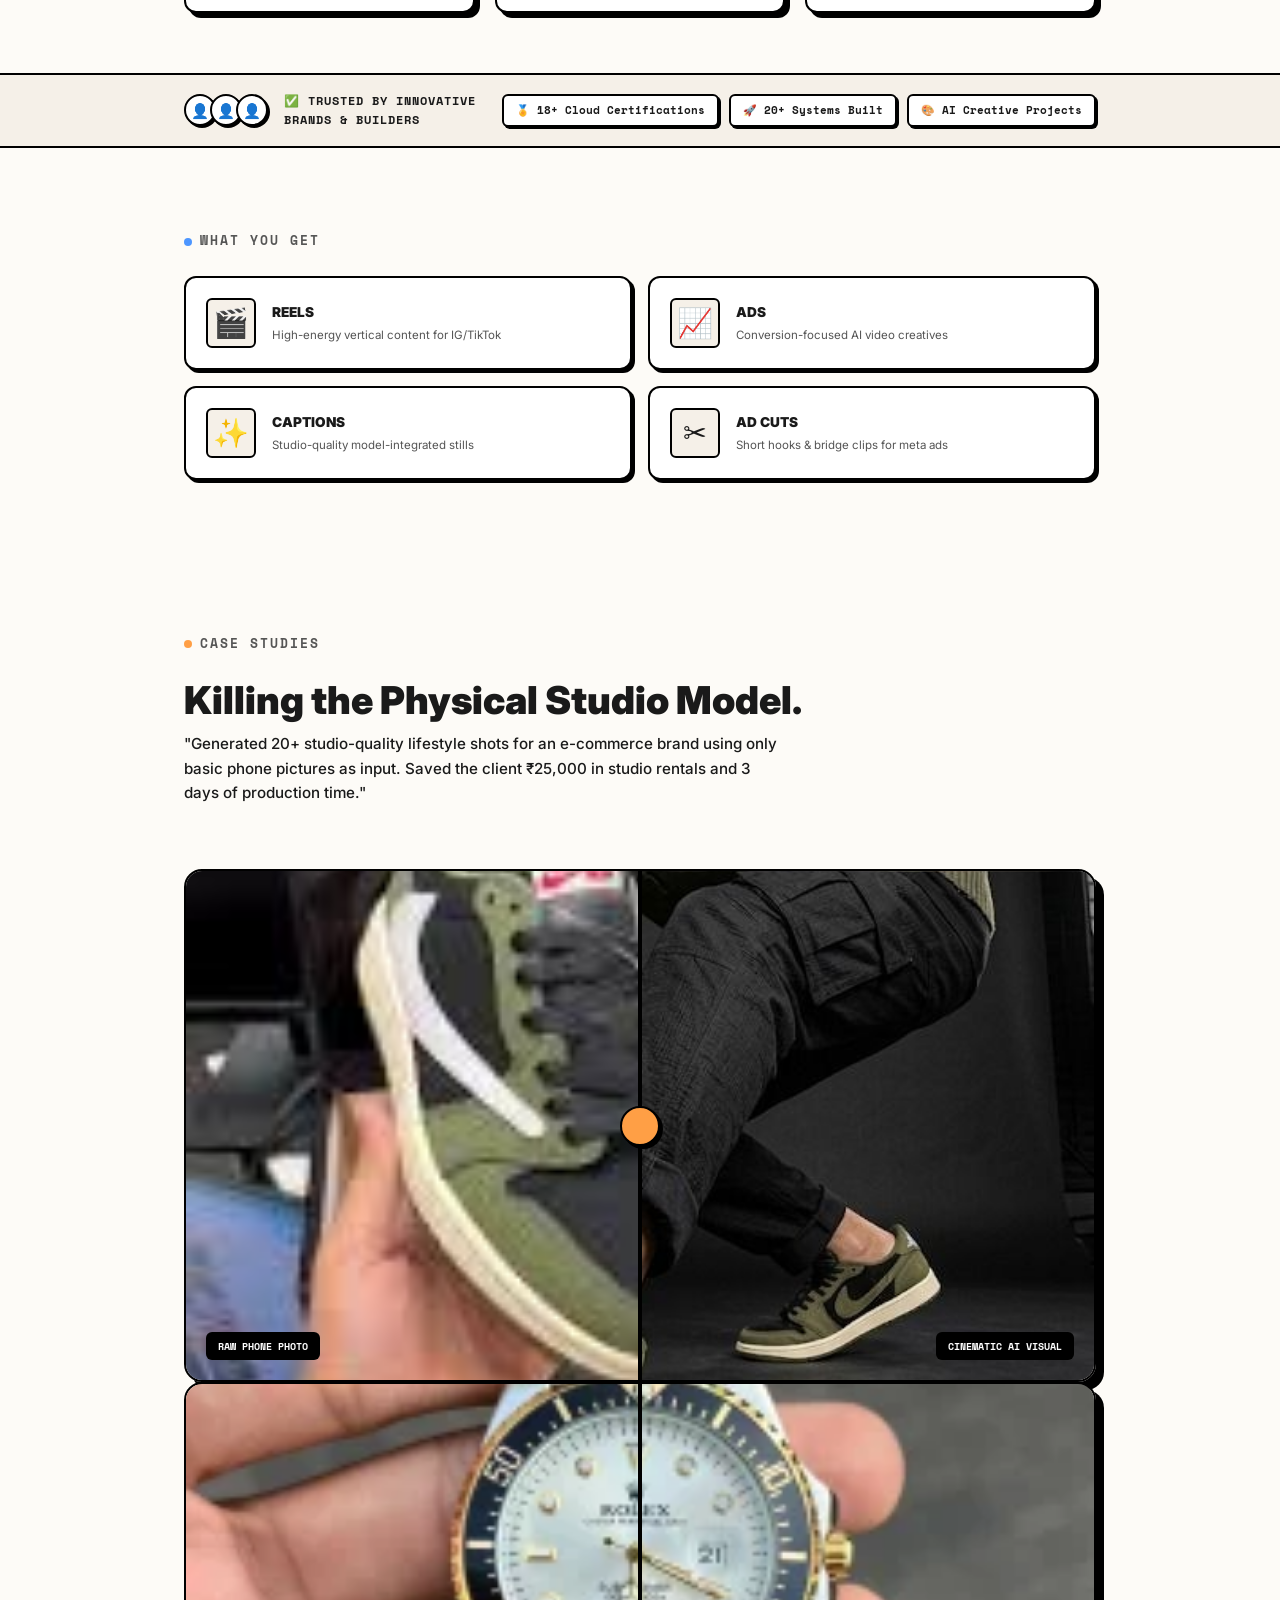
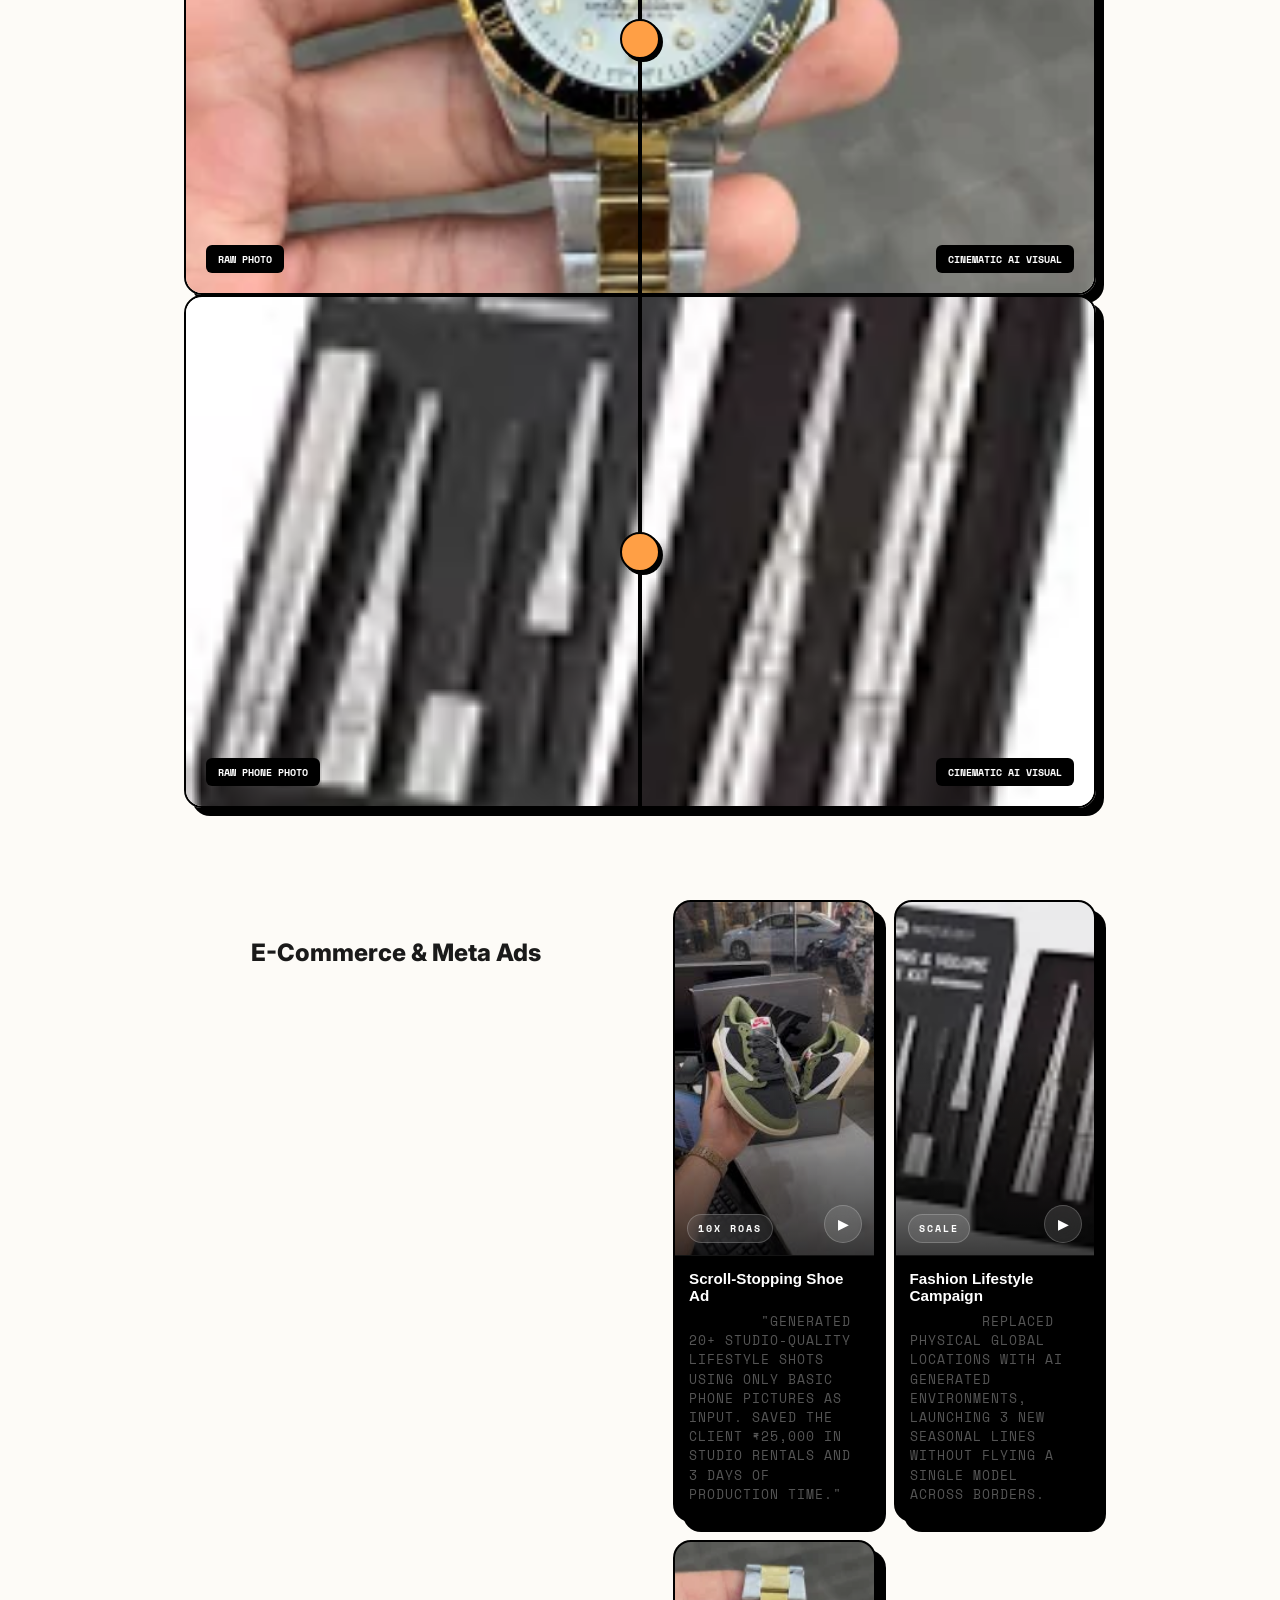
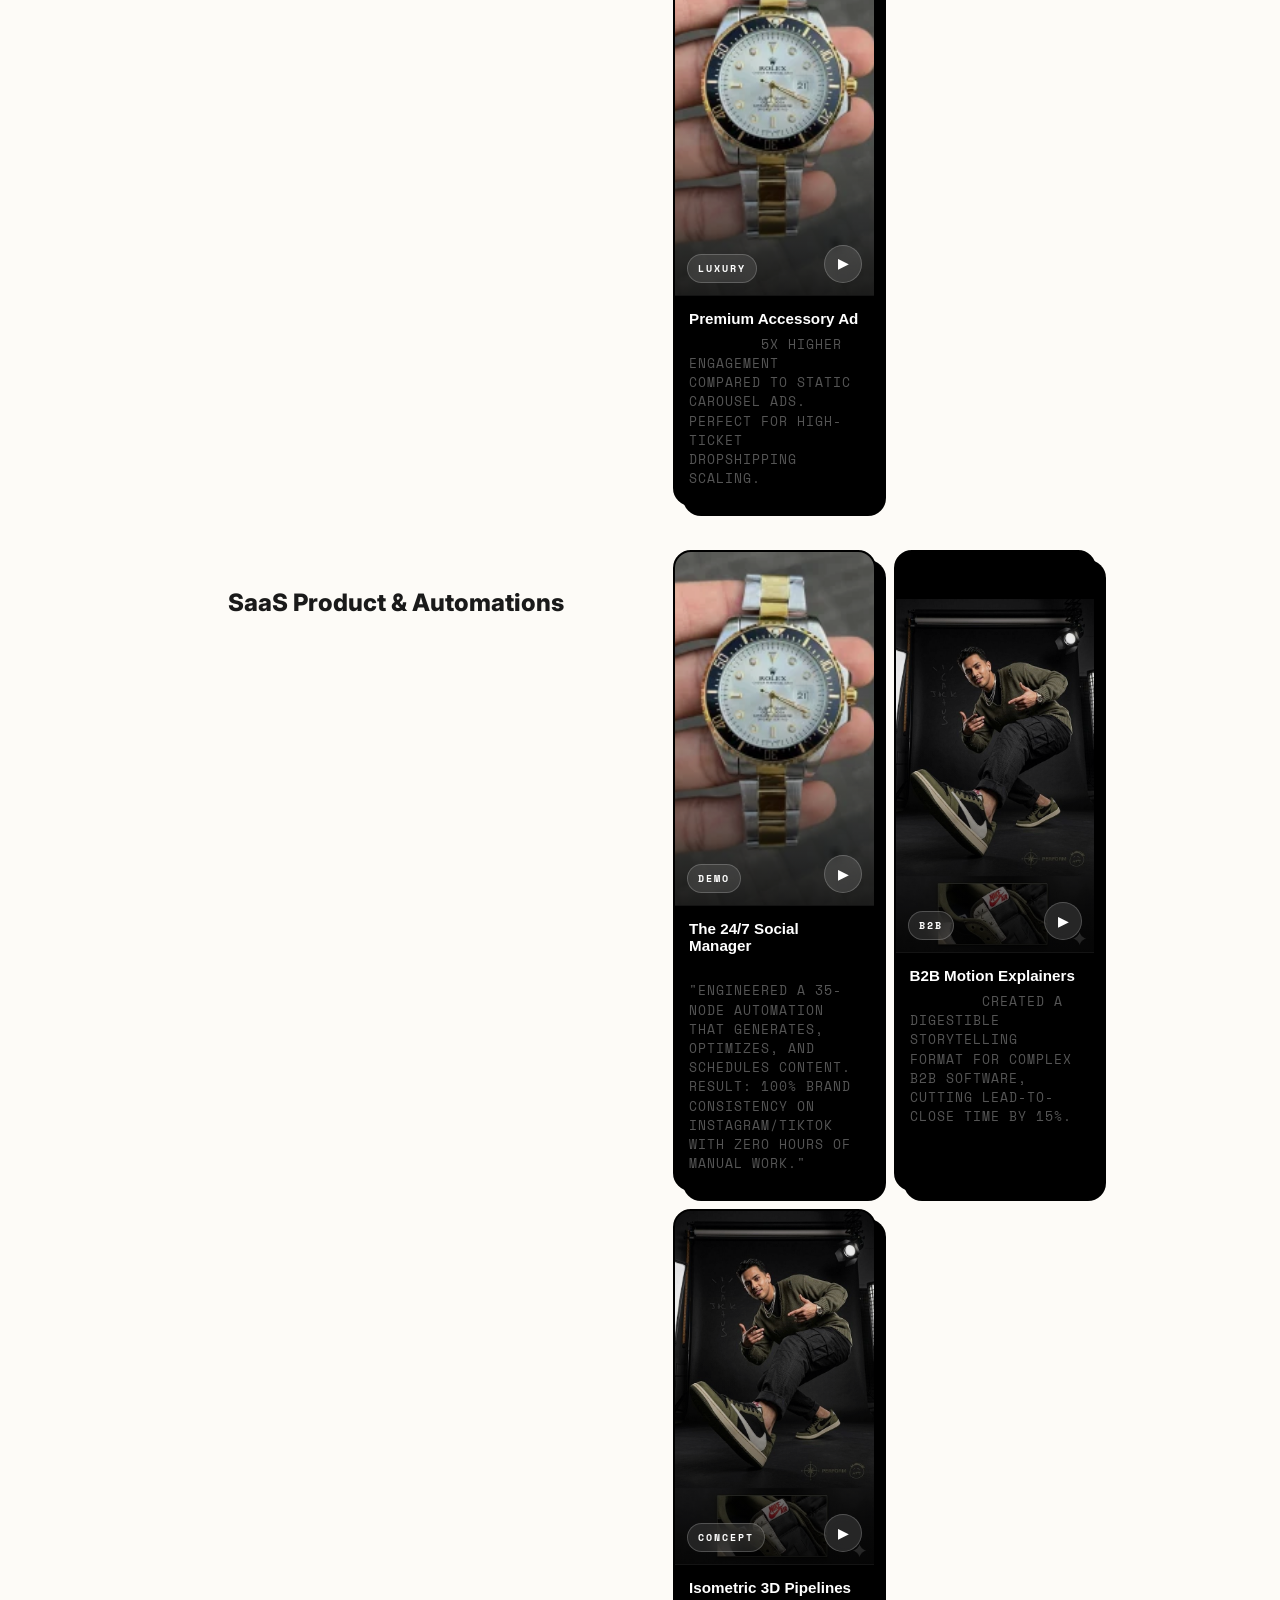
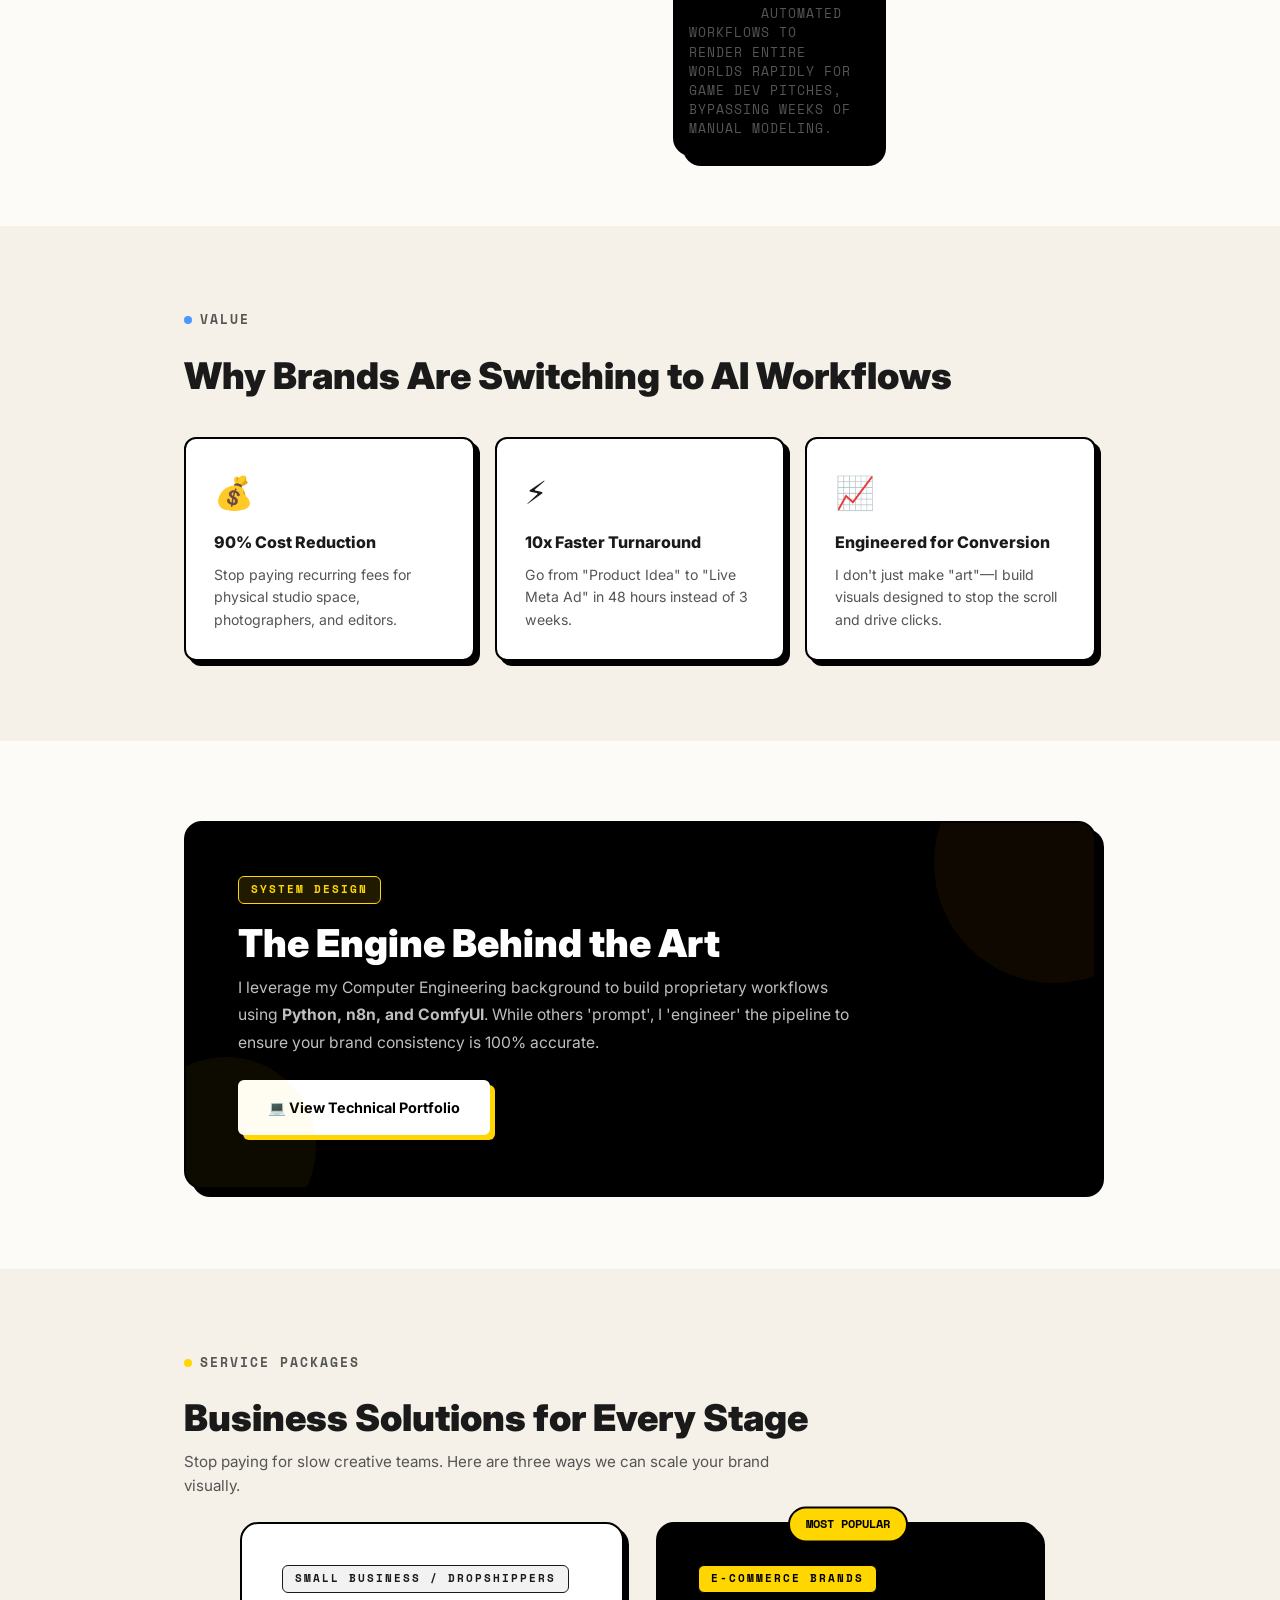
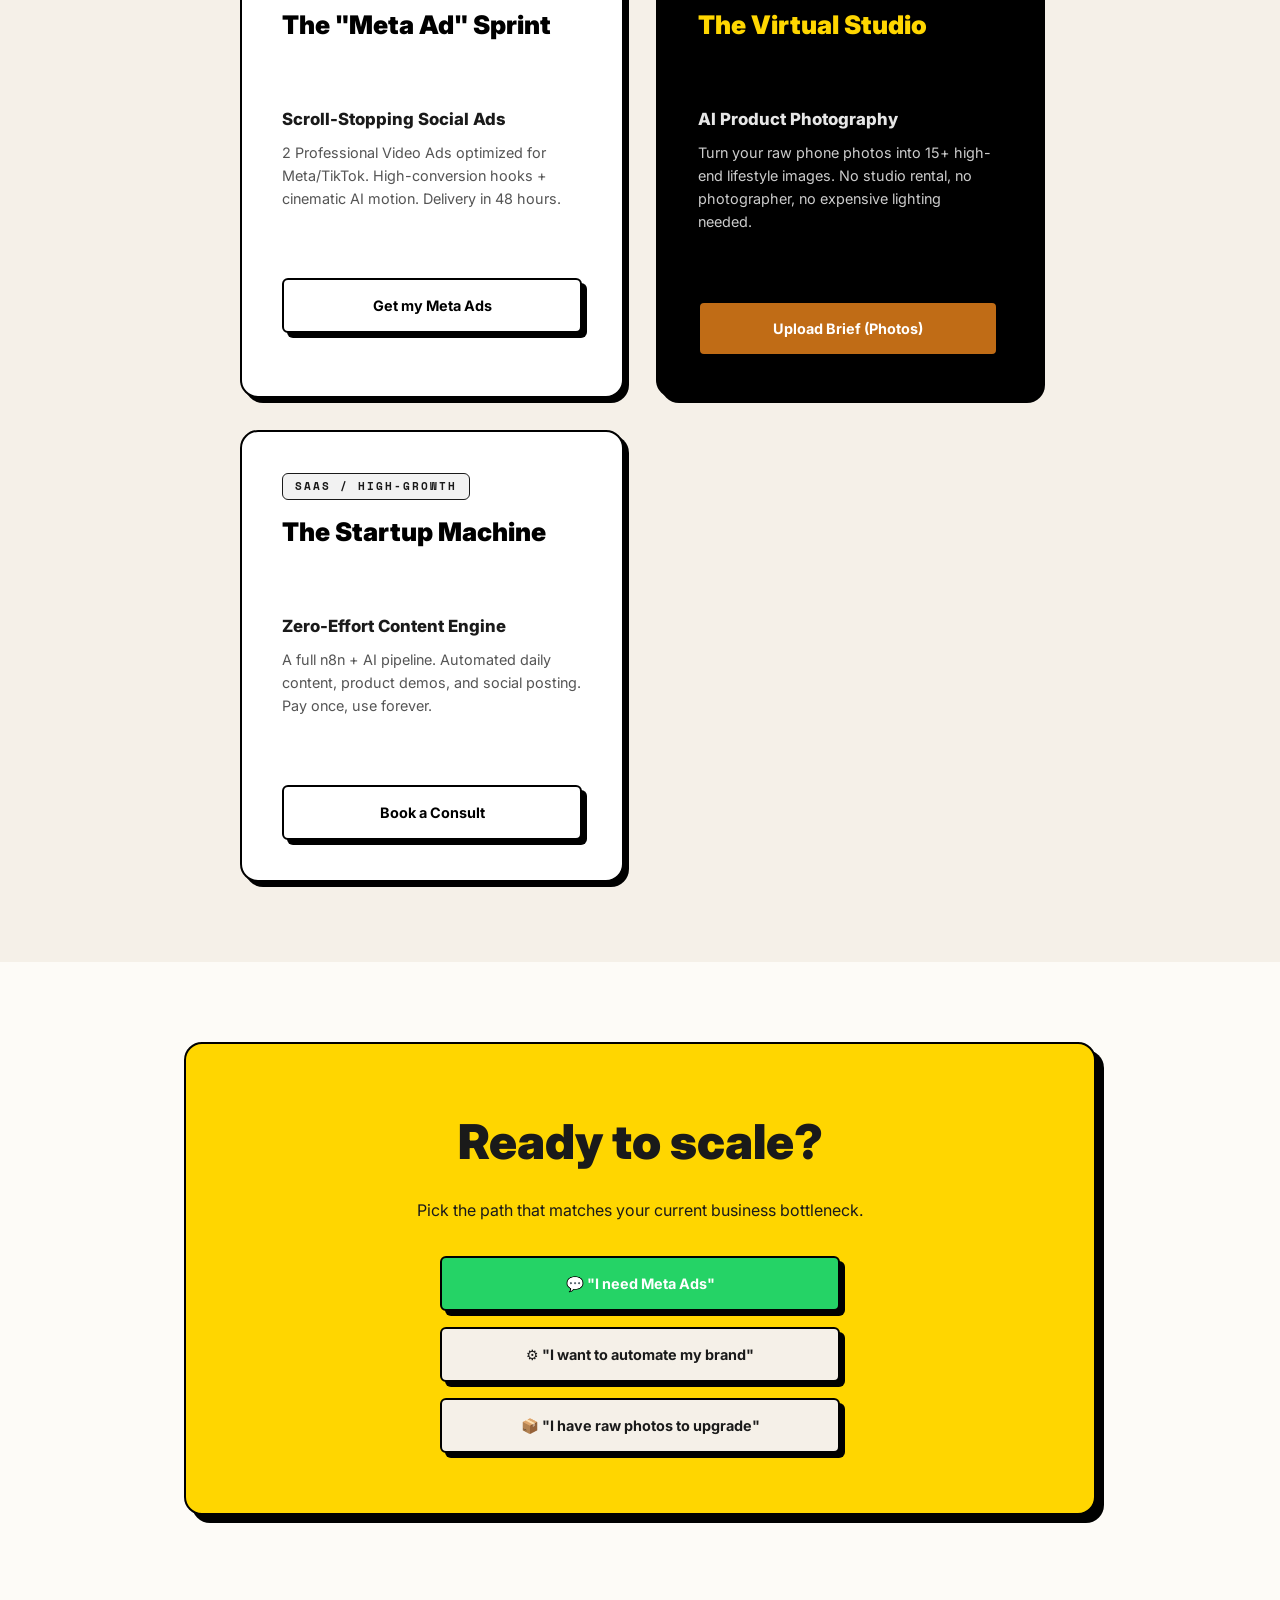
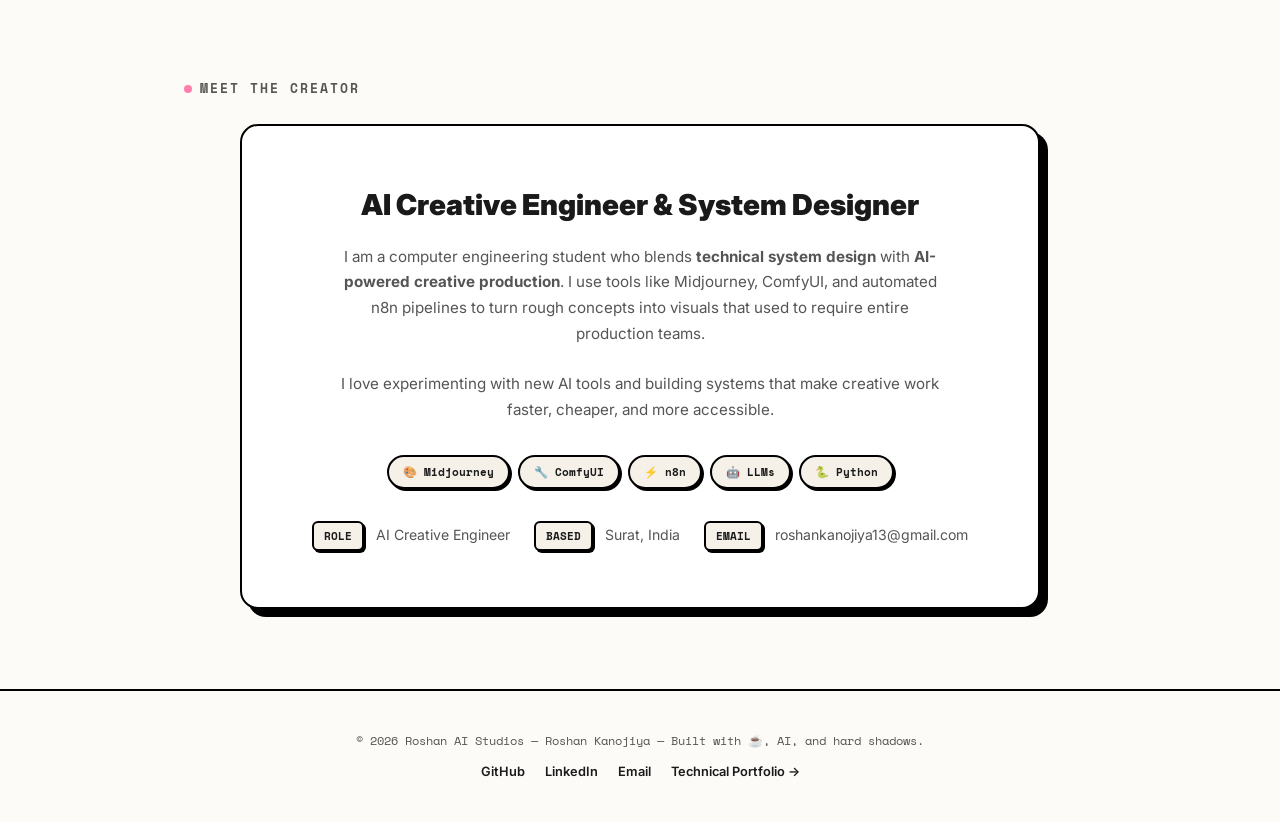
==== commit b9cc29a8: "feat: High-ticket sales redesign for port 2 (hero vertical, tiers, case studies)" ====
--- a/port 2/index.html
+++ b/port 2/index.html
@@ -50,31 +50,27 @@
                     <span class="sticker sticker--yellow">✨ Always Experimenting</span>
                 </div>
 
-                <p class="hero-greeting">Welcome to</p>
-                <h1 class="hero-name">
-                    <span class="highlight">Roshan</span> AI Studios
+                <p class="hero-greeting">Roshan AI Studios</p>
+                <h1 class="hero-name" style="font-size: clamp(2rem, 5vw, 3.2rem);">
+                    High-Converting <span class="highlight">AI Visuals</span><br/>for Modern Brands & Startups.
                 </h1>
-                <p class="hero-title">Transforming Concepts into Cinematic Reality</p>
                 <p class="hero-desc">
-                    From static product photos to <strong>studio-quality AI visuals</strong>, from
-                    rough ideas to <strong>cinematic brand content</strong> — all powered by state-of-the-art
-                    AI generation pipelines. No expensive shoots. No delays.
+                    From studio-grade product photography to cinematic Meta Ads—I build the AI pipelines that replace expensive creative teams and physical studios.
                 </p>
 
                 <!-- Stats -->
                 <div class="hero-stats">
-                    <span class="stat-chip">🎬 Cinematic AI Motion</span>
-                    <span class="stat-chip">📦 Product Shoots from Phone Photos</span>
-                    <span class="stat-chip">✨ AI Portrait & Lifestyle</span>
-                    <span class="stat-chip">🚀 Automated Creative Pipelines</span>
+                    <span class="stat-chip">🎬 Cinematic Meta Ads</span>
+                    <span class="stat-chip">📦 Zero-Studio Product Shoots</span>
+                    <span class="stat-chip">🚀 Automated Content Pipelines</span>
                 </div>
 
                 <!-- CTAs -->
                 <div class="hero-ctas">
-                    <a href="#showcase" class="btn btn-primary">🖼️ Explore AI Gallery</a>
+                    <a href="#services" class="btn btn-primary">📦 View Service Packages</a>
                     <div class="btn-group-wa">
-                        <a href="https://wa.me/91XXXXXXXXXX?text=Hi%20Roshan%2C%20I%27d%20like%20to%20discuss%20AI%20visuals"
-                            target="_blank" class="btn btn-whatsapp">💬 Order on WhatsApp</a>
+                        <a href="https://wa.me/918140411707?text=Hi%20Roshan%2C%20I%20want%20to%20book%20a%20visual%20audit"
+                            target="_blank" class="btn btn-whatsapp">🔍 Book a Visual Audit</a>
                         <div class="hero-cta-subs">
                             <span>✓ Used by DTC brands</span>
                             <span>✓ Meta-ready formats</span>
@@ -82,14 +78,14 @@
                     </div>
                 </div>
 
-                <!-- Cinematic Preview (New) -->
-                <button class="hero-preview-card reveal js-open-modal" type="button" data-modal-kind="video"
-                    data-src="motiovational-edit-with-audio.mp4" data-title="Hero Motion Reel"
-                    data-tags="Motion Design • Graphics • Premium">
-                    <div class="preview-thumb">
-                        <img src="studio-image.jpg" alt="Hero motion reel preview" />
+                <!-- Cinematic Preview (Vertical) -->
+                <button class="hero-preview-card hero-preview-vertical reveal js-open-modal" type="button" data-modal-kind="video"
+                    data-src="shoes-video.mp4" data-title="High-Converting Meta Ad"
+                    data-tags="E-Commerce • Meta Ads • Premium" style="max-width: 320px; margin: 40px auto 0;">
+                    <div class="preview-thumb" style="aspect-ratio: 9 / 16;">
+                        <video src="shoes-video.mp4" muted autoplay loop playsinline style="width: 100%; height: 100%; object-fit: cover; opacity: 0.9; transition: transform 0.4s ease;"></video>
                         <div class="play-overlay" aria-hidden="true">
-                            <div class="play-btn">▶</div>
+                            <div class="play-btn" style="background: rgba(255,255,255,0.3);">▶</div>
                         </div>
                         <div class="preview-badge">HERO MOTION REEL</div>
                     </div>
@@ -175,39 +171,60 @@
         </div>
     </section>
 
-    <!-- ===== SHOWCASE (Videos + Stills) ===== -->
+    <!-- ===== SHOWCASE (Business Solutions) ===== -->
     <section class="section showcase-section" id="showcase">
         <div class="container">
-            <span class="section-label"><span class="dot" style="background: var(--accent-orange)"></span> Gallery</span>
-            <h2 class="showcase-title">Reels that feel like a premium studio</h2>
-            <p class="section-subtitle">
-                Vertical-first for startups: muted autoplay previews, then click to watch with sound.
+            <span class="section-label"><span class="dot" style="background: var(--accent-orange)"></span> Case Studies</span>
+            <h2 class="showcase-title">Killing the Physical Studio Model.</h2>
+            <p class="section-subtitle" style="font-weight: 500; color: var(--text);">
+                "Generated 20+ studio-quality lifestyle shots for an e-commerce brand using only basic phone pictures as input. Saved the client ₹25,000 in studio rentals and 3 days of production time."
             </p>
-
-            <div class="showcase-tabs" role="tablist" aria-label="Gallery filters">
-                <button class="tab-btn is-active" type="button" data-filter="all">All</button>
-                <button class="tab-btn" type="button" data-filter="demo">Demo videos</button>
-                <button class="tab-btn" type="button" data-filter="ads">Reels / Ads</button>
-                <button class="tab-btn" type="button" data-filter="stills">Stills</button>
-                <button class="tab-btn" type="button" data-filter="automation">Automation</button>
-            </div>
         </div>
 
         <!-- ===== INTERACTIVE BEFORE/AFTER SLIDER ===== -->
         <section class="section slider-section slider-gallery-section" style="padding-top: 40px; padding-bottom: 40px;">
             <div class="container">
-                <span class="section-label" style="margin-bottom: 12px;"><span class="dot" style="background: var(--accent-orange)"></span> Interactive Proof</span>
-                <p class="slider-subtitle">Drag the slider to see the AI studio transformation</p>
-
                 <div class="slider-gallery">
-                    <!-- Slider instance 1 -->
+                    <!-- Slider instance 1: Shoes -->
+                    <div class="slider-container reveal" data-before-after="true" data-ratio="4/5">
+                        <div class="slider-image before-image">
+                            <img src="shoes-raw.jpg" alt="Before: shoes raw">
+                            <span class="slider-label slider-label--before">RAW PHONE PHOTO</span>
+                        </div>
+                        <div class="slider-image after-image">
+                            <img src="studio-image.jpg" alt="After: cinematic output">
+                            <span class="slider-label slider-label--after">CINEMATIC AI VISUAL</span>
+                        </div>
+                        <div class="slider-handle">
+                            <div class="handle-line"></div>
+                            <div class="handle-circle"></div>
+                        </div>
+                    </div>
+
+                    <!-- Slider instance 2: Watch -->
+                    <div class="slider-container reveal" data-before-after="true" data-ratio="1/1">
+                        <div class="slider-image before-image">
+                            <img src="watch-raw.png" alt="Before: watch raw">
+                            <span class="slider-label slider-label--before">RAW PHOTO</span>
+                        </div>
+                        <div class="slider-image after-image">
+                            <img src="Gemini_Generated_Image_g99kx8g99kx8g99k.png" alt="After: cinematic output">
+                            <span class="slider-label slider-label--after">CINEMATIC AI VISUAL</span>
+                        </div>
+                        <div class="slider-handle">
+                            <div class="handle-line"></div>
+                            <div class="handle-circle"></div>
+                        </div>
+                    </div>
+
+                    <!-- Slider instance 3: Lifestyle/Fashion -->
                     <div class="slider-container reveal" data-before-after="true" data-ratio="16/9">
                         <div class="slider-image before-image">
                             <img src="shopping (2) - Copy.webp" alt="Before: raw input">
                             <span class="slider-label slider-label--before">RAW PHONE PHOTO</span>
                         </div>
                         <div class="slider-image after-image">
-                            <img src="studio-image.jpg" alt="After: cinematic output">
+                            <img src="ChatGPT Image Mar 29, 2026, 01_30_43 PM.png" alt="After: cinematic output">
                             <span class="slider-label slider-label--after">CINEMATIC AI VISUAL</span>
                         </div>
                         <div class="slider-handle">
@@ -215,38 +232,6 @@
                             <div class="handle-circle"></div>
                         </div>
                     </div>
-
-                    <!-- Slider instance 2 -->
-                    <div class="slider-container reveal" data-before-after="true" data-ratio="1/1">
-                        <div class="slider-image before-image">
-                            <img src="watch-raw.png" alt="Before: watch raw">
-                            <span class="slider-label slider-label--before">RAW PHOTO</span>
-                        </div>
-                        <div class="slider-image after-image">
-                            <img src="Gemini_Generated_Image_g99kx8g99kx8g99k.png" alt="After: cinematic output">
-                            <span class="slider-label slider-label--after">CINEMATIC AI VISUAL</span>
-                        </div>
-                        <div class="slider-handle">
-                            <div class="handle-line"></div>
-                            <div class="handle-circle"></div>
-                        </div>
-                    </div>
-
-                    <!-- Slider instance 3 -->
-                    <div class="slider-container reveal" data-before-after="true" data-ratio="4/5">
-                        <div class="slider-image before-image">
-                            <img src="shoes-raw.jpg" alt="Before: shoes raw">
-                            <span class="slider-label slider-label--before">RAW PHONE PHOTO</span>
-                        </div>
-                        <div class="slider-image after-image">
-                            <img src="ChatGPT Image Mar 29, 2026, 01_30_43 PM.png" alt="After: cinematic output">
-                            <span class="slider-label slider-label--after">CINEMATIC AI VISUAL</span>
-                        </div>
-                        <div class="slider-handle">
-                            <div class="handle-line"></div>
-                            <div class="handle-circle"></div>
-                        </div>
-                    </div>
                 </div>
             </div>
         </section>
@@ -254,9 +239,87 @@
         <!-- Reels wall -->
         <div class="reels-wall" aria-label="Video reels wall">
             <!-- SaaS demo -->
-            <button class="reel-card reveal js-open-modal" type="button" data-filter-item="demo"
+        <!-- Section 1: E-Commerce & Ads -->
+        <div class="container" style="margin-top: 60px; margin-bottom: 24px;">
+            <h3 style="font-size: 1.5rem; font-weight: 800;">E-Commerce & Meta Ads</h3>
+        </div>
+        <div class="reels-wall" aria-label="Video reels wall">
+            <!-- E-commerce: Shoes -->
+            <button class="reel-card reveal js-open-modal" type="button"
+                data-modal-kind="video" data-src="shoes-video.mp4" data-title="Scroll-Stopping Shoe Ad"
+                data-tags="E-commerce • Meta Ads • 10x ROAS">
+                <div class="reel-media">
+                    <video class="reel-video" muted playsinline loop preload="metadata" poster="shoes-raw.jpg"
+                        data-preview="true">
+                        <source src="shoes-video.mp4" type="video/mp4" />
+                    </video>
+                    <div class="reel-overlay" aria-hidden="true">
+                        <span class="reel-chip">10x ROAS</span>
+                        <span class="reel-play">▶</span>
+                    </div>
+                </div>
+                <div class="reel-meta">
+                    <div class="reel-name">Scroll-Stopping Shoe Ad</div>
+                    <div class="reel-tags" style="color: var(--text-muted); font-size: 0.8rem; margin-top: 8px; line-height: 1.5;">
+                        <strong style="color: var(--black);">Result:</strong> "Generated 20+ studio-quality lifestyle shots using only basic phone pictures as input. Saved the client ₹25,000 in studio rentals and 3 days of production time."
+                    </div>
+                </div>
+            </button>
+
+            <!-- E-commerce: women -->
+            <button class="reel-card reveal js-open-modal" type="button"
+                data-modal-kind="video" data-src="women-video.mp4" data-title="Fashion Lifestyle Campaign"
+                data-tags="E-commerce • Lifestyle • Scale">
+                <div class="reel-media">
+                    <video class="reel-video" muted playsinline loop preload="metadata" poster="shopping (2) - Copy.webp"
+                        data-preview="true">
+                        <source src="women-video.mp4" type="video/mp4" />
+                    </video>
+                    <div class="reel-overlay" aria-hidden="true">
+                        <span class="reel-chip">SCALE</span>
+                        <span class="reel-play">▶</span>
+                    </div>
+                </div>
+                <div class="reel-meta">
+                    <div class="reel-name">Fashion Lifestyle Campaign</div>
+                    <div class="reel-tags" style="color: var(--text-muted); font-size: 0.8rem; margin-top: 8px; line-height: 1.5;">
+                        <strong style="color: var(--black);">Result:</strong> Replaced physical global locations with AI generated environments, launching 3 new seasonal lines without flying a single model across borders.
+                    </div>
+                </div>
+            </button>
+
+            <!-- E-commerce: watch -->
+            <button class="reel-card reveal js-open-modal" type="button"
+                data-modal-kind="video" data-src="watch-video.mp4" data-title="Premium Accessory Ad"
+                data-tags="E-commerce • Product • Luxury">
+                <div class="reel-media">
+                    <video class="reel-video" muted playsinline loop preload="metadata" poster="watch-raw.png"
+                        data-preview="true">
+                        <source src="watch-video.mp4" type="video/mp4" />
+                    </video>
+                    <div class="reel-overlay" aria-hidden="true">
+                        <span class="reel-chip">LUXURY</span>
+                        <span class="reel-play">▶</span>
+                    </div>
+                </div>
+                <div class="reel-meta">
+                    <div class="reel-name">Premium Accessory Ad</div>
+                    <div class="reel-tags" style="color: var(--text-muted); font-size: 0.8rem; margin-top: 8px; line-height: 1.5;">
+                        <strong style="color: var(--black);">Result:</strong> 5x higher engagement compared to static carousel ads. Perfect for high-ticket dropshipping scaling.
+                    </div>
+                </div>
+            </button>
+        </div>
+
+        <!-- Section 2: SaaS & Motion Graphics -->
+        <div class="container" style="margin-top: 60px; margin-bottom: 24px;">
+            <h3 style="font-size: 1.5rem; font-weight: 800;">SaaS Product & Automations</h3>
+        </div>
+        <div class="reels-wall" aria-label="Video reels wall">
+            <!-- SaaS Demo -->
+            <button class="reel-card reveal js-open-modal" type="button"
                 data-modal-kind="video" data-src="saas-product-demp.mp4" data-title="SaaS Product Demo"
-                data-tags="Startup • Demo • Motion">
+                data-tags="Startup • Demo • Conversion">
                 <div class="reel-media">
                     <video class="reel-video" muted playsinline loop preload="metadata" poster="watch-raw.png"
                         data-preview="true">
@@ -268,482 +331,183 @@
                     </div>
                 </div>
                 <div class="reel-meta">
-                    <div class="reel-name">SaaS Product Demo</div>
-                    <div class="reel-tags">Startup • Demo • Motion</div>
+                    <div class="reel-name">The 24/7 Social Manager</div>
+                    <div class="reel-tags" style="color: var(--text-muted); font-size: 0.8rem; margin-top: 8px; line-height: 1.5;">
+                        <strong style="color: var(--black);">Result:</strong> "Engineered a 35-node automation that generates, optimizes, and schedules content. Result: 100% brand consistency on Instagram/TikTok with zero hours of manual work."
+                    </div>
                 </div>
             </button>
 
             <!-- Motion / graphic design reels -->
-            <button class="reel-card reveal js-open-modal" type="button" data-filter-item="ads"
-                data-modal-kind="video" data-src="motion-graphic-design.mp4" data-title="Motion Graphic Design Reel"
-                data-tags="Motion • Graphics • Demo">
+            <button class="reel-card reveal js-open-modal" type="button"
+                data-modal-kind="video" data-src="motion-graphic-design.mp4" data-title="B2B Motion Explainers"
+                data-tags="Motion • Graphics • Authority">
                 <div class="reel-media">
                     <video class="reel-video" muted playsinline loop preload="metadata" poster="studio-image.jpg"
                         data-preview="true">
                         <source src="motion-graphic-design.mp4" type="video/mp4" />
                     </video>
                     <div class="reel-overlay" aria-hidden="true">
-                        <span class="reel-chip">MOTION</span>
+                        <span class="reel-chip">B2B</span>
                         <span class="reel-play">▶</span>
                     </div>
                 </div>
                 <div class="reel-meta">
-                    <div class="reel-name">Motion Graphic Design</div>
-                    <div class="reel-tags">Motion • Graphics • Demo</div>
+                    <div class="reel-name">B2B Motion Explainers</div>
+                    <div class="reel-tags" style="color: var(--text-muted); font-size: 0.8rem; margin-top: 8px; line-height: 1.5;">
+                        <strong style="color: var(--black);">Result:</strong> Created a digestible storytelling format for complex B2B software, cutting lead-to-close time by 15%.
+                    </div>
                 </div>
             </button>
 
-            <button class="reel-card reveal js-open-modal" type="button" data-filter-item="ads"
-                data-modal-kind="video" data-src="isometric-city.mp4" data-title="Isometric City Reel"
-                data-tags="Motion • 3D • Scene">
+            <!-- Isometric Scene -->
+            <button class="reel-card reveal js-open-modal" type="button"
+                data-modal-kind="video" data-src="isometric-city.mp4" data-title="Isometric World Building"
+                data-tags="Setup • 3D • Pipeline">
                 <div class="reel-media">
                     <video class="reel-video" muted playsinline loop preload="metadata" poster="studio-image.jpg"
                         data-preview="true">
                         <source src="isometric-city.mp4" type="video/mp4" />
                     </video>
                     <div class="reel-overlay" aria-hidden="true">
-                        <span class="reel-chip">SCENE</span>
+                        <span class="reel-chip">CONCEPT</span>
                         <span class="reel-play">▶</span>
                     </div>
                 </div>
                 <div class="reel-meta">
-                    <div class="reel-name">Isometric City</div>
-                    <div class="reel-tags">Motion • 3D • Scene</div>
+                    <div class="reel-name">Isometric 3D Pipelines</div>
+                    <div class="reel-tags" style="color: var(--text-muted); font-size: 0.8rem; margin-top: 8px; line-height: 1.5;">
+                        <strong style="color: var(--black);">Result:</strong> Automated workflows to render entire worlds rapidly for game dev pitches, bypassing weeks of manual modeling.
+                    </div>
                 </div>
             </button>
-
-            <button class="reel-card reveal js-open-modal" type="button" data-filter-item="ads"
-                data-modal-kind="video" data-src="shoes-video.mp4" data-title="E-commerce Reel • Shoes"
-                data-tags="E-commerce • Product • Vertical">
-                <div class="reel-media">
-                    <video class="reel-video" muted playsinline loop preload="metadata" poster="shoes-raw.jpg"
-                        data-preview="true">
-                        <source src="shoes-video.mp4" type="video/mp4" />
-                    </video>
-                    <div class="reel-overlay" aria-hidden="true">
-                        <span class="reel-chip">ECOM</span>
-                        <span class="reel-play">▶</span>
-                    </div>
-                </div>
-                <div class="reel-meta">
-                    <div class="reel-name">Shoes E-commerce Reel</div>
-                    <div class="reel-tags">E-commerce • Product • Vertical</div>
-                </div>
-            </button>
-
-            <button class="reel-card reveal js-open-modal" type="button" data-filter-item="ads"
-                data-modal-kind="video" data-src="women-video.mp4" data-title="E-commerce Reel • Women"
-                data-tags="E-commerce • Lifestyle • Vertical">
-                <div class="reel-media">
-                    <video class="reel-video" muted playsinline loop preload="metadata" poster="shopping (2) - Copy.webp"
-                        data-preview="true">
-                        <source src="women-video.mp4" type="video/mp4" />
-                    </video>
-                    <div class="reel-overlay" aria-hidden="true">
-                        <span class="reel-chip">ECOM</span>
-                        <span class="reel-play">▶</span>
-                    </div>
-                </div>
-                <div class="reel-meta">
-                    <div class="reel-name">Women E-commerce Reel</div>
-                    <div class="reel-tags">E-commerce • Lifestyle • Vertical</div>
-                </div>
-            </button>
-
-            <button class="reel-card reveal js-open-modal" type="button" data-filter-item="ads"
-                data-modal-kind="video" data-src="vaporwave-motivation.mp4" data-title="Vaporwave Motivation"
-                data-tags="Style • Edit • Vertical">
-                <div class="reel-media">
-                    <video class="reel-video" muted playsinline loop preload="metadata" poster="studio-image.jpg"
-                        data-preview="true">
-                        <source src="vaporwave-motivation.mp4" type="video/mp4" />
-                    </video>
-                    <div class="reel-overlay" aria-hidden="true">
-                        <span class="reel-chip">STYLE</span>
-                        <span class="reel-play">▶</span>
-                    </div>
-                </div>
-                <div class="reel-meta">
-                    <div class="reel-name">Vaporwave Motivation</div>
-                    <div class="reel-tags">Style • Edit • Vertical</div>
-                </div>
-            </button>
-
-            <!-- E-commerce: watch -->
-            <button class="reel-card reveal js-open-modal" type="button" data-filter-item="ads"
-                data-modal-kind="video" data-src="watch-video.mp4" data-title="E-commerce Reel • Watch"
-                data-tags="E-commerce • Product • Vertical">
-                <div class="reel-media">
-                    <video class="reel-video" muted playsinline loop preload="metadata" poster="watch-raw.png"
-                        data-preview="true">
-                        <source src="watch-video.mp4" type="video/mp4" />
-                    </video>
-                    <div class="reel-overlay" aria-hidden="true">
-                        <span class="reel-chip">ECOM</span>
-                        <span class="reel-play">▶</span>
-                    </div>
-                </div>
-                <div class="reel-meta">
-                    <div class="reel-name">Watch E-commerce Reel</div>
-                    <div class="reel-tags">E-commerce • Product • Vertical</div>
-                </div>
-            </button>
-
-            <!-- Phone demo -->
-            <button class="reel-card reveal js-open-modal" type="button" data-filter-item="demo"
-                data-modal-kind="video" data-src="PHONE-DEMO.mp4" data-title="Phone Demo"
-                data-tags="Demo • Phone • Walkthrough">
-                <div class="reel-media">
-                    <video class="reel-video" muted playsinline loop preload="metadata" poster="watch-raw.png"
-                        data-preview="true">
-                        <source src="PHONE-DEMO.mp4" type="video/mp4" />
-                    </video>
-                    <div class="reel-overlay" aria-hidden="true">
-                        <span class="reel-chip">DEMO</span>
-                        <span class="reel-play">▶</span>
-                    </div>
-                </div>
-                <div class="reel-meta">
-                    <div class="reel-name">Phone Demo</div>
-                    <div class="reel-tags">Demo • Phone • Walkthrough</div>
-                </div>
-            </button>
-        </div>
-
-        <!-- Stills masonry -->
-        <div class="container">
-            <div class="stills-header">
-                <h3 class="stills-title">Campaign stills (by style)</h3>
-                <p class="stills-sub">Click any still to view it large — grouped so clients instantly “get” your range.</p>
-            </div>
-        </div>
-
-        <div class="masonry" aria-label="Image masonry">
-            <button class="masonry-item reveal js-open-modal" type="button" data-filter-item="stills"
-                data-style="Hyper_Realistic_Products" data-modal-kind="image" data-src=""
-                data-title="Hyper-Realistic Product Still" data-tags="Product • Studio • High detail">
-                <div class="masonry-placeholder" aria-hidden="true">
-                    <div class="masonry-ratio"></div>
-                    <div class="placeholder-text">Image coming</div>
-                </div>
-                <div class="masonry-caption">
-                    <span class="cap-style">Hyper-Realistic Products</span>
-                    <span class="cap-tag">Studio</span>
-                </div>
-            </button>
-
-            <button class="masonry-item reveal js-open-modal" type="button" data-filter-item="stills"
-                data-style="Cinematic_Characters" data-modal-kind="image" data-src=""
-                data-title="Cinematic Character Still" data-tags="Character • Cinematic • Poster">
-                <div class="masonry-placeholder" aria-hidden="true">
-                    <div class="masonry-ratio"></div>
-                    <div class="placeholder-text">Image coming</div>
-                </div>
-                <div class="masonry-caption">
-                    <span class="cap-style">Cinematic Characters</span>
-                    <span class="cap-tag">Poster</span>
-                </div>
-            </button>
-
-            <button class="masonry-item reveal js-open-modal" type="button" data-filter-item="stills"
-                data-style="Architectural_Concepts" data-modal-kind="image" data-src=""
-                data-title="Architectural Concept" data-tags="Architecture • Concept • Mood">
-                <div class="masonry-placeholder" aria-hidden="true">
-                    <div class="masonry-ratio"></div>
-                    <div class="placeholder-text">Image coming</div>
-                </div>
-                <div class="masonry-caption">
-                    <span class="cap-style">Architectural Concepts</span>
-                    <span class="cap-tag">Concept</span>
-                </div>
-            </button>
-        </div>
-
-        <div class="container">
-            <div class="gallery-note">
-                <span class="note-pill">Tip</span>
-                Want a daily pipeline that generates + posts content automatically? Jump to <a href="#offers">Offers</a>.
-            </div>
-        </div>
-    </section>
-
-    <!-- ===== OFFERS (Startups) ===== -->
-    <section class="section offers-section" id="offers">
-        <div class="container">
-            <span class="section-label"><span class="dot" style="background: var(--accent-yellow)"></span> Offers</span>
-            <h2 class="offers-title">Premium deals for startups that need attention daily</h2>
+        </div>
+    </section>
+
+    <!-- ===== WHY BRANDS SWITCH ===== -->
+    <section class="section" style="background: var(--bg-alt);">
+        <div class="container">
+            <span class="section-label"><span class="dot" style="background: var(--accent-blue)"></span> Value</span>
+            <h2 class="offers-title" style="margin-bottom: 40px;">Why Brands Are Switching to AI Workflows</h2>
+            
+            <div class="value-props">
+                <div class="value-card reveal">
+                    <div class="icon">💰</div>
+                    <h3>90% Cost Reduction</h3>
+                    <p>Stop paying recurring fees for physical studio space, photographers, and editors.</p>
+                </div>
+                <div class="value-card reveal">
+                    <div class="icon">⚡</div>
+                    <h3>10x Faster Turnaround</h3>
+                    <p>Go from "Product Idea" to "Live Meta Ad" in 48 hours instead of 3 weeks.</p>
+                </div>
+                <div class="value-card reveal">
+                    <div class="icon">📈</div>
+                    <h3>Engineered for Conversion</h3>
+                    <p>I don't just make "art"—I build visuals designed to stop the scroll and drive clicks.</p>
+                </div>
+            </div>
+        </div>
+    </section>
+
+    <!-- ===== THE ENGINE BEHIND THE ART ===== -->
+    <section class="section">
+        <div class="container">
+            <div class="pitch-card reveal">
+                <div class="pitch-badge">SYSTEM DESIGN</div>
+                <h3>The Engine Behind the Art</h3>
+                <p class="pitch-body">
+                    I leverage my Computer Engineering background to build proprietary workflows using <strong>Python, n8n, and ComfyUI</strong>. While others 'prompt', I 'engineer' the pipeline to ensure your brand consistency is 100% accurate.
+                </p>
+                <a href="https://roshan30-git.github.io/ROSHAN-portfolio/" target="_blank" class="btn-pitch">
+                    💻 View Technical Portfolio
+                </a>
+            </div>
+        </div>
+    </section>
+
+    <!-- ===== SERVICE TIERS ===== -->
+    <section class="section pricing-section" id="services">
+        <div class="container">
+            <span class="section-label"><span class="dot" style="background: var(--accent-yellow)"></span> Service Packages</span>
+            <h2 class="offers-title">Business Solutions for Every Stage</h2>
             <p class="section-subtitle">
-                Two ways I help: a high-end SaaS demo video, or a complete n8n automation pipeline that creates + posts
-                content every day.
+                Stop paying for slow creative teams. Here are three ways we can scale your brand visually.
             </p>
 
-            <div class="offers-grid">
-                <div class="offer-card reveal">
-                    <div class="offer-top">
-                        <div class="offer-badge">PREMIUM</div>
-                        <h3>Startup SaaS Demo Video</h3>
-                        <p class="offer-sub">A polished product story: design → motion → final demo.</p>
-                    </div>
-                    <ul class="offer-list">
-                        <li>High-converting script + structure (Hook → Problem → Solution → CTA)</li>
-                        <li>Graphic design / UI motion demo style</li>
-                        <li>Vertical-first + website cut</li>
-                        <li>Fast iterations for founders</li>
-                    </ul>
-                    <a class="btn btn-primary w-full" target="_blank"
-                        href="https://wa.me/91XXXXXXXXXX?text=Hi%20Roshan%2C%20I%20want%20a%20premium%20SaaS%20demo%20video%20for%20my%20startup.%20Here%20is%20my%20product%3A%20">
-                        💬 Place an order on WhatsApp
-                    </a>
-                </div>
-
-                <div class="offer-card offer-card--dark reveal">
-                    <div class="offer-top">
-                        <div class="offer-badge offer-badge--dark">AUTOMATION</div>
-                        <h3>Daily Automated Video Pipeline (n8n)</h3>
-                        <p class="offer-sub">Complete automation that generates daily startup content and posts it.</p>
-                    </div>
-                    <ul class="offer-list">
-                        <li>Automated scripting, captions, hashtags, scheduling</li>
-                        <li>Editorial calendar + content routing</li>
-                        <li>Auto-posting system (IG/TikTok/Shorts workflows)</li>
-                        <li>Analytics loop (what works → more of it)</li>
-                    </ul>
-                    <a class="btn btn-secondary w-full" target="_blank"
-                        href="https://wa.me/91XXXXXXXXXX?text=Hi%20Roshan%2C%20I%20want%20a%20daily%20automated%20content%20pipeline%20in%20n8n%20for%20my%20startup.%20We%20post%20on%3A%20">
-                        ⚡ Handover my pipeline project
-                    </a>
-                </div>
-            </div>
-
-            <div class="offers-note reveal">
-                <div class="offers-note-title">Handover-ready delivery</div>
-                <p class="offers-note-body">
-                    You get a clean workflow, documented steps, and a handover checklist so your team can run it without
-                    you depending on me forever.
-                </p>
-            </div>
-        </div>
-    </section>
-
-    <!-- ===== SKILLS (Compact) ===== -->
-    <section class="section skills-section" id="skills">
-        <div class="container">
-            <span class="section-label"><span class="dot" style="background: var(--accent-blue)"></span> Skills</span>
-            <div class="skills-card reveal">
-                <div class="skills-left">
-                    <h3>Creative + Automation</h3>
-                    <p class="skills-sub">
-                        I focus on outcomes: premium visuals + systems that ship content daily.
-                    </p>
-                    <div class="skills-chips">
-                        <span class="skill-chip">n8n Automation</span>
-                        <span class="skill-chip">AI Video / Reels</span>
-                        <span class="skill-chip">Graphic Design Demos</span>
-                        <span class="skill-chip">Content Systems</span>
-                        <span class="skill-chip">LLMs</span>
-                        <span class="skill-chip">Python</span>
-                    </div>
-                </div>
-                <div class="skills-right">
-                    <div class="skills-box">
-                        <div class="skills-box-title">Want the technical details?</div>
-                        <p class="skills-box-body">See workflows, projects, and deep technical portfolio here.</p>
-                        <a class="btn btn-primary w-full" target="_blank"
-                            href="https://roshan30-git.github.io/ROSHAN-portfolio/">
-                            🚀 View technical portfolio
-                        </a>
-                    </div>
-                </div>
-            </div>
-        </div>
-    </section>
-
-    <!-- ===== SERVICES ===== -->
-    <section class="section" id="services">
-        <div class="container">
-            <span class="section-label"><span class="dot" style="background: var(--accent-saffron)"></span>
-                Services</span>
-            <div class="services-grid">
-
-                <div class="service-card reveal">
-                    <div class="service-icon">📦</div>
-                    <h3>AI Product Shoots</h3>
-                    <p>Send a phone photo, get back studio-quality product photography. E-commerce, Amazon,
-                        Instagram-ready.</p>
-                    <div class="service-tags">
-                        <span class="tag">Midjourney</span>
-                        <span class="tag">ComfyUI</span>
-                        <span class="tag">Batch</span>
-                    </div>
-                </div>
-
-                <div class="service-card reveal">
-                    <div class="service-icon">🎬</div>
-                    <h3>Cinematic AI Motion</h3>
-                    <p>Transform static images into cinematic video loops and lifestyle scenes with AI animation
-                        pipelines.</p>
-                    <div class="service-tags">
-                        <span class="tag">AI Video</span>
-                        <span class="tag">Motion</span>
-                        <span class="tag">Lifestyle</span>
-                    </div>
-                </div>
-
-                <div class="service-card reveal">
-                    <div class="service-icon">✨</div>
-                    <h3>AI Portraits & Headshots</h3>
-                    <p>Professional LinkedIn headshots, creative portraits, and brand identity visuals from casual
-                        selfies.</p>
-                    <div class="service-tags">
-                        <span class="tag">Portrait</span>
-                        <span class="tag">Brand</span>
-                        <span class="tag">LinkedIn</span>
-                    </div>
-                </div>
-
-                <div class="service-card reveal">
-                    <div class="service-icon">⚙️</div>
-                    <h3>Creative Automation Pipelines</h3>
-                    <p>Set up once, generate forever. n8n + AI pipelines for automated social content, product images,
-                        and ads.</p>
-                    <div class="service-tags">
-                        <span class="tag">n8n</span>
-                        <span class="tag">Automation</span>
-                        <span class="tag">Scale</span>
-                    </div>
-                </div>
-
-                <div class="service-card reveal">
-                    <div class="service-icon">🏛️</div>
-                    <h3>Architectural Visualization</h3>
-                    <p>From blueprint sketches to photorealistic renders. Concept to cinematic in hours, not weeks.</p>
-                    <div class="service-tags">
-                        <span class="tag">3D Render</span>
-                        <span class="tag">Architecture</span>
-                        <span class="tag">Real Estate</span>
-                    </div>
-                </div>
-
-                <div class="service-card reveal">
-                    <div class="service-icon">🤖</div>
-                    <h3>AI System Design</h3>
-                    <p>Full orchestration architecture for your AI product — LLM agents, RAG systems, automated
-                        workflows.</p>
-                    <div class="service-tags">
-                        <span class="tag">LLM</span>
-                        <span class="tag">RAG</span>
-                        <span class="tag">Architecture</span>
-                    </div>
-                </div>
-
-            </div>
-        </div>
-    </section>
-
-    <!-- ===== CASE STUDIES (Light) ===== -->
-    <section class="section" id="case-studies">
-        <div class="container">
-            <span class="section-label"><span class="dot" style="background: var(--accent-blue)"></span> Case Studies</span>
-            <p class="section-subtitle">
-                I keep this portfolio focused on the look. For deeper technical breakdowns, open the technical portfolio.
-            </p>
-            <div class="projects-grid">
-                <div class="project-card reveal">
-                    <div class="project-thumb">
-                        <img src="steeve_automate.png" alt="Automated daily content pipeline case study" />
-                    </div>
-                    <div class="project-info">
-                        <h3>Automated Daily Content Pipeline (n8n)</h3>
-                        <p>Auto-posting system with scheduling, captions, hashtag suggestions, and editorial routing.</p>
-                        <div class="project-tags">
-                            <span class="tag">n8n</span><span class="tag">Automation</span><span class="tag">Content</span>
-                        </div>
-                        <div class="project-links">
-                            <a href="#offers">Get this pipeline →</a>
-                            <a href="https://roshan30-git.github.io/ROSHAN-portfolio/" target="_blank">Technical portfolio →</a>
-                        </div>
-                    </div>
-                </div>
-            </div>
-        </div>
-    </section>
-
-    <!-- ===== SIMPLE PRICING ===== -->
-    <section class="section pricing-section" id="pricing">
-        <div class="container">
-            <span class="section-label"><span class="dot" style="background: var(--accent-yellow)"></span> Pricing
-                Tiers</span>
             <div class="pricing-grid">
-                <!-- Starter Tier -->
+                <!-- Tier 1 -->
                 <div class="pricing-card reveal">
-                    <div class="p-header">
-                        <h3>Starter</h3>
-                        <div class="price">
-                            <span class="currency">$</span>
-                            <span class="amount">150</span>
-                        </div>
-                        <p class="p-sub">Perfect for test pilots</p>
-                    </div>
-                    <div class="p-body">
+                    <div class="p-header" style="text-align: left;">
+                        <div class="pitch-badge" style="margin-bottom: 12px; background: rgba(0,0,0,0.05); color: var(--text); border-color: var(--text);">Small Business / Dropshippers</div>
+                        <h3 style="font-size: 1.6rem; color: var(--black);">The "Meta Ad" Sprint</h3>
+                    </div>
+                    <div class="p-body" style="margin-top: 16px;">
                         <ul class="p-features">
-                            <li>✓ 5 AI Product Shoots</li>
-                            <li>✓ 1 Cinematic Motion Clip</li>
-                            <li>✓ Basic Retouching</li>
-                            <li>✓ 48h Delivery</li>
+                            <li style="font-weight: 800; font-size: 1.05rem; margin-bottom: 8px;">Scroll-Stopping Social Ads</li>
+                            <li style="font-size: 0.9rem; color: var(--text-muted); line-height: 1.6; padding-left: 0;">2 Professional Video Ads optimized for Meta/TikTok. High-conversion hooks + cinematic AI motion. Delivery in 48 hours.</li>
                         </ul>
-                        <a href="https://wa.me/91XXXXXXXXXX?text=Hi%20Roshan%2C%20I%20want%20to%20start%20with%20the%20Starter%20Pack"
-                            class="btn btn-secondary w-full">Choose Starter</a>
-                    </div>
-                </div>
-
-                <!-- Fast Pack Tier (Premium) -->
+                        <a href="https://wa.me/918140411707?text=Hi%20Roshan%2C%20I%20need%20Ads%20for%20Meta%2FTikTok"
+                            class="btn btn-secondary w-full" style="margin-top: 16px;">Get my Meta Ads</a>
+                    </div>
+                </div>
+
+                <!-- Tier 2 -->
                 <div class="pricing-card pricing-card--featured reveal">
                     <div class="featured-badge">MOST POPULAR</div>
-                    <div class="p-header">
-                        <h3>Fast Pack</h3>
-                        <div class="price">
-                            <span class="currency">$</span>
-                            <span class="amount">500</span>
-                        </div>
-                        <p class="p-sub">Full brand overhaul</p>
-                    </div>
-                    <div class="p-body">
+                    <div class="p-header" style="text-align: left;">
+                        <div class="pitch-badge" style="margin-bottom: 12px; color: var(--black); border-color: var(--black); background: var(--accent-yellow);">E-commerce Brands</div>
+                        <h3 style="font-size: 1.6rem;">The Virtual Studio</h3>
+                    </div>
+                    <div class="p-body" style="margin-top: 16px;">
                         <ul class="p-features">
-                            <li>✓ 20 AI Product Shoots</li>
-                            <li>✓ 5 Cinematic Motion Clips</li>
-                            <li>✓ Custom Brand Pipeline</li>
-                            <li>✓ Priority Support</li>
-                            <li>✓ Meta-Ready Formats</li>
+                            <li style="font-weight: 800; font-size: 1.05rem; margin-bottom: 8px;">AI Product Photography</li>
+                            <li style="font-size: 0.9rem; color: rgba(255,255,255,0.8); line-height: 1.6; padding-left: 0;">Turn your raw phone photos into 15+ high-end lifestyle images. No studio rental, no photographer, no expensive lighting needed.</li>
                         </ul>
-                        <a href="https://wa.me/91XXXXXXXXXX?text=Hi%20Roshan%2C%20I%20want%20the%20Fast%20Pack"
+                        <a href="https://wa.me/918140411707?text=Hi%20Roshan%2C%20I%20have%20raw%20product%20photos%20to%20transform"
                             class="btn btn-primary w-full"
-                            style="background: var(--accent-saffron); border-color: var(--black);">Get Fast Pack</a>
-                    </div>
-                </div>
-            </div>
-        </div>
-    </section>
-
-    <!-- ===== CONTACT ===== -->
+                            style="background: var(--accent-saffron); border-color: var(--black); margin-top: 16px;">Upload Brief (Photos)</a>
+                    </div>
+                </div>
+
+                <!-- Tier 3 -->
+                <div class="pricing-card reveal">
+                    <div class="p-header" style="text-align: left;">
+                        <div class="pitch-badge" style="margin-bottom: 12px; background: rgba(0,0,0,0.05); color: var(--text); border-color: var(--text);">SaaS / High-Growth</div>
+                        <h3 style="font-size: 1.6rem; color: var(--black);">The Startup Machine</h3>
+                    </div>
+                    <div class="p-body" style="margin-top: 16px;">
+                        <ul class="p-features">
+                            <li style="font-weight: 800; font-size: 1.05rem; margin-bottom: 8px;">Zero-Effort Content Engine</li>
+                            <li style="font-size: 0.9rem; color: var(--text-muted); line-height: 1.6; padding-left: 0;">A full n8n + AI pipeline. Automated daily content, product demos, and social posting. Pay once, use forever.</li>
+                        </ul>
+                        <a href="https://wa.me/918140411707?text=Hi%20Roshan%2C%20I%20want%20to%20automate%20my%20entire%20brand%20content"
+                            class="btn btn-secondary w-full" style="margin-top: 16px;">Book a Consult</a>
+                    </div>
+                </div>
+            </div>
+        </div>
+    </section>
+
+    <!-- ===== PROJECT HANDOVER ===== -->
     <section class="section" id="contact">
         <div class="container">
             <div class="contact-card reveal">
-                <h2>Let's Create Something<br />Extraordinary ✨</h2>
-                <p>
-                    Whether you need AI-generated visuals for your brand, a creative automation pipeline,
-                    or a technical system designed from the ground up —
-                    <strong>let's talk and make it happen.</strong>
-                </p>
-                <div class="contact-links">
-                    <a href="https://wa.me/91XXXXXXXXXX?text=Hi%20Roshan%2C%20I%27d%20like%20to%20work%20with%20you"
-                        target="_blank" class="contact-link contact-link--whatsapp">
-                        💬 WhatsApp
+                <h2>Ready to scale?</h2>
+                <p>Pick the path that matches your current business bottleneck.</p>
+                <div class="contact-links" style="display: flex; flex-direction: column; max-width: 400px; margin: 32px auto 0; gap: 16px;">
+                    <a href="https://wa.me/918140411707?text=Hi%20Roshan%2C%20I%20want%20to%20commission%20a%20Meta%20Ad"
+                        target="_blank" class="contact-link contact-link--whatsapp" style="justify-content: center;">
+                        💬 "I need Meta Ads"
                     </a>
-                    <a href="mailto:roshankanojiya13@gmail.com" class="contact-link">✉️ Email Me</a>
-                    <a href="https://linktr.ee/Roshan_Kanojiya" target="_blank" class="contact-link">🔗 Linktree</a>
-                    <a href="https://github.com/roshan30-git" target="_blank" class="contact-link">💻 GitHub</a>
-                    <a href="https://www.linkedin.com/in/roshankanojiya/" target="_blank" class="contact-link">💼
-                        LinkedIn</a>
+                    <a href="https://wa.me/918140411707?text=Hi%20Roshan%2C%20I%20want%20to%20automate%20my%20brand"
+                        class="contact-link" style="justify-content: center; background: var(--bg-alt); border: var(--border-w) solid var(--black);">
+                        ⚙️ "I want to automate my brand"
+                    </a>
+                    <a href="https://wa.me/918140411707?text=Hi%20Roshan%2C%20I%20want%20to%20send%20my%20raw%20photos"
+                        class="contact-link" style="justify-content: center; background: var(--bg-alt); border: var(--border-w) solid var(--black);">
+                        📦 "I have raw photos to upgrade"
+                    </a>
                 </div>
             </div>
         </div>
@@ -753,54 +517,41 @@
     <section class="section" id="about">
         <div class="container">
             <span class="section-label"><span class="dot"></span> Meet The Creator</span>
-            <div class="about-card reveal">
-                <div class="about-photo-wrapper">
-                    <div class="photo-placeholder">
-                        <img src="studio-image.jpg" alt="Roshan Kanojiya" />
-                    </div>
-                </div>
+            <div class="about-card reveal" style="grid-template-columns: 1fr; text-align: center; max-width: 800px; margin: 0 auto; padding: 56px 40px;">
                 <div class="about-content">
                     <h2>AI Creative Engineer & System Designer</h2>
-                    <p>
-                        I'm a computer engineering student who blends <strong>technical system design</strong> with
+                    <p style="margin: 0 auto 24px; max-width: 600px;">
+                        I am a computer engineering student who blends <strong>technical system design</strong> with
                         <strong>AI-powered creative production</strong>. I use tools like Midjourney, ComfyUI, and
                         automated n8n pipelines to turn rough concepts into visuals that used to require entire
                         production teams.
                     </p>
-                    <p>
-                        Based in Surat — working globally. I love experimenting with new AI tools and building systems
+                    <p style="margin: 0 auto 32px; max-width: 600px;">
+                        I love experimenting with new AI tools and building systems
                         that make creative work faster, cheaper, and more accessible.
                     </p>
 
                     <!-- Tool tags -->
-                    <div class="about-tool-tags">
+                    <div class="about-tool-tags" style="justify-content: center; margin-bottom: 32px;">
                         <span class="tool-tag">🎨 Midjourney</span>
                         <span class="tool-tag">🔧 ComfyUI</span>
-                        <span class="tool-tag">⚡ n8n Workflows</span>
-                        <span class="tool-tag">🤖 LLM Agents</span>
+                        <span class="tool-tag">⚡ n8n</span>
+                        <span class="tool-tag">🤖 LLMs</span>
                         <span class="tool-tag">🐍 Python</span>
-                        <span class="tool-tag">☁️ Google Cloud</span>
-                        <span class="tool-tag">✨ Gemini AI</span>
-                        <span class="tool-tag">📱 App Development</span>
-                    </div>
-
-                    <div class="about-details">
+                    </div>
+
+                    <div class="about-details" style="display: flex; flex-direction: row; flex-wrap: wrap; justify-content: center; gap: 24px; margin-top: 0;">
                         <div class="detail-row">
                             <span class="label">ROLE</span>
-                            <span class="value">AI Creative Engineer & System Designer</span>
+                            <span class="value">AI Creative Engineer</span>
                         </div>
                         <div class="detail-row">
                             <span class="label">BASED</span>
-                            <span class="value">Surat, Gujarat, India</span>
-                        </div>
-                        <div class="detail-row">
-                            <span class="label">EDU</span>
-                            <span class="value">B.E. Computer Engineering — SSASIT, Surat</span>
+                            <span class="value">Surat, India</span>
                         </div>
                         <div class="detail-row">
                             <span class="label">EMAIL</span>
-                            <span class="value"><a
-                                    href="mailto:roshankanojiya13@gmail.com">roshankanojiya13@gmail.com</a></span>
+                            <span class="value"><a href="mailto:roshankanojiya13@gmail.com">roshankanojiya13@gmail.com</a></span>
                         </div>
                     </div>
                 </div>
@@ -822,7 +573,7 @@
     </footer>
 
     <!-- ===== FLOATING WHATSAPP CTA ===== -->
-    <a href="https://wa.me/91XXXXXXXXXX?text=Hi%20Roshan%2C%20I%27d%20like%20to%20work%20with%20you" target="_blank"
+    <a href="https://wa.me/918140411707?text=Hi%20Roshan%2C%20I%27d%20like%20to%20work%20with%20you" target="_blank"
         class="whatsapp-float" id="whatsappFloat" aria-label="Chat on WhatsApp">
         <span class="whatsapp-icon">💬</span>
         <span class="whatsapp-text">Order on WhatsApp</span>
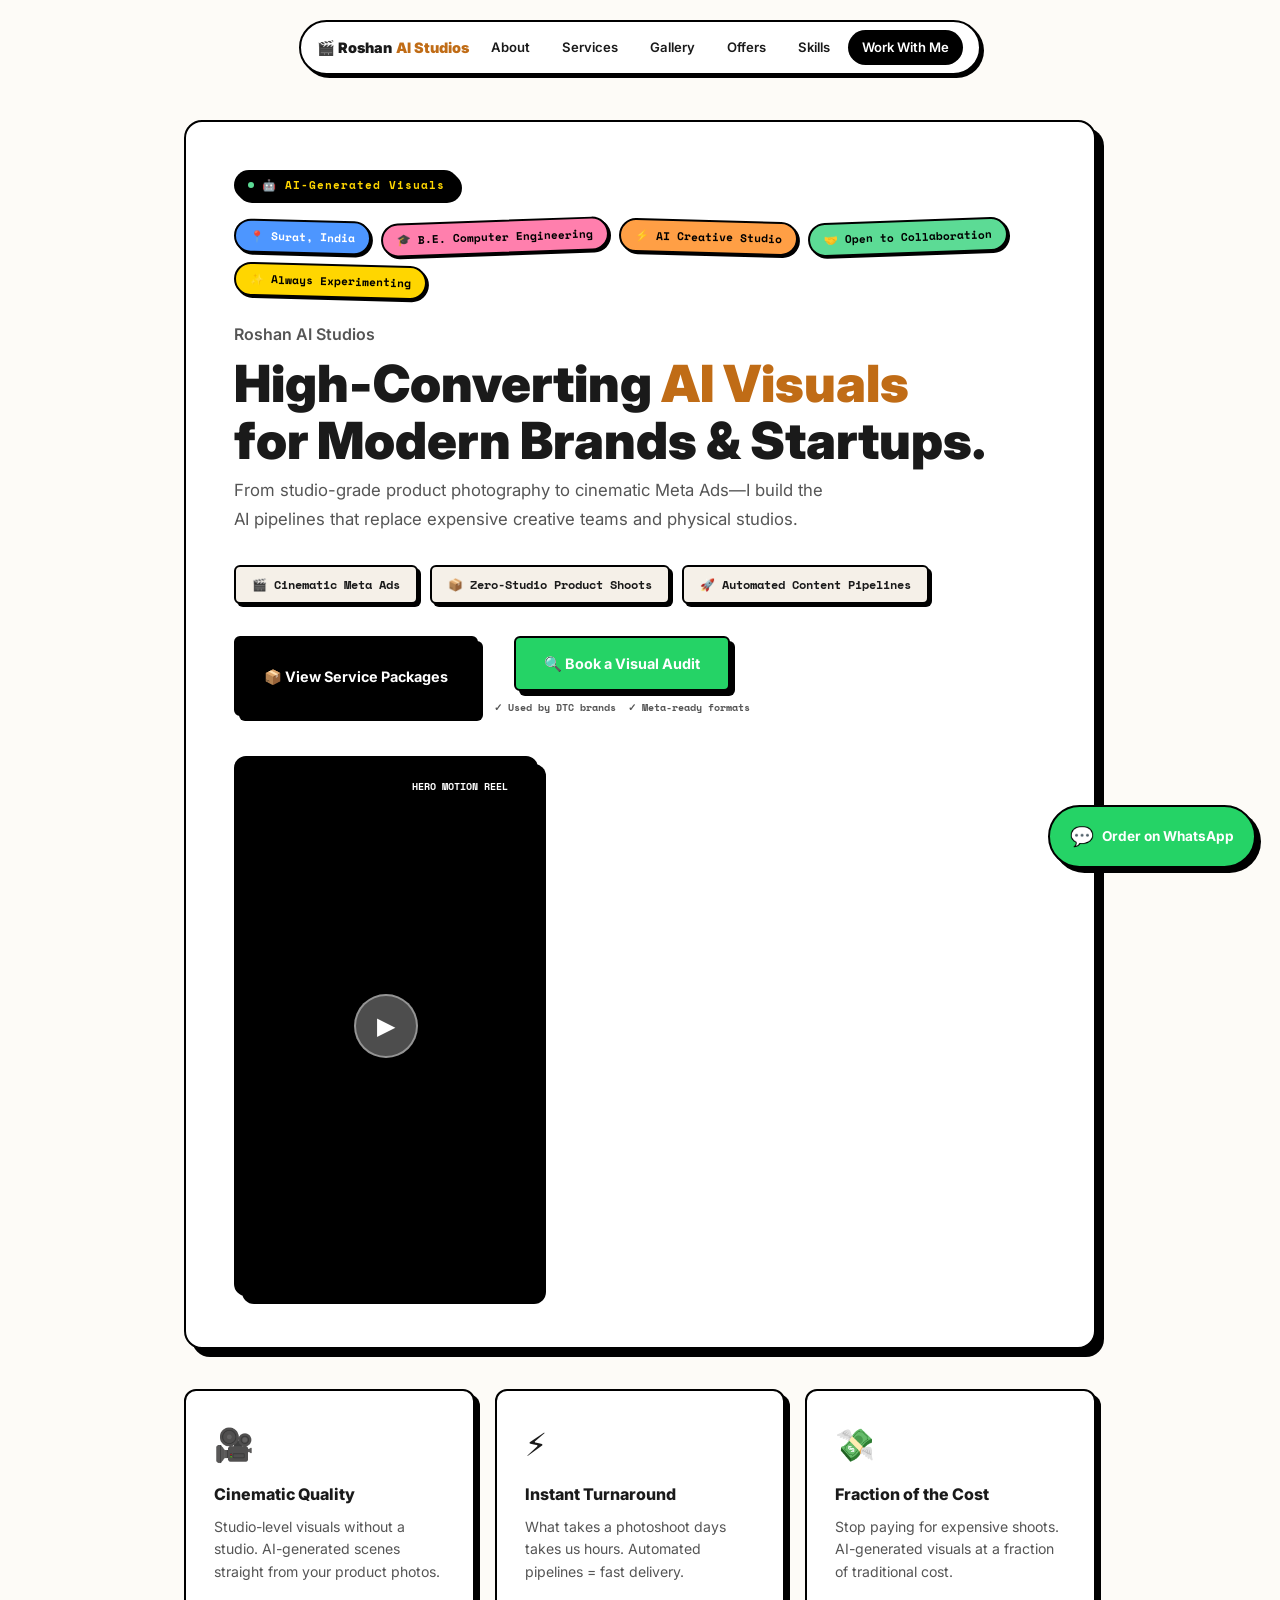
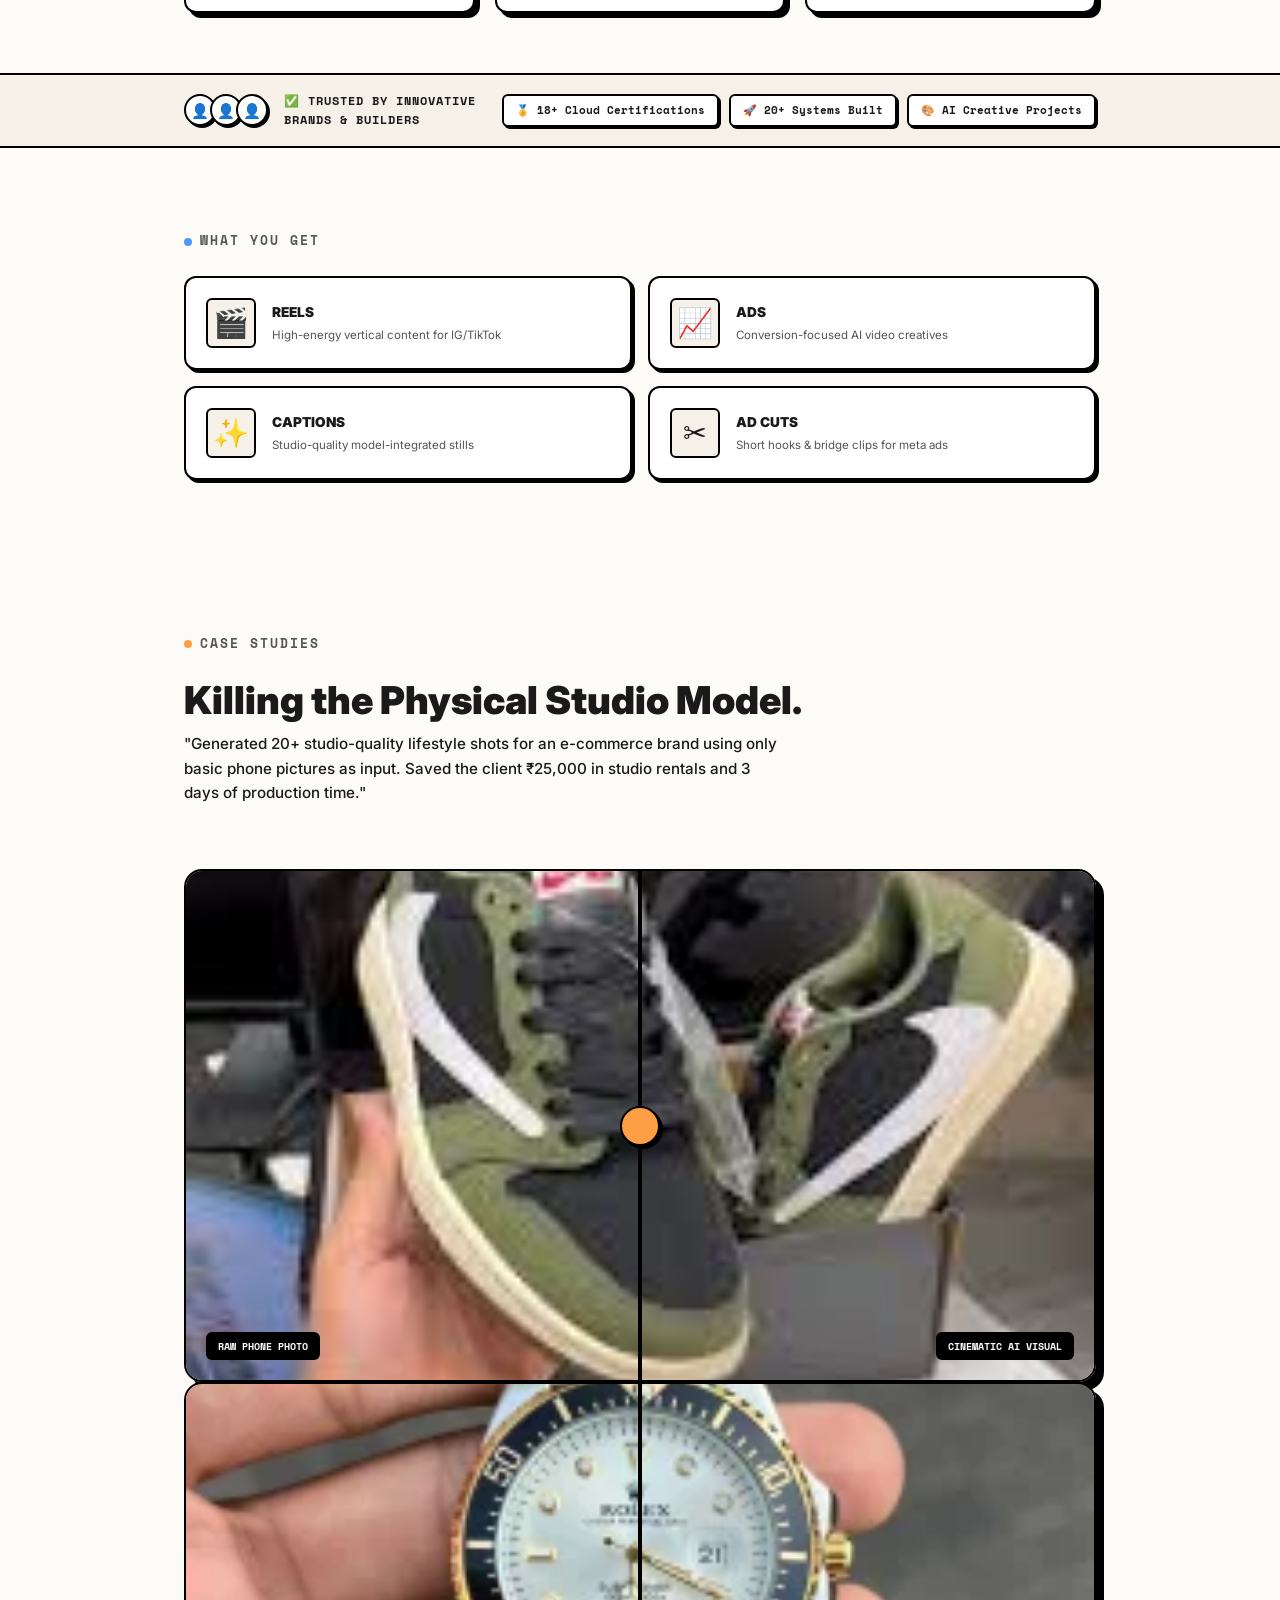
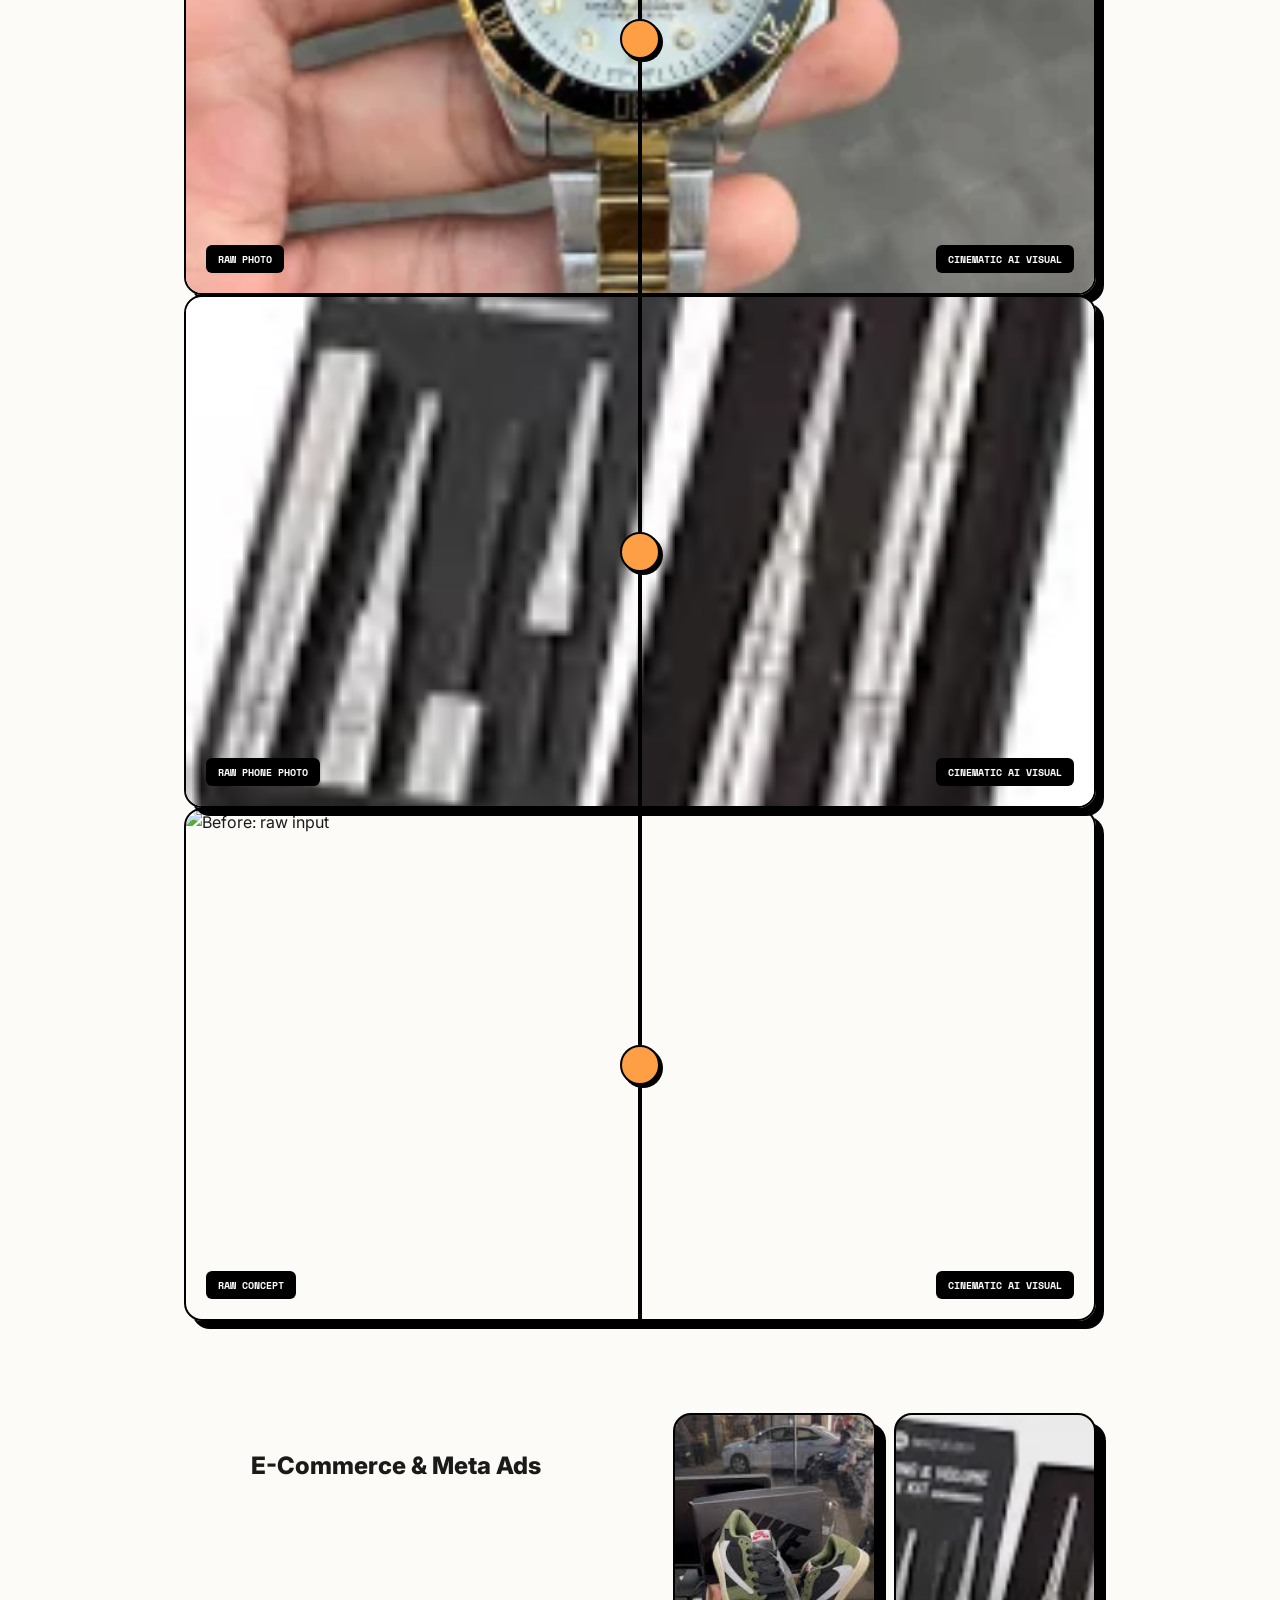
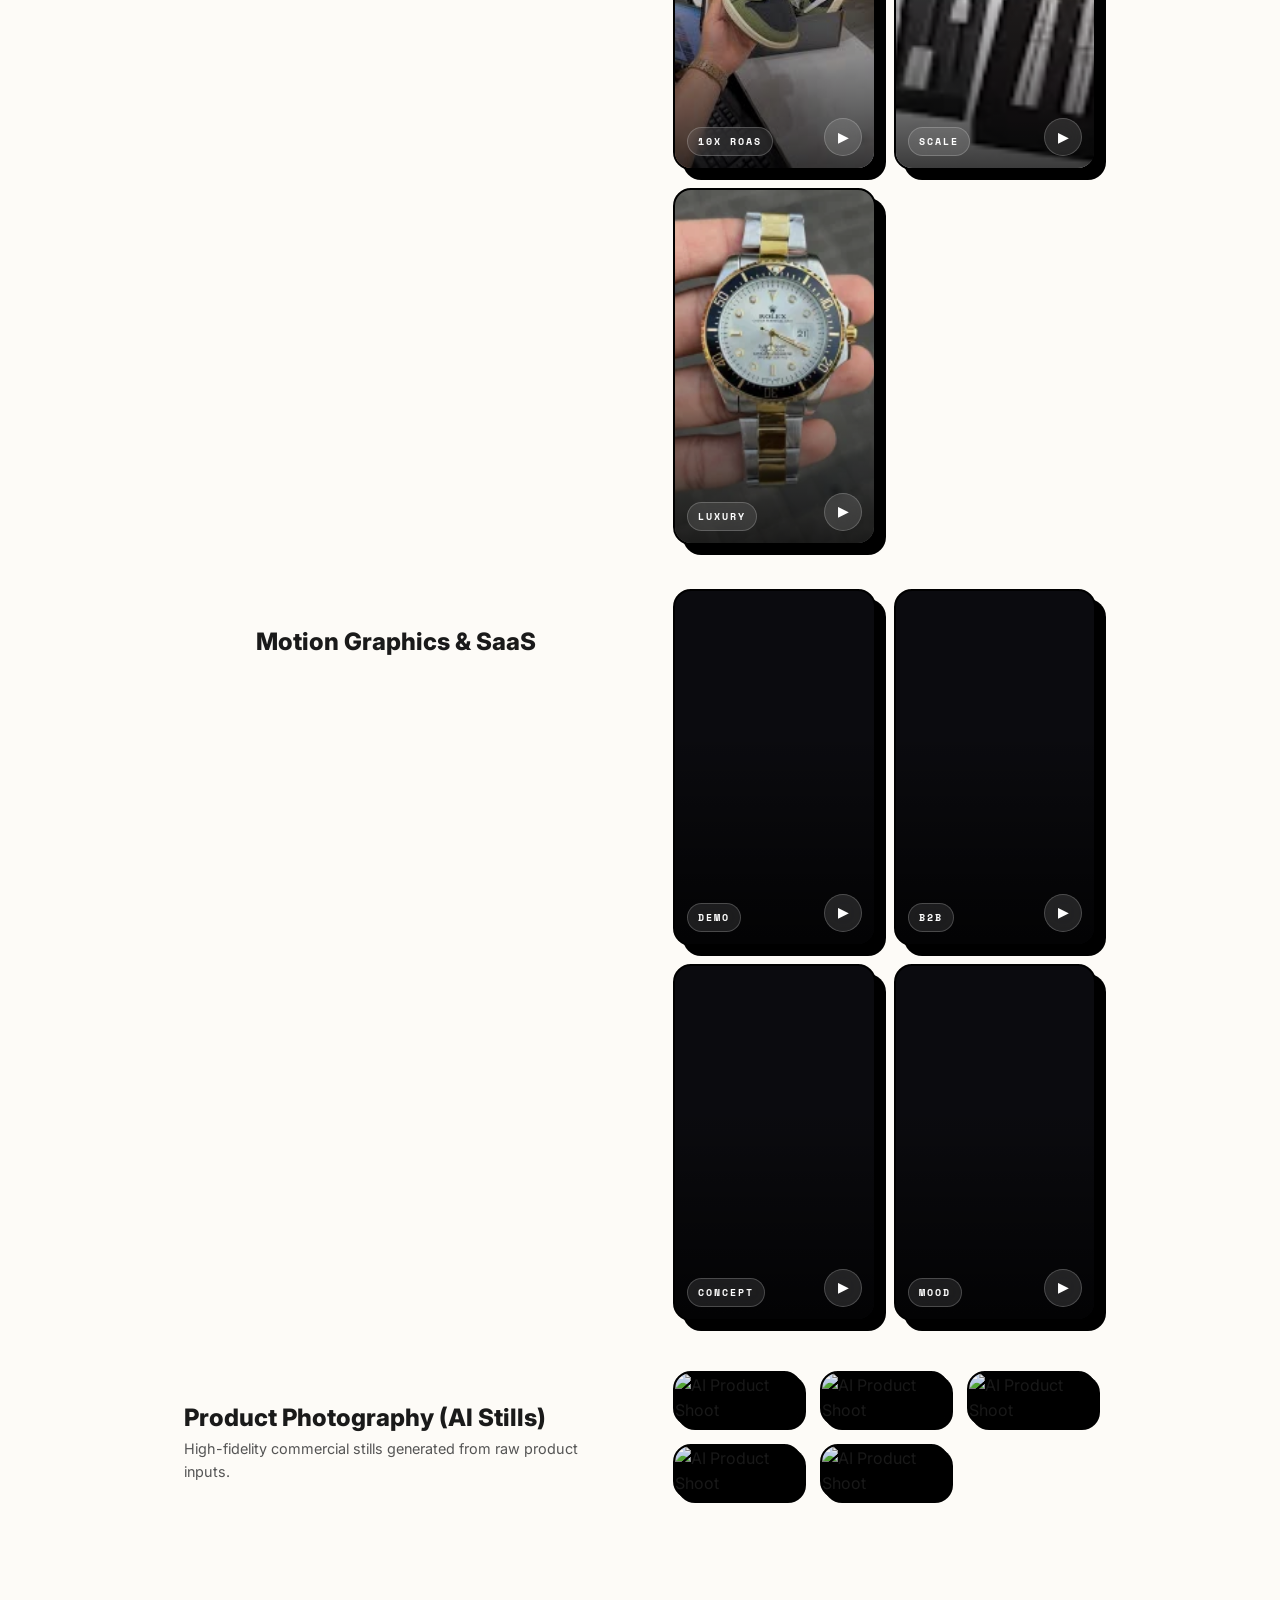
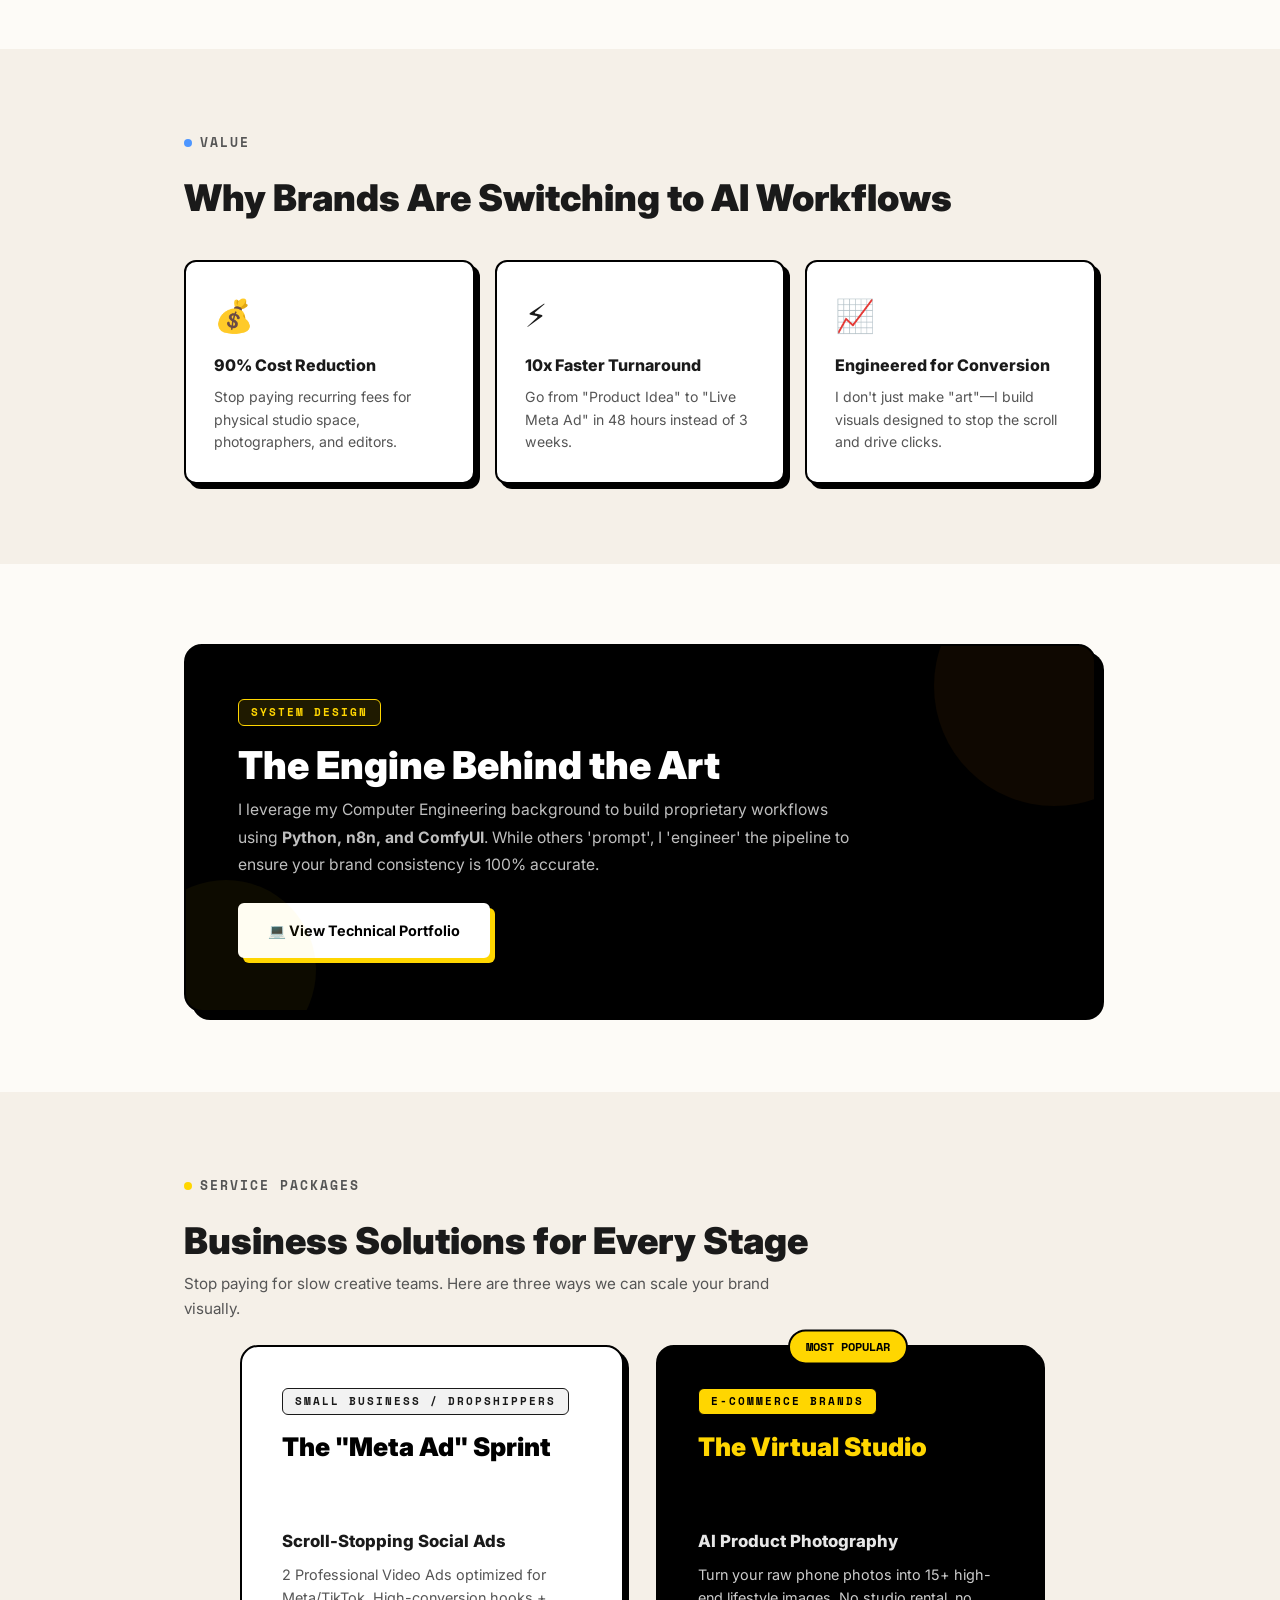
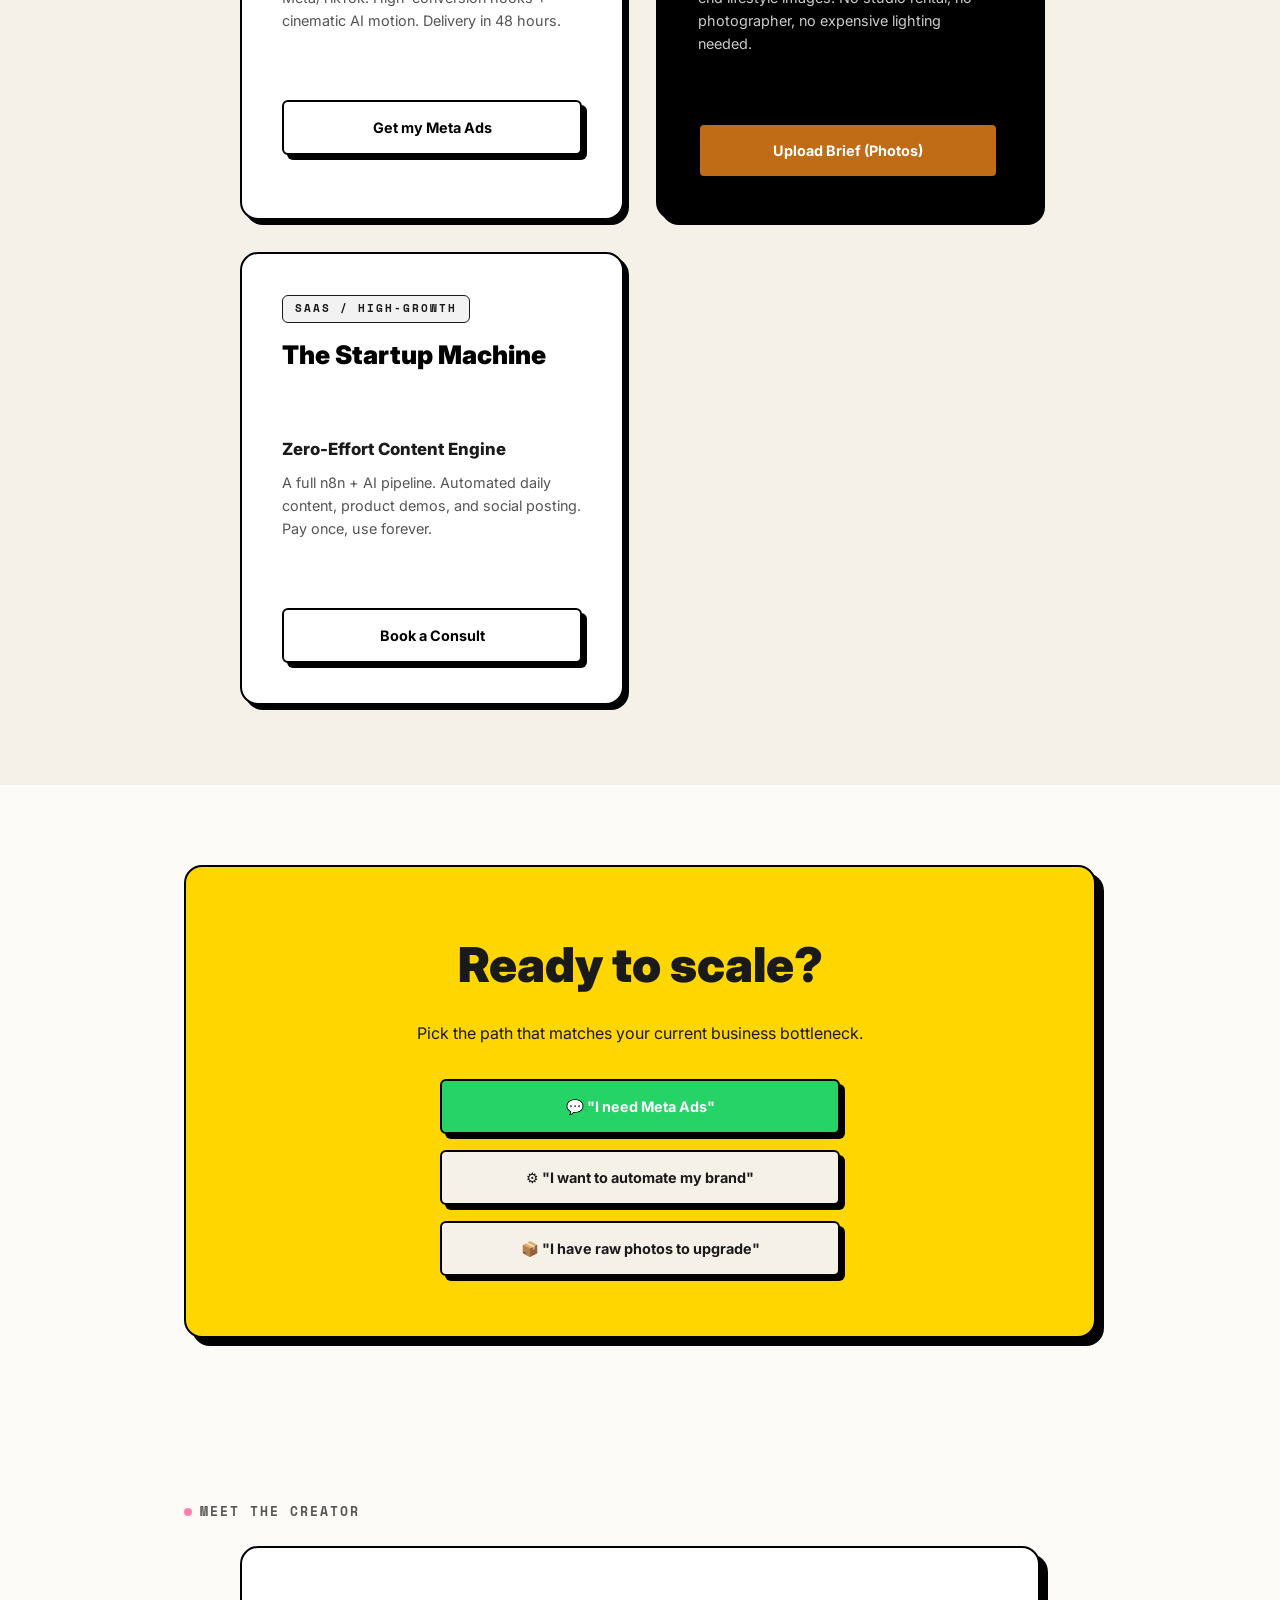
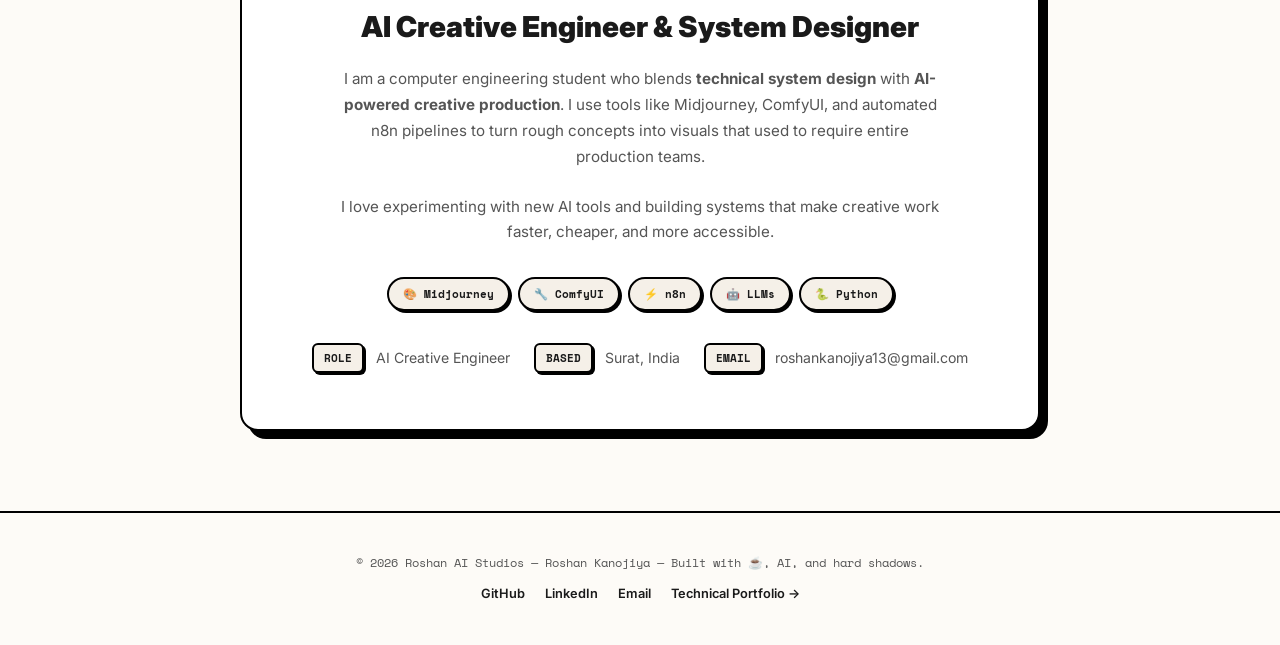
==== commit d9f7e1e4: "feat: finalize portfolio with masonry gallery and corrected AI pairings" ====
--- a/port 2/index.html
+++ b/port 2/index.html
@@ -1,4 +1,5 @@
 <!DOCTYPE html>
+<!-- v1.0.2-final -->
 <html lang="en">
 
 <head>
@@ -80,10 +81,10 @@
 
                 <!-- Cinematic Preview (Vertical) -->
                 <button class="hero-preview-card hero-preview-vertical reveal js-open-modal" type="button" data-modal-kind="video"
-                    data-src="shoes-video.mp4" data-title="High-Converting Meta Ad"
+                    data-src="motiovational-edit-with-audio.mp4" data-title="High-Converting Meta Ad"
                     data-tags="E-Commerce • Meta Ads • Premium" style="max-width: 320px; margin: 40px auto 0;">
                     <div class="preview-thumb" style="aspect-ratio: 9 / 16;">
-                        <video src="shoes-video.mp4" muted autoplay loop playsinline style="width: 100%; height: 100%; object-fit: cover; opacity: 0.9; transition: transform 0.4s ease;"></video>
+                        <video src="motiovational-edit-with-audio.mp4" muted autoplay loop playsinline style="width: 100%; height: 100%; object-fit: cover; opacity: 0.9; transition: transform 0.4s ease;"></video>
                         <div class="play-overlay" aria-hidden="true">
                             <div class="play-btn" style="background: rgba(255,255,255,0.3);">▶</div>
                         </div>
@@ -192,7 +193,7 @@
                             <span class="slider-label slider-label--before">RAW PHONE PHOTO</span>
                         </div>
                         <div class="slider-image after-image">
-                            <img src="studio-image.jpg" alt="After: cinematic output">
+                            <img src="Gemini_Generated_Image_1pzklh1pzklh1pzk.png" alt="After: cinematic output">
                             <span class="slider-label slider-label--after">CINEMATIC AI VISUAL</span>
                         </div>
                         <div class="slider-handle">
@@ -208,7 +209,7 @@
                             <span class="slider-label slider-label--before">RAW PHOTO</span>
                         </div>
                         <div class="slider-image after-image">
-                            <img src="Gemini_Generated_Image_g99kx8g99kx8g99k.png" alt="After: cinematic output">
+                            <img src="Gemini_Generated_Image_jcnimujcnimujcni.png" alt="After: cinematic output">
                             <span class="slider-label slider-label--after">CINEMATIC AI VISUAL</span>
                         </div>
                         <div class="slider-handle">
@@ -217,14 +218,30 @@
                         </div>
                     </div>
 
-                    <!-- Slider instance 3: Lifestyle/Fashion -->
-                    <div class="slider-container reveal" data-before-after="true" data-ratio="16/9">
+                    <!-- Slider instance 3: Eye Kit -->
+                    <div class="slider-container reveal" data-before-after="true" data-ratio="1/1">
                         <div class="slider-image before-image">
                             <img src="shopping (2) - Copy.webp" alt="Before: raw input">
                             <span class="slider-label slider-label--before">RAW PHONE PHOTO</span>
                         </div>
                         <div class="slider-image after-image">
-                            <img src="ChatGPT Image Mar 29, 2026, 01_30_43 PM.png" alt="After: cinematic output">
+                            <img src="Gemini_Generated_Image_dqe4vqdqe4vqdqe4.png" alt="After: cinematic output">
+                            <span class="slider-label slider-label--after">CINEMATIC AI VISUAL</span>
+                        </div>
+                        <div class="slider-handle">
+                            <div class="handle-line"></div>
+                            <div class="handle-circle"></div>
+                        </div>
+                    </div>
+
+                    <!-- Slider instance 4: Lifestyle/Automation -->
+                    <div class="slider-container reveal" data-before-after="true" data-ratio="16/9">
+                        <div class="slider-image before-image">
+                            <img src="Screenshot 2026-02-20 175800.png" alt="Before: raw input">
+                            <span class="slider-label slider-label--before">RAW CONCEPT</span>
+                        </div>
+                        <div class="slider-image after-image">
+                            <img src="Gemini_Generated_Image_r7jbxer7jbxer7jb.png" alt="After: cinematic output">
                             <span class="slider-label slider-label--after">CINEMATIC AI VISUAL</span>
                         </div>
                         <div class="slider-handle">
@@ -243,8 +260,8 @@
         <div class="container" style="margin-top: 60px; margin-bottom: 24px;">
             <h3 style="font-size: 1.5rem; font-weight: 800;">E-Commerce & Meta Ads</h3>
         </div>
-        <div class="reels-wall" aria-label="Video reels wall">
-            <!-- E-commerce: Shoes -->
+        <div class="reels-wall" aria-label="E-commerce reels">
+            <!-- Shoes -->
             <button class="reel-card reveal js-open-modal" type="button"
                 data-modal-kind="video" data-src="shoes-video.mp4" data-title="Scroll-Stopping Shoe Ad"
                 data-tags="E-commerce • Meta Ads • 10x ROAS">
@@ -260,13 +277,13 @@
                 </div>
                 <div class="reel-meta">
                     <div class="reel-name">Scroll-Stopping Shoe Ad</div>
-                    <div class="reel-tags" style="color: var(--text-muted); font-size: 0.8rem; margin-top: 8px; line-height: 1.5;">
-                        <strong style="color: var(--black);">Result:</strong> "Generated 20+ studio-quality lifestyle shots using only basic phone pictures as input. Saved the client ₹25,000 in studio rentals and 3 days of production time."
+                    <div class="reel-tags">
+                        <strong>Result:</strong> Generated 20+ studio-quality lifestyle shots using only basic phone pictures. Saved ₹25,000 in rental costs.
                     </div>
                 </div>
             </button>
 
-            <!-- E-commerce: women -->
+            <!-- Women -->
             <button class="reel-card reveal js-open-modal" type="button"
                 data-modal-kind="video" data-src="women-video.mp4" data-title="Fashion Lifestyle Campaign"
                 data-tags="E-commerce • Lifestyle • Scale">
@@ -282,13 +299,13 @@
                 </div>
                 <div class="reel-meta">
                     <div class="reel-name">Fashion Lifestyle Campaign</div>
-                    <div class="reel-tags" style="color: var(--text-muted); font-size: 0.8rem; margin-top: 8px; line-height: 1.5;">
-                        <strong style="color: var(--black);">Result:</strong> Replaced physical global locations with AI generated environments, launching 3 new seasonal lines without flying a single model across borders.
+                    <div class="reel-tags">
+                        <strong>Result:</strong> Replaced physical global locations with AI generated environments. No models flown, zero travel costs.
                     </div>
                 </div>
             </button>
 
-            <!-- E-commerce: watch -->
+            <!-- Watch -->
             <button class="reel-card reveal js-open-modal" type="button"
                 data-modal-kind="video" data-src="watch-video.mp4" data-title="Premium Accessory Ad"
                 data-tags="E-commerce • Product • Luxury">
@@ -304,8 +321,8 @@
                 </div>
                 <div class="reel-meta">
                     <div class="reel-name">Premium Accessory Ad</div>
-                    <div class="reel-tags" style="color: var(--text-muted); font-size: 0.8rem; margin-top: 8px; line-height: 1.5;">
-                        <strong style="color: var(--black);">Result:</strong> 5x higher engagement compared to static carousel ads. Perfect for high-ticket dropshipping scaling.
+                    <div class="reel-tags">
+                        <strong>Result:</strong> 5x higher engagement compared to static ads. Engineered for high-ticket dropshipping scaling.
                     </div>
                 </div>
             </button>
@@ -313,16 +330,15 @@
 
         <!-- Section 2: SaaS & Motion Graphics -->
         <div class="container" style="margin-top: 60px; margin-bottom: 24px;">
-            <h3 style="font-size: 1.5rem; font-weight: 800;">SaaS Product & Automations</h3>
-        </div>
-        <div class="reels-wall" aria-label="Video reels wall">
+            <h3 style="font-size: 1.5rem; font-weight: 800;">Motion Graphics & SaaS</h3>
+        </div>
+        <div class="reels-wall" aria-label="Motion graphics reels">
             <!-- SaaS Demo -->
             <button class="reel-card reveal js-open-modal" type="button"
                 data-modal-kind="video" data-src="saas-product-demp.mp4" data-title="SaaS Product Demo"
                 data-tags="Startup • Demo • Conversion">
                 <div class="reel-media">
-                    <video class="reel-video" muted playsinline loop preload="metadata" poster="watch-raw.png"
-                        data-preview="true">
+                    <video class="reel-video" muted playsinline loop preload="metadata" data-preview="true">
                         <source src="saas-product-demp.mp4" type="video/mp4" />
                     </video>
                     <div class="reel-overlay" aria-hidden="true">
@@ -332,19 +348,18 @@
                 </div>
                 <div class="reel-meta">
                     <div class="reel-name">The 24/7 Social Manager</div>
-                    <div class="reel-tags" style="color: var(--text-muted); font-size: 0.8rem; margin-top: 8px; line-height: 1.5;">
-                        <strong style="color: var(--black);">Result:</strong> "Engineered a 35-node automation that generates, optimizes, and schedules content. Result: 100% brand consistency on Instagram/TikTok with zero hours of manual work."
+                    <div class="reel-tags">
+                        <strong>Result:</strong> 35-node n8n automation for Instagram/TikTok content. 100% consistency with zero manual work.
                     </div>
                 </div>
             </button>
 
-            <!-- Motion / graphic design reels -->
+            <!-- B2B Motion -->
             <button class="reel-card reveal js-open-modal" type="button"
                 data-modal-kind="video" data-src="motion-graphic-design.mp4" data-title="B2B Motion Explainers"
                 data-tags="Motion • Graphics • Authority">
                 <div class="reel-media">
-                    <video class="reel-video" muted playsinline loop preload="metadata" poster="studio-image.jpg"
-                        data-preview="true">
+                    <video class="reel-video" muted playsinline loop preload="metadata" data-preview="true">
                         <source src="motion-graphic-design.mp4" type="video/mp4" />
                     </video>
                     <div class="reel-overlay" aria-hidden="true">
@@ -354,19 +369,18 @@
                 </div>
                 <div class="reel-meta">
                     <div class="reel-name">B2B Motion Explainers</div>
-                    <div class="reel-tags" style="color: var(--text-muted); font-size: 0.8rem; margin-top: 8px; line-height: 1.5;">
-                        <strong style="color: var(--black);">Result:</strong> Created a digestible storytelling format for complex B2B software, cutting lead-to-close time by 15%.
+                    <div class="reel-tags">
+                        <strong>Result:</strong> Simplified complex software concepts, cutting lead-to-close time by 15% through visual clarity.
                     </div>
                 </div>
             </button>
 
-            <!-- Isometric Scene -->
+            <!-- Isometric -->
             <button class="reel-card reveal js-open-modal" type="button"
                 data-modal-kind="video" data-src="isometric-city.mp4" data-title="Isometric World Building"
                 data-tags="Setup • 3D • Pipeline">
                 <div class="reel-media">
-                    <video class="reel-video" muted playsinline loop preload="metadata" poster="studio-image.jpg"
-                        data-preview="true">
+                    <video class="reel-video" muted playsinline loop preload="metadata" data-preview="true">
                         <source src="isometric-city.mp4" type="video/mp4" />
                     </video>
                     <div class="reel-overlay" aria-hidden="true">
@@ -376,11 +390,55 @@
                 </div>
                 <div class="reel-meta">
                     <div class="reel-name">Isometric 3D Pipelines</div>
-                    <div class="reel-tags" style="color: var(--text-muted); font-size: 0.8rem; margin-top: 8px; line-height: 1.5;">
-                        <strong style="color: var(--black);">Result:</strong> Automated workflows to render entire worlds rapidly for game dev pitches, bypassing weeks of manual modeling.
+                    <div class="reel-tags">
+                        <strong>Result:</strong> Automated workflows for rapid world rendering. Bypassing weeks of manual modeling for game pitches.
                     </div>
                 </div>
             </button>
+
+            <!-- Vaporwave -->
+            <button class="reel-card reveal js-open-modal" type="button"
+                data-modal-kind="video" data-src="vaporwave-motivation.mp4" data-title="Atmospheric Motion"
+                data-tags="Aesthetic • Mood • Brand">
+                <div class="reel-media">
+                    <video class="reel-video" muted playsinline loop preload="metadata" data-preview="true">
+                        <source src="vaporwave-motivation.mp4" type="video/mp4" />
+                    </video>
+                    <div class="reel-overlay" aria-hidden="true">
+                        <span class="reel-chip">MOOD</span>
+                        <span class="reel-play">▶</span>
+                    </div>
+                </div>
+                <div class="reel-meta">
+                    <div class="reel-name">Atmospheric Brand Motion</div>
+                    <div class="reel-tags">
+                        <strong>Result:</strong> High-energy brand awareness content designed to capture high-retention social traffic.
+                    </div>
+                </div>
+            </button>
+        </div>
+
+        <!-- Section 3: Product Photography -->
+        <div class="container stills-header">
+            <h3 style="font-size: 1.5rem; font-weight: 800;">Product Photography (AI Stills)</h3>
+            <p style="color: var(--text-muted); font-size: 0.9rem;">High-fidelity commercial stills generated from raw product inputs.</p>
+        </div>
+        <div class="gallery-masonry">
+            <div class="gallery-item reveal">
+                <img src="Gemini_Generated_Image_fhs4wrfhs4wrfhs4.png" alt="AI Product Shoot">
+            </div>
+            <div class="gallery-item reveal">
+                <img src="Gemini_Generated_Image_rewxxzrewxxzrewx.png" alt="AI Product Shoot">
+            </div>
+            <div class="gallery-item reveal">
+                <img src="Gemini_Generated_Image_upcrmvupcrmvupcr.png" alt="AI Product Shoot">
+            </div>
+            <div class="gallery-item reveal">
+                <img src="Gemini_Generated_Image_xy6ll2xy6ll2xy6l.png" alt="AI Product Shoot">
+            </div>
+            <div class="gallery-item reveal">
+                <img src="Gemini_Generated_Image_yeeh8tyeeh8tyeeh.png" alt="AI Product Shoot">
+            </div>
         </div>
     </section>
 
--- a/port 2/style.css
+++ b/port 2/style.css
@@ -1906,6 +1906,7 @@
 }
 
 .reel-card {
+    position: relative;
     text-align: left;
     background: var(--black);
     color: var(--white);
@@ -1974,28 +1975,91 @@
 }
 
 .reel-meta {
-    padding: 14px 14px 16px;
-    border-top: 1px solid rgba(255, 255, 255, 0.08);
+    position: absolute;
+    bottom: 0;
+    left: 0;
+    right: 0;
+    padding: 24px 16px 16px;
+    background: linear-gradient(to top, rgba(0, 0, 0, 0.9) 0%, rgba(0, 0, 0, 0.4) 60%, transparent 100%);
+    opacity: 0;
+    visibility: hidden;
+    transform: translateY(10px);
+    transition: all 0.3s cubic-bezier(0.23, 1, 0.32, 1);
+    z-index: 10;
+}
+
+.reel-card:hover .reel-meta {
+    opacity: 1;
+    visibility: visible;
+    transform: translateY(0);
 }
 
 .reel-name {
     font-weight: 900;
-    font-size: 0.95rem;
-    margin-bottom: 4px;
+    font-size: 1.1rem;
+    margin-bottom: 6px;
+    color: var(--white);
 }
 
 .reel-tags {
-    font-family: var(--font-mono);
-    font-size: 0.66rem;
-    letter-spacing: 1px;
-    text-transform: uppercase;
-    color: rgba(255, 255, 255, 0.65);
-}
-
-/* Masonry (CSS columns with fallback-like behavior) */
+    font-size: 0.8rem;
+    line-height: 1.5;
+    color: rgba(255, 255, 255, 0.85);
+}
+
+.reel-tags strong {
+    color: var(--accent-yellow);
+}
+
+/* Photography Gallery (Masonry Layout) */
+.gallery-masonry {
+    column-count: 2;
+    column-gap: 18px;
+    padding: 0 24px;
+    max-width: calc(var(--max-w) + 48px);
+    margin: 32px auto 80px;
+}
+
+@media (min-width: 768px) {
+    .gallery-masonry {
+        column-count: 3;
+    }
+}
+
+.gallery-item {
+    break-inside: avoid;
+    margin-bottom: 18px;
+    background: var(--black);
+    border: var(--border-w) solid var(--black);
+    border-radius: var(--radius-lg);
+    overflow: hidden;
+    position: relative;
+    box-shadow: 4px 4px 0 var(--black);
+    transition: all 0.3s ease;
+    cursor: zoom-in;
+}
+
+.gallery-item:hover {
+    transform: translate(-2px, -2px);
+    box-shadow: 8px 8px 0 var(--black);
+}
+
+.gallery-item img {
+    width: 100%;
+    height: auto;
+    display: block;
+    filter: brightness(0.95);
+    transition: filter 0.3s ease;
+}
+
+.gallery-item:hover img {
+    filter: brightness(1.1);
+}
+
+/* Header for stills */
 .stills-header {
-    margin-top: 40px;
-    margin-bottom: 14px;
+    margin-top: 60px;
+    margin-bottom: 24px;
 }
 
 .stills-title {
